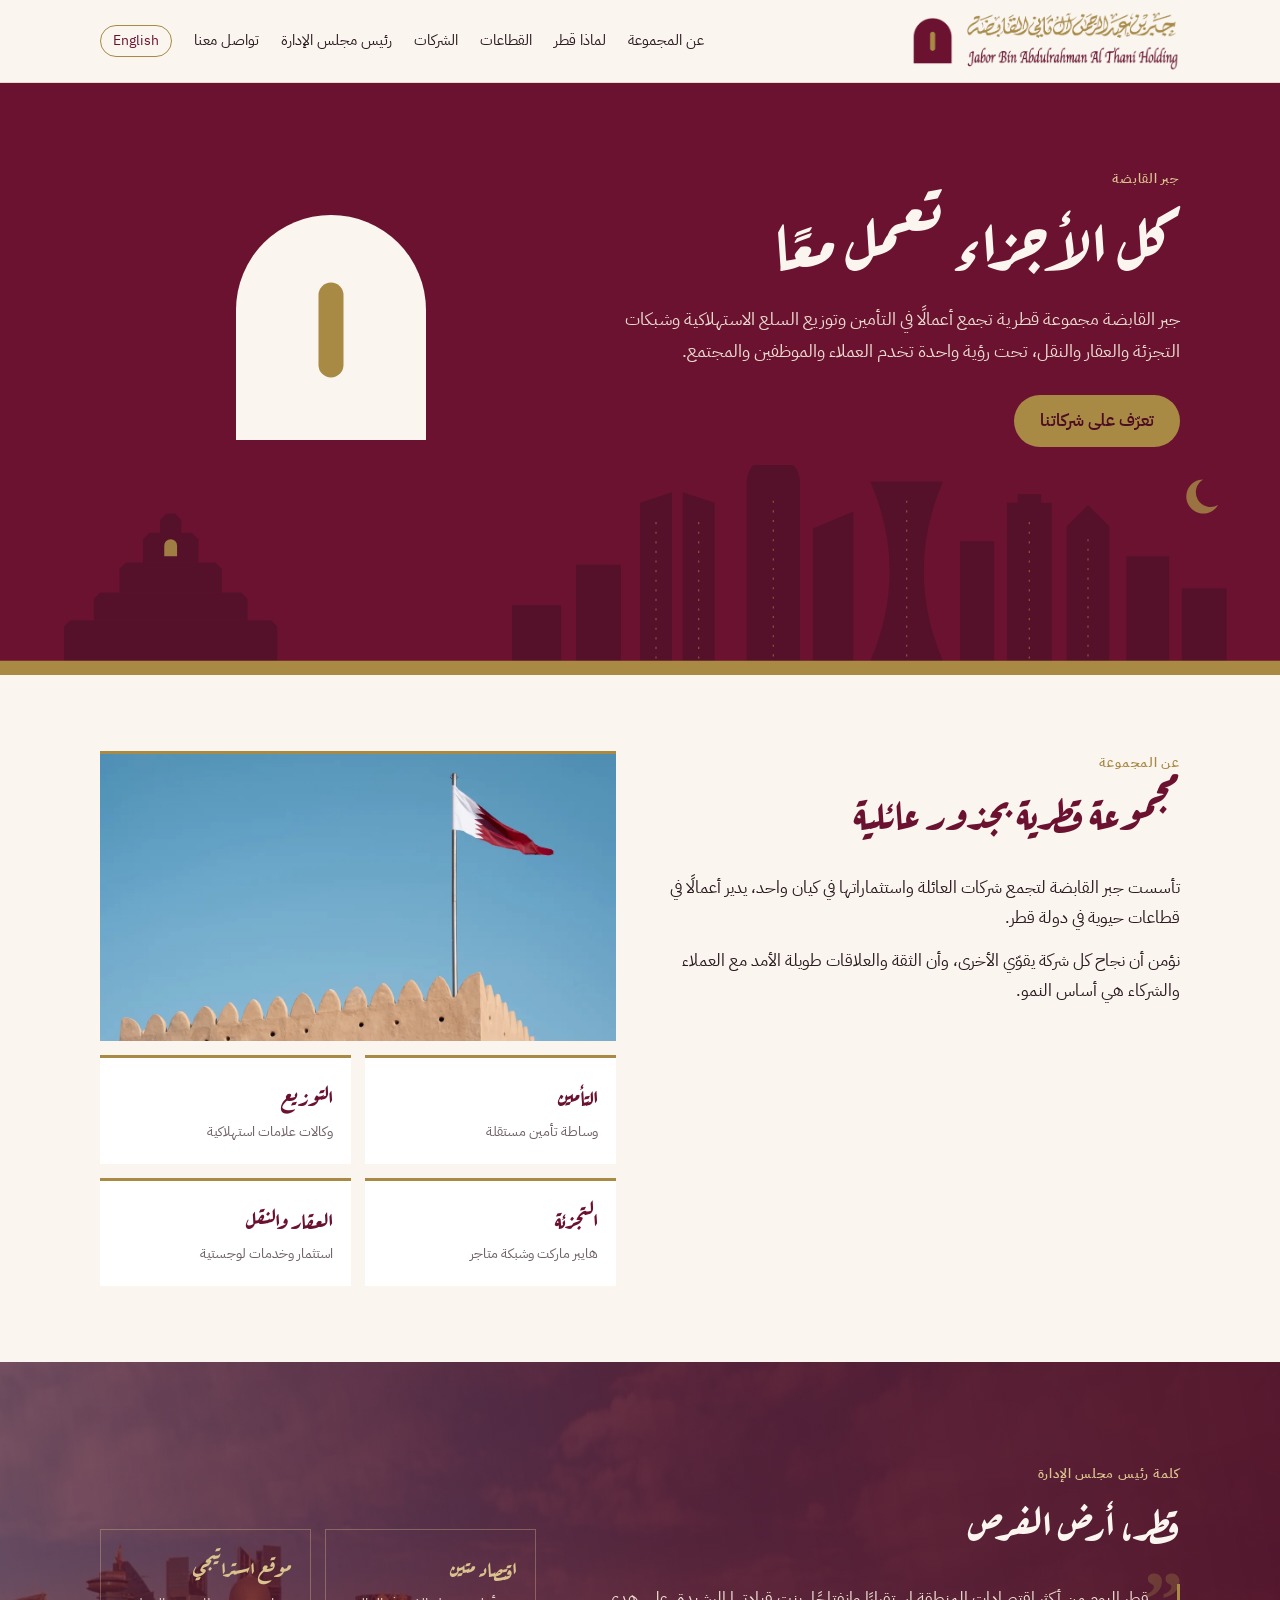
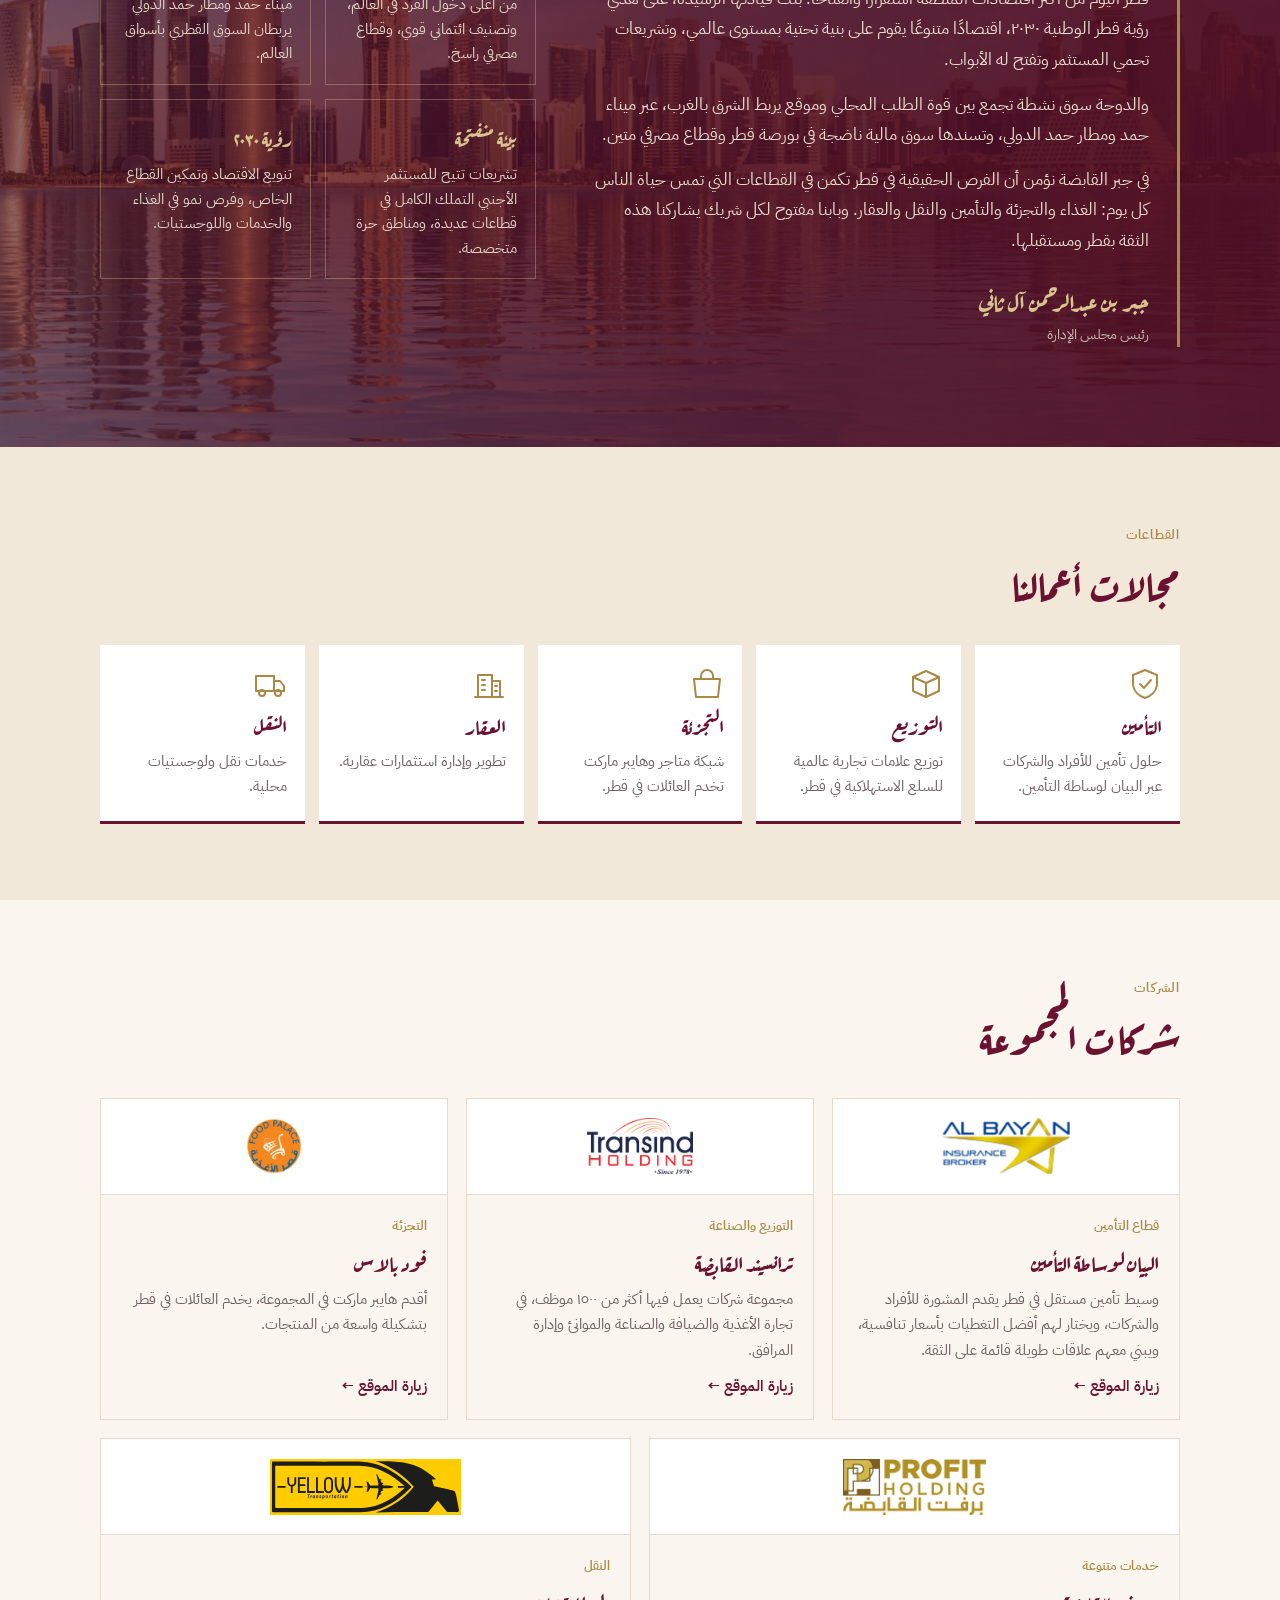
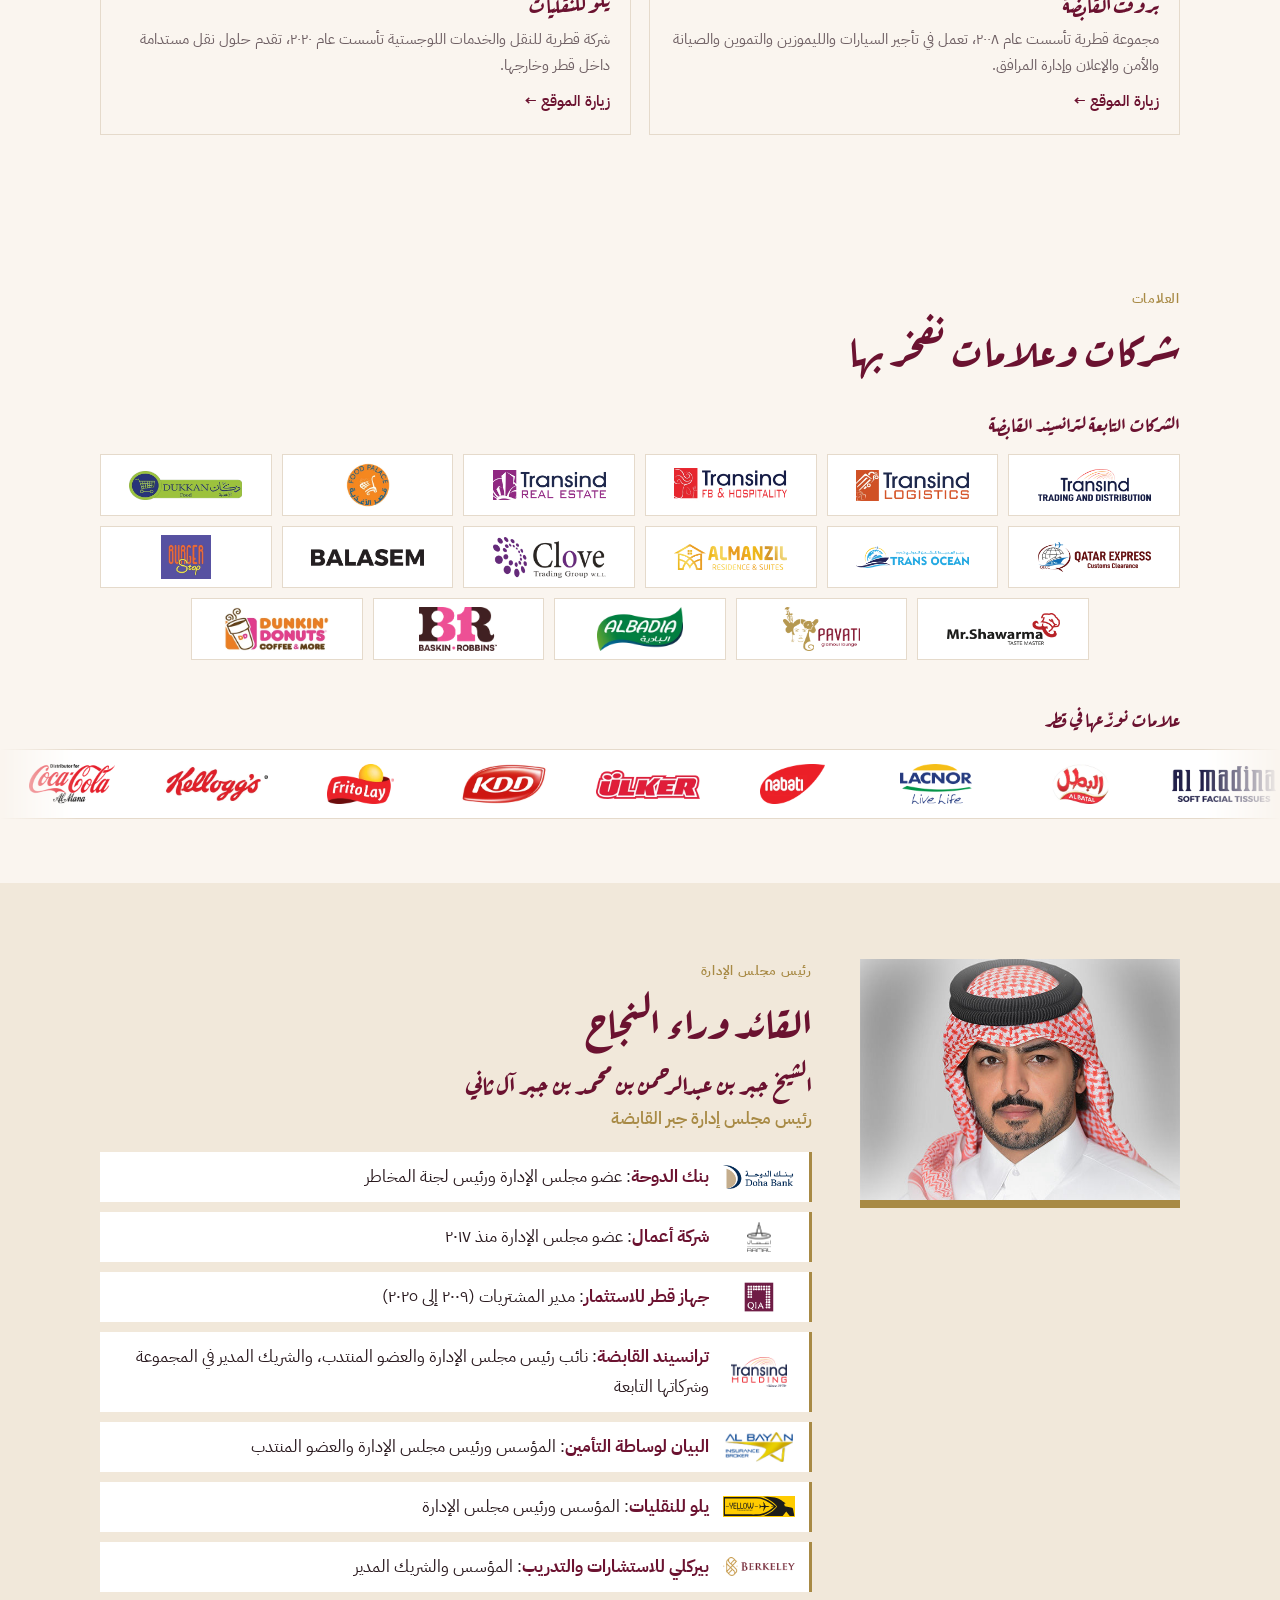
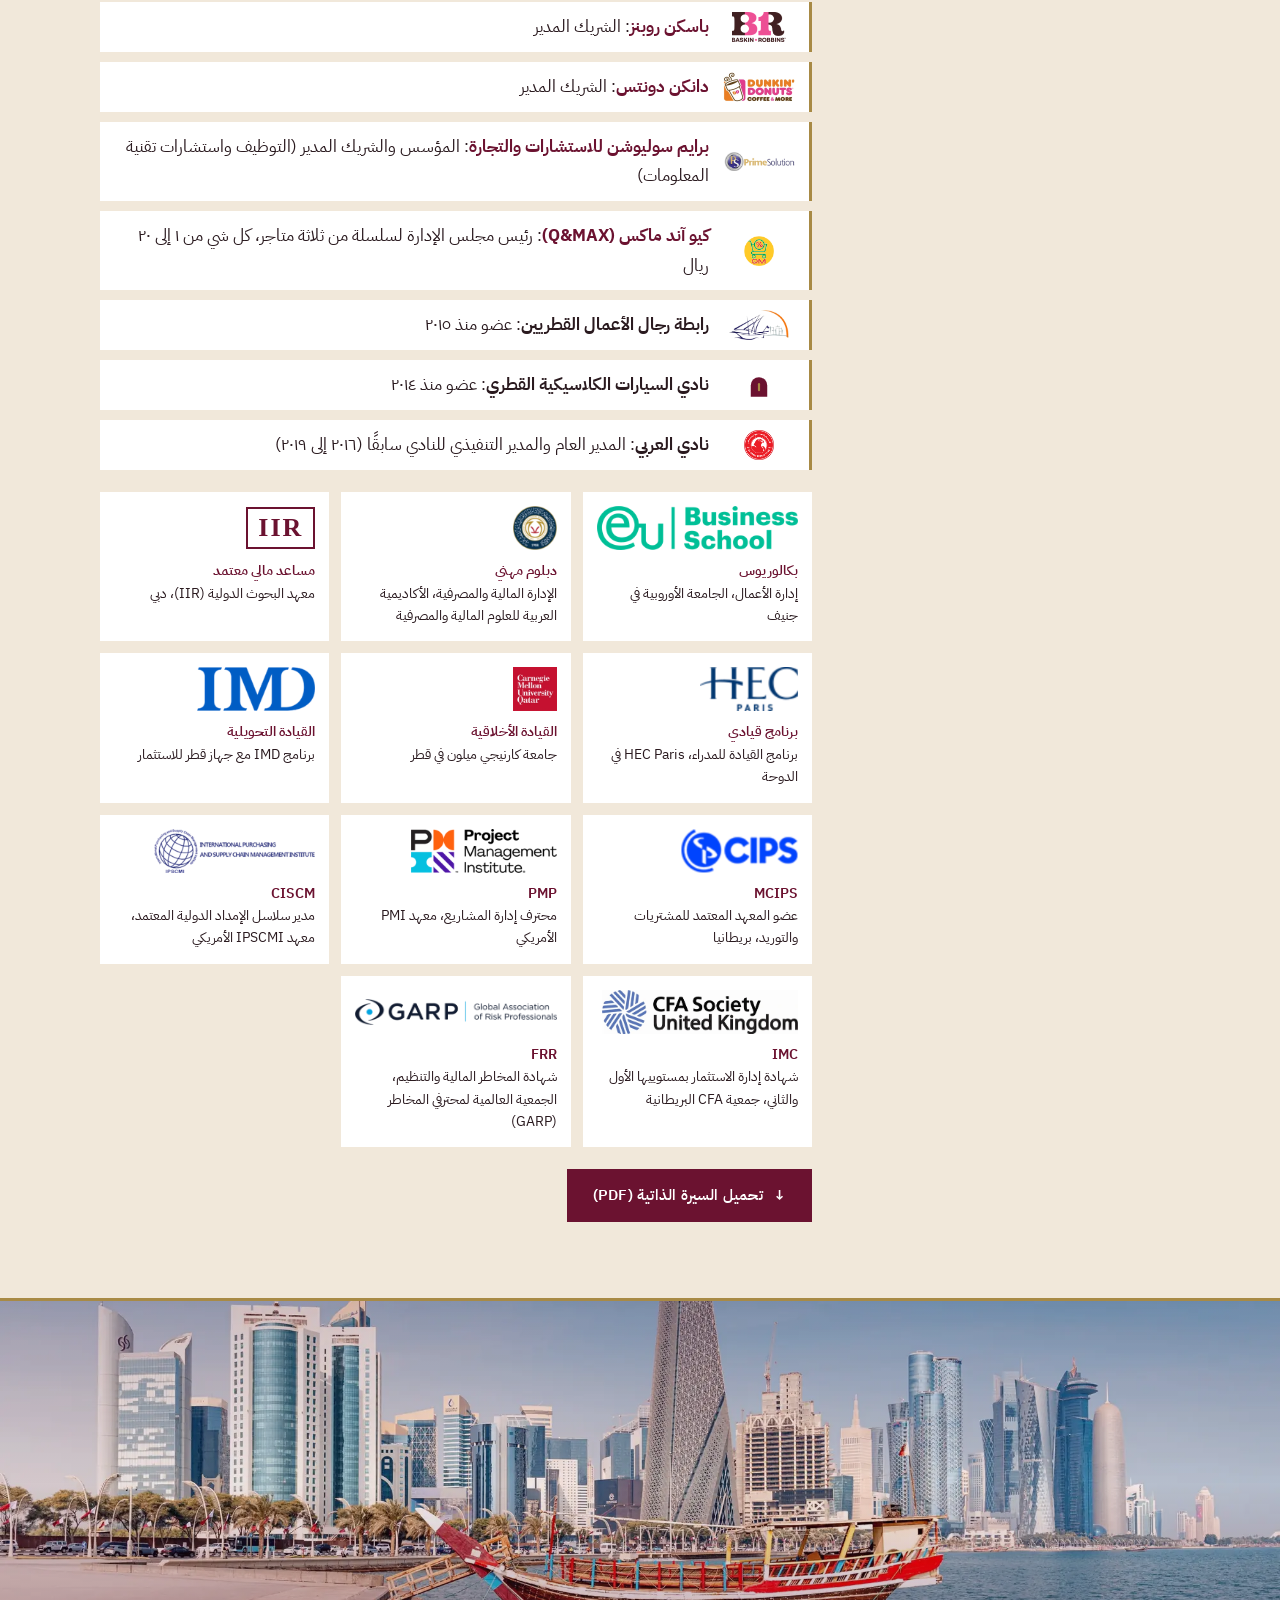
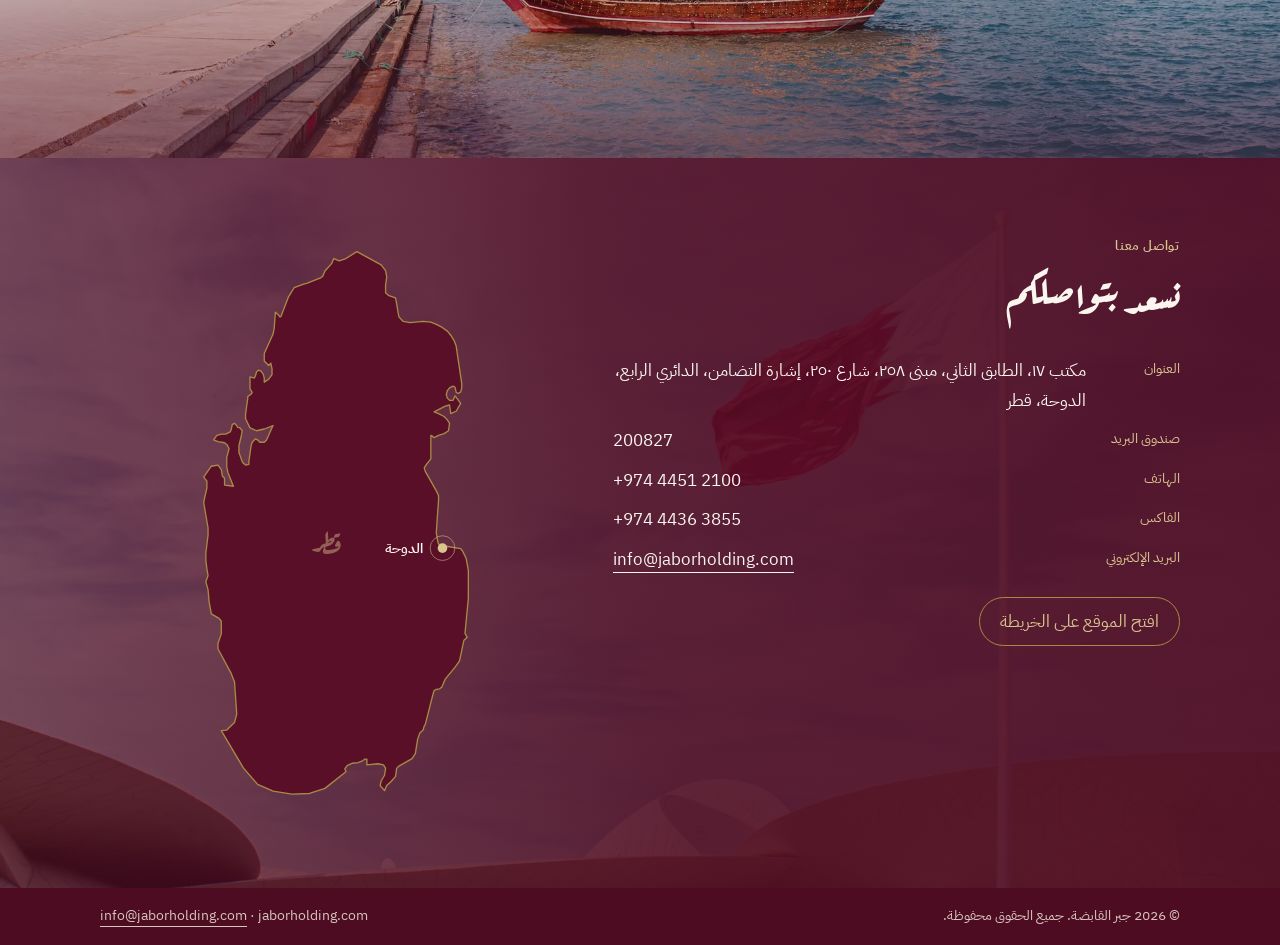
==== index.html @ c7263d1b "Add education logos and CV download button Co-Authored-By: Claude Opus 5.5 (1M context) <noreply@ant" ====
<!doctype html>
<html lang="ar" dir="rtl">
<head><meta charset="utf-8"><meta name="viewport" content="width=device-width, initial-scale=1"><title>جبر القابضة | Jabor Holding</title><meta name="description" content="جبر بن عبدالرحمن آل ثاني القابضة، مجموعة قطرية تعمل في التأمين والتوزيع والتجزئة والعقار والنقل."><link rel="icon" href="assets/favicon.png"><link rel="preconnect" href="https://fonts.googleapis.com"><link rel="preconnect" href="https://fonts.gstatic.com" crossorigin><link rel="stylesheet" href="https://fonts.googleapis.com/css2?family=Aref+Ruqaa:wght@700&family=IBM+Plex+Sans+Arabic:wght@400;600&family=IBM+Plex+Sans:wght@400;600&family=Cormorant+Garamond:wght@600&display=swap"><link rel="stylesheet" href="assets/style.css"></head>
<body><div class="intro" id="intro" aria-hidden="true" onclick="this.remove()">
<svg class="imap" style="direction:ltr;transform-origin:85.5% 54.4%" viewBox="0 0 340 655">
<path class="iland" pathLength="1" d="M40.0 562.8 L46.2 562.2 L55.0 553.7 L57.5 544.0 L55.0 507.7 L51.2 498.0 L36.2 470.1 L36.2 464.2 L40.0 453.2 L40.0 446.1 L40.0 438.9 L37.5 435.7 L28.7 430.5 L26.2 416.9 L25.0 403.3 L22.5 394.2 L25.0 387.1 L23.7 379.3 L22.5 370.2 L22.5 361.8 L25.0 341.0 L25.0 333.2 L20.0 304.0 L23.7 287.8 L23.7 280.1 L20.0 275.5 L28.7 263.2 L36.2 261.9 L40.0 267.1 L41.2 274.2 L43.7 276.8 L43.7 284.6 L53.7 285.9 L47.5 270.3 L46.2 263.8 L46.2 256.7 L46.2 252.8 L47.5 248.3 L48.8 243.1 L46.2 238.5 L43.7 236.6 L36.2 235.3 L31.3 233.4 L35.0 228.2 L40.0 226.9 L45.0 226.9 L50.0 224.3 L51.2 221.7 L52.5 215.8 L55.0 214.6 L56.3 215.8 L58.7 219.1 L61.2 219.7 L63.7 223.0 L62.5 229.5 L60.0 239.8 L60.0 247.6 L61.2 250.9 L63.7 258.0 L65.0 259.9 L67.5 261.9 L71.2 261.2 L71.2 259.9 L71.2 258.0 L72.5 248.9 L73.8 239.8 L75.0 236.0 L78.7 232.1 L81.2 233.4 L83.8 236.0 L88.7 236.0 L91.3 233.4 L96.2 222.3 L98.7 217.1 L88.7 221.0 L80.0 223.0 L72.5 219.7 L67.5 209.4 L67.5 204.2 L70.0 186.0 L70.0 184.1 L73.8 181.5 L75.0 179.5 L73.8 177.6 L72.5 175.6 L72.5 173.7 L72.5 162.0 L77.5 163.3 L78.7 160.7 L80.0 156.2 L82.5 154.2 L85.0 155.5 L87.5 158.8 L88.7 163.3 L88.7 167.9 L93.7 164.6 L97.5 159.4 L97.5 152.9 L96.2 146.5 L93.7 149.1 L88.7 143.9 L88.7 135.4 L98.7 113.4 L100.0 106.3 L101.3 88.7 L103.7 90.7 L105.0 92.0 L106.2 93.9 L107.5 93.9 L116.2 71.2 L122.5 60.9 L132.5 57.0 L137.5 55.7 L152.5 49.8 L155.0 47.9 L157.5 42.0 L165.0 33.6 L167.5 27.8 L173.7 30.4 L181.2 27.8 L193.7 20.0 L221.2 34.9 L226.2 41.4 L227.5 48.5 L226.2 58.3 L226.2 66.7 L230.0 69.9 L237.5 72.5 L238.7 79.0 L240.0 86.8 L241.3 93.9 L246.2 99.1 L251.2 99.8 L253.7 100.4 L268.7 99.1 L277.5 99.8 L283.7 102.4 L290.0 105.6 L296.2 110.1 L300.0 114.7 L303.7 120.5 L306.2 127.0 L312.5 169.2 L312.5 174.3 L311.3 178.9 L308.7 180.8 L306.2 179.5 L305.0 173.7 L302.5 172.4 L298.7 174.3 L296.2 177.6 L295.0 182.1 L296.2 186.0 L298.7 188.6 L302.5 188.6 L303.7 186.0 L305.0 183.4 L311.3 191.9 L306.2 200.9 L300.0 203.5 L298.7 193.8 L293.8 195.1 L281.2 201.6 L286.2 203.5 L292.5 206.8 L296.2 210.7 L298.7 214.6 L297.5 223.0 L292.5 226.2 L286.2 228.2 L281.2 230.8 L278.7 228.8 L277.5 228.2 L277.5 248.3 L277.5 254.1 L277.5 254.8 L275.0 258.0 L272.5 261.2 L270.0 265.1 L271.2 269.0 L283.7 291.1 L286.2 296.3 L286.2 302.1 L285.0 318.3 L283.7 338.4 L285.0 346.8 L286.2 351.4 L291.2 353.3 L311.3 356.6 L313.7 359.8 L317.5 367.6 L318.7 374.1 L320.0 381.2 L320.0 413.0 L316.2 452.6 L318.7 457.1 L315.0 460.3 L310.0 483.7 L305.0 490.8 L293.8 504.4 L290.0 513.5 L287.5 515.5 L283.7 516.1 L281.2 517.4 L280.0 521.3 L271.2 555.7 L270.0 557.6 L268.7 562.2 L265.0 565.4 L262.5 572.5 L260.0 588.7 L256.2 594.6 L241.3 603.0 L238.7 605.6 L237.5 614.7 L232.5 620.5 L227.5 625.1 L225.0 630.9 L220.0 625.1 L221.2 619.9 L225.0 613.4 L226.2 605.6 L223.8 601.7 L217.5 600.4 L205.0 601.7 L205.0 595.2 L202.5 595.2 L198.7 597.8 L195.0 599.1 L188.8 599.8 L182.5 602.4 L180.0 606.3 L181.2 608.8 L181.2 609.5 L157.5 628.3 L140.0 634.1 L120.0 634.8 L98.7 631.5 L81.2 623.8 L65.0 605.0 L40.0 562.8 Z"/>
<circle class="iring" cx="290.7" cy="356.0" r="16"/><circle class="ipin" cx="290.7" cy="356.0" r="6"/>
</svg>
<div class="icenter">
<svg class="igate" viewBox="0 0 120 120"><path d="M22 114 V62 A38 38 0 0 1 98 62 V114 Z" fill="#FAF5EF"/><line class="ibar" x1="60" y1="56" x2="60" y2="84" stroke="#A88A45" stroke-width="10" stroke-linecap="round"/></svg>
<span class="iname">جبر القابضة</span><strong class="itag">بوابتك للأعمال في قطر</strong>
</div>
<div class="isky"><svg class="skyline" viewBox="0 0 1200 214" preserveAspectRatio="xMidYMax slice" aria-hidden="true">
<g fill="#55102A"><path d="M66 172 H254 L260 178 V210 H60 V178 Z"/><path d="M94 146 H226 L232 152 V172 H88 V152 Z"/><path d="M118 118 H202 L208 124 V146 H112 V124 Z"/><path d="M140 90 H180 L186 96 V118 H134 V96 Z"/><path d="M156 72 H164 L170 78 V90 H150 V78 Z"/><path d="M540 210 V120 H582 V210 Z"/><path d="M600 210 V62 L630 52 V210 Z"/><path d="M640 210 V52 L670 62 V210 Z"/><path d="M700 210 V44 Q700 22 725 18 Q750 22 750 44 V210 Z"/><path d="M723 18 V2 h4 V18 Z"/><path d="M762 210 V86 L800 70 V210 Z"/><path d="M816 210 Q852 126 816 42 H884 Q848 126 884 210 Z"/><path d="M900 210 V98 H932 V210 Z"/><path d="M944 210 V62 h10 v-8 h22 v8 h10 V210 Z"/><path d="M1000 210 V84 L1020 64 L1040 84 V210 Z"/><path d="M1056 210 V112 H1096 V210 Z"/><path d="M1108 210 V142 H1150 V210 Z"/><path d="M480 210 V158 H526 V210 Z"/></g><path d="M154 112 V102 a6 6 0 0 1 12 0 V112 Z" fill="#A88A45" opacity=".9"/>
<g stroke="#A88A45" stroke-width="1.2" stroke-dasharray="2 7" opacity=".55"><line x1="725" y1="60" x2="725" y2="210" /><line x1="850" y1="60" x2="850" y2="210" /><line x1="965" y1="80" x2="965" y2="210" /><line x1="1020" y1="96" x2="1020" y2="210" /><line x1="615" y1="80" x2="615" y2="210" /><line x1="655" y1="80" x2="655" y2="210" /></g>
<path d="M1128 40 a16 16 0 1 0 14 24 a12 12 0 1 1 -14 -24 Z" fill="#A88A45" opacity=".8"/>
<rect x="0" y="210" width="1200" height="4" fill="#A88A45"/>
</svg></div>
<button class="iskip" type="button">تخطي</button>
</div>
<script>(function(){var i=document.getElementById('intro');try{if(sessionStorage.getItem('jh-intro')||matchMedia('(prefers-reduced-motion: reduce)').matches){i.remove();return}sessionStorage.setItem('jh-intro','1')}catch(e){}document.addEventListener('keydown',function(){i.remove()},{once:true});setTimeout(function(){i.remove()},6400)})();</script>
<header class="top"><div class="wrap">
  <a class="logo" href="#top"><img src="assets/logo.png" alt="جبر القابضة | Jabor Holding" width="1227" height="283"></a>
  <button class="menu-btn" type="button" aria-expanded="false" onclick="var n=document.querySelector('.nav');n.classList.toggle('open');this.setAttribute('aria-expanded',n.classList.contains('open'))">القائمة</button>
  <nav class="nav"><a href="#about">عن المجموعة</a><a href="#qatar">لماذا قطر</a><a href="#sectors">القطاعات</a><a href="#companies">الشركات</a><a href="#chairman">رئيس مجلس الإدارة</a><a href="#contact">تواصل معنا</a><a class="lang" href="en.html">English</a></nav>
</div></header>
<main id="top">
<div class="hero"><div class="wrap">
  <div><span class="eyebrow" style="color:#D9C38E">جبر القابضة</span><h1>كل الأجزاء تعمل معًا</h1><p>جبر القابضة مجموعة قطرية تجمع أعمالًا في التأمين وتوزيع السلع الاستهلاكية وشبكات التجزئة والعقار والنقل، تحت رؤية واحدة تخدم العملاء والموظفين والمجتمع.</p><a class="cta" href="#companies">تعرّف على شركاتنا</a></div>
  <svg class="gate" viewBox="0 0 120 120" aria-hidden="true"><path d="M22 114 V62 A38 38 0 0 1 98 62 V114 Z" fill="#FAF5EF"/><line x1="60" y1="56" x2="60" y2="84" stroke="#A88A45" stroke-width="10" stroke-linecap="round"/></svg>
</div><svg class="skyline" viewBox="0 0 1200 214" preserveAspectRatio="xMidYMax slice" aria-hidden="true">
<g fill="#55102A"><path d="M66 172 H254 L260 178 V210 H60 V178 Z"/><path d="M94 146 H226 L232 152 V172 H88 V152 Z"/><path d="M118 118 H202 L208 124 V146 H112 V124 Z"/><path d="M140 90 H180 L186 96 V118 H134 V96 Z"/><path d="M156 72 H164 L170 78 V90 H150 V78 Z"/><path d="M540 210 V120 H582 V210 Z"/><path d="M600 210 V62 L630 52 V210 Z"/><path d="M640 210 V52 L670 62 V210 Z"/><path d="M700 210 V44 Q700 22 725 18 Q750 22 750 44 V210 Z"/><path d="M723 18 V2 h4 V18 Z"/><path d="M762 210 V86 L800 70 V210 Z"/><path d="M816 210 Q852 126 816 42 H884 Q848 126 884 210 Z"/><path d="M900 210 V98 H932 V210 Z"/><path d="M944 210 V62 h10 v-8 h22 v8 h10 V210 Z"/><path d="M1000 210 V84 L1020 64 L1040 84 V210 Z"/><path d="M1056 210 V112 H1096 V210 Z"/><path d="M1108 210 V142 H1150 V210 Z"/><path d="M480 210 V158 H526 V210 Z"/></g><path d="M154 112 V102 a6 6 0 0 1 12 0 V112 Z" fill="#A88A45" opacity=".9"/>
<g stroke="#A88A45" stroke-width="1.2" stroke-dasharray="2 7" opacity=".55"><line x1="725" y1="60" x2="725" y2="210" /><line x1="850" y1="60" x2="850" y2="210" /><line x1="965" y1="80" x2="965" y2="210" /><line x1="1020" y1="96" x2="1020" y2="210" /><line x1="615" y1="80" x2="615" y2="210" /><line x1="655" y1="80" x2="655" y2="210" /></g>
<path d="M1128 40 a16 16 0 1 0 14 24 a12 12 0 1 1 -14 -24 Z" fill="#A88A45" opacity=".8"/>
<rect x="0" y="210" width="1200" height="4" fill="#A88A45"/>
</svg></div>
<div class="threshold"></div>

<section id="about"><div class="wrap about">
  <div><div class="head"><span class="eyebrow">عن المجموعة</span><h2>مجموعة قطرية بجذور عائلية</h2></div><p>تأسست جبر القابضة لتجمع شركات العائلة واستثماراتها في كيان واحد، يدير أعمالًا في قطاعات حيوية في دولة قطر.</p><p>نؤمن أن نجاح كل شركة يقوّي الأخرى، وأن الثقة والعلاقات طويلة الأمد مع العملاء والشركاء هي أساس النمو.</p></div>
  <div><figure class="about-photo"><img src="assets/photos/zubarah.webp" alt="" loading="lazy" width="1200" height="675"></figure><div class="facts"><div class="fact"><b>التأمين</b><span>وساطة تأمين مستقلة</span></div><div class="fact"><b>التوزيع</b><span>وكالات علامات استهلاكية</span></div><div class="fact"><b>التجزئة</b><span>هايبر ماركت وشبكة متاجر</span></div><div class="fact"><b>العقار والنقل</b><span>استثمار وخدمات لوجستية</span></div></div></div>
</div></section>

<section id="qatar" class="qatar"><div class="wrap">
  <div class="qmsg">
    <div class="head"><span class="eyebrow">كلمة رئيس مجلس الإدارة</span><h2>قطر، أرض الفرص</h2></div>
    <blockquote><p>قطر اليوم من أكثر اقتصادات المنطقة استقرارًا وانفتاحًا. بنت قيادتها الرشيدة، على هدي رؤية قطر الوطنية ٢٠٣٠، اقتصادًا متنوعًا يقوم على بنية تحتية بمستوى عالمي، وتشريعات تحمي المستثمر وتفتح له الأبواب.</p><p>والدوحة سوق نشطة تجمع بين قوة الطلب المحلي وموقع يربط الشرق بالغرب، عبر ميناء حمد ومطار حمد الدولي، وتسندها سوق مالية ناضجة في بورصة قطر وقطاع مصرفي متين.</p><p>في جبر القابضة نؤمن أن الفرص الحقيقية في قطر تكمن في القطاعات التي تمس حياة الناس كل يوم: الغذاء والتجزئة والتأمين والنقل والعقار. وبابنا مفتوح لكل شريك يشاركنا هذه الثقة بقطر ومستقبلها.</p><footer><b>جبر بن عبدالرحمن آل ثاني</b><span>رئيس مجلس الإدارة</span></footer></blockquote>
  </div>
  <div class="qpts"><div><b>اقتصاد متين</b><span>من أعلى دخول الفرد في العالم، وتصنيف ائتماني قوي، وقطاع مصرفي راسخ.</span></div><div><b>موقع استراتيجي</b><span>ميناء حمد ومطار حمد الدولي يربطان السوق القطري بأسواق العالم.</span></div><div><b>بيئة منفتحة</b><span>تشريعات تتيح للمستثمر الأجنبي التملك الكامل في قطاعات عديدة، ومناطق حرة متخصصة.</span></div><div><b>رؤية ٢٠٣٠</b><span>تنويع الاقتصاد وتمكين القطاع الخاص، وفرص نمو في الغذاء والخدمات واللوجستيات.</span></div></div>
</div></section>

<section id="sectors" class="alt"><div class="wrap">
  <div class="head"><span class="eyebrow">القطاعات</span><h2>مجالات أعمالنا</h2></div>
  <div class="sectors"><div class="sector"><svg viewBox="0 0 34 34" fill="none" stroke="#A88A45" stroke-width="2" stroke-linejoin="round" stroke-linecap="round" aria-hidden="true"><path d="M17 3 L29 8 V16 C29 24 23 29 17 31 C11 29 5 24 5 16 V8 Z"/><path d="M12 17 l4 4 7-8"/></svg><h3>التأمين</h3><p>حلول تأمين للأفراد والشركات عبر البيان لوساطة التأمين.</p></div><div class="sector"><svg viewBox="0 0 34 34" fill="none" stroke="#A88A45" stroke-width="2" stroke-linejoin="round" stroke-linecap="round" aria-hidden="true"><path d="M4 10 L17 4 L30 10 V24 L17 30 L4 24 Z"/><path d="M4 10 L17 16 L30 10 M17 16 V30"/></svg><h3>التوزيع</h3><p>توزيع علامات تجارية عالمية للسلع الاستهلاكية في قطر.</p></div><div class="sector"><svg viewBox="0 0 34 34" fill="none" stroke="#A88A45" stroke-width="2" stroke-linejoin="round" stroke-linecap="round" aria-hidden="true"><path d="M4 12 H30 L28 30 H6 Z"/><path d="M11 12 V9 a6 6 0 0 1 12 0 V12"/></svg><h3>التجزئة</h3><p>شبكة متاجر وهايبر ماركت تخدم العائلات في قطر.</p></div><div class="sector"><svg viewBox="0 0 34 34" fill="none" stroke="#A88A45" stroke-width="2" stroke-linejoin="round" stroke-linecap="round" aria-hidden="true"><path d="M6 30 V8 H20 V30 M20 14 H28 V30 M3 30 H31"/><path d="M10 13 h3 M10 18 h3 M10 23 h3 M23 19 h2 M23 24 h2"/></svg><h3>العقار</h3><p>تطوير وإدارة استثمارات عقارية.</p></div><div class="sector"><svg viewBox="0 0 34 34" fill="none" stroke="#A88A45" stroke-width="2" stroke-linejoin="round" stroke-linecap="round" aria-hidden="true"><path d="M3 9 H21 V24 H3 Z M21 14 H27 L31 19 V24 H21"/><circle cx="9" cy="26" r="3"/><circle cx="25" cy="26" r="3"/></svg><h3>النقل</h3><p>خدمات نقل ولوجستيات محلية.</p></div></div>
</div></section>

<section id="companies"><div class="wrap">
  <div class="head"><span class="eyebrow">الشركات</span><h2>شركات المجموعة</h2></div>
  <div class="companies"><article class="co"><a class="img" href="http://www.albayaninsurance.com/" target="_blank" rel="noopener" aria-label="البيان لوساطة التأمين"><img class="logo-img" src="assets/logos/albayan.webp" alt="البيان لوساطة التأمين" loading="lazy" data-alt="assets/images/bayan.png" onerror="if(this.dataset.alt){this.src=this.dataset.alt;this.dataset.alt='';this.className=''}else this.remove()"></a><div class="body"><span class="tag">قطاع التأمين</span><h3><a href="http://www.albayaninsurance.com/" target="_blank" rel="noopener">البيان لوساطة التأمين</a></h3><p>وسيط تأمين مستقل في قطر يقدم المشورة للأفراد والشركات، ويختار لهم أفضل التغطيات بأسعار تنافسية، ويبني معهم علاقات طويلة قائمة على الثقة.</p><a class="more" href="http://www.albayaninsurance.com/" target="_blank" rel="noopener">زيارة الموقع ←</a></div></article><article class="co"><a class="img" href="http://www.transindgroup.com/" target="_blank" rel="noopener" aria-label="ترانسيند القابضة"><img class="logo-img" src="assets/logos/transind-holding.webp" alt="ترانسيند القابضة" loading="lazy" data-alt="assets/images/transind.jpg" onerror="if(this.dataset.alt){this.src=this.dataset.alt;this.dataset.alt='';this.className=''}else this.remove()"></a><div class="body"><span class="tag">التوزيع والصناعة</span><h3><a href="http://www.transindgroup.com/" target="_blank" rel="noopener">ترانسيند القابضة</a></h3><p>مجموعة شركات يعمل فيها أكثر من ١٥٠٠ موظف، في تجارة الأغذية والضيافة والصناعة والموانئ وإدارة المرافق.</p><a class="more" href="http://www.transindgroup.com/" target="_blank" rel="noopener">زيارة الموقع ←</a></div></article><article class="co"><a class="img" href="https://foodpalaceqatar.com/" target="_blank" rel="noopener" aria-label="فود بالاس"><img class="logo-img" src="assets/logos/food-palace.webp" alt="فود بالاس" loading="lazy" data-alt="assets/images/foodpalace.jpg" onerror="if(this.dataset.alt){this.src=this.dataset.alt;this.dataset.alt='';this.className=''}else this.remove()"></a><div class="body"><span class="tag">التجزئة</span><h3><a href="https://foodpalaceqatar.com/" target="_blank" rel="noopener">فود بالاس</a></h3><p>أقدم هايبر ماركت في المجموعة، يخدم العائلات في قطر بتشكيلة واسعة من المنتجات.</p><a class="more" href="https://foodpalaceqatar.com/" target="_blank" rel="noopener">زيارة الموقع ←</a></div></article><article class="co"><a class="img" href="https://profitholding.com.qa/" target="_blank" rel="noopener" aria-label="بروفت القابضة"><img class="logo-img" src="assets/partners/profit.png" alt="بروفت القابضة" loading="lazy" data-alt="assets/images/profit%20holding.jpg" onerror="if(this.dataset.alt){this.src=this.dataset.alt;this.dataset.alt='';this.className=''}else this.remove()"></a><div class="body"><span class="tag">خدمات متنوعة</span><h3><a href="https://profitholding.com.qa/" target="_blank" rel="noopener">بروفت القابضة</a></h3><p>مجموعة قطرية تأسست عام ٢٠٠٨، تعمل في تأجير السيارات والليموزين والتموين والصيانة والأمن والإعلان وإدارة المرافق.</p><a class="more" href="https://profitholding.com.qa/" target="_blank" rel="noopener">زيارة الموقع ←</a></div></article><article class="co"><a class="img" href="https://yloway.com/" target="_blank" rel="noopener" aria-label="يلو للنقليات"><img class="logo-img" src="assets/partners/yellow.svg" alt="يلو للنقليات" loading="lazy" data-alt="assets/images/YellowTransportation.jpg" onerror="if(this.dataset.alt){this.src=this.dataset.alt;this.dataset.alt='';this.className=''}else this.remove()"></a><div class="body"><span class="tag">النقل</span><h3><a href="https://yloway.com/" target="_blank" rel="noopener">يلو للنقليات</a></h3><p>شركة قطرية للنقل والخدمات اللوجستية تأسست عام ٢٠٢٠، تقدم حلول نقل مستدامة داخل قطر وخارجها.</p><a class="more" href="https://yloway.com/" target="_blank" rel="noopener">زيارة الموقع ←</a></div></article></div>
</div></section>

<section id="brands" class="brands"><div class="wrap">
  <div class="head"><span class="eyebrow">العلامات</span><h2>شركات وعلامات نفخر بها</h2></div>
  <h3 class="sub">الشركات التابعة لترانسيند القابضة</h3><ul class="logo-grid"><li><img src="assets/logos/transind-trading.webp" alt="Transind Trading" loading="lazy"></li><li><img src="assets/logos/transind-logistics.webp" alt="Transind Logistics" loading="lazy"></li><li><img src="assets/logos/transind-fb.webp" alt="Transind F&amp;B" loading="lazy"></li><li><img src="assets/logos/transind-realestate.webp" alt="Transind Real Estate" loading="lazy"></li><li><img src="assets/logos/food-palace.webp" alt="Food Palace" loading="lazy"></li><li><img src="assets/logos/dukkan.webp" alt="Dukkan" loading="lazy"></li><li><img src="assets/logos/qatar-express.webp" alt="Qatar Express" loading="lazy"></li><li><img src="assets/logos/transocean.webp" alt="Trans Ocean" loading="lazy"></li><li><img src="assets/logos/almanzil.webp" alt="Al Manzil" loading="lazy"></li><li><img src="assets/logos/clove.webp" alt="Clove" loading="lazy"></li><li><img src="assets/logos/balasem.webp" alt="Balasem" loading="lazy"></li><li><img src="assets/logos/burgerstop.webp" alt="Burger Stop" loading="lazy"></li><li><img src="assets/logos/mr-shawarma.webp" alt="Mr. Shawarma" loading="lazy"></li><li><img src="assets/logos/pavati.webp" alt="Pavati" loading="lazy"></li><li><img src="assets/logos/albadia.webp" alt="Al Badia" loading="lazy"></li><li><img src="assets/logos/br.webp" alt="Baskin Robbins" loading="lazy"></li><li><img src="assets/logos/dunkin.webp" alt="Dunkin' Donuts" loading="lazy"></li></ul>
  <h3 class="sub">علامات نوزّعها في قطر</h3>
</div><div class="marquee"><ul class="track"><li><img src="assets/brands/coke.webp" alt="Coca-Cola" loading="lazy"></li><li><img src="assets/brands/kellogs.webp" alt="Kellogg's" loading="lazy"></li><li><img src="assets/brands/frito-lay.webp" alt="Frito Lay" loading="lazy"></li><li><img src="assets/brands/kdd.webp" alt="KDD" loading="lazy"></li><li><img src="assets/brands/ulker.webp" alt="Ülker" loading="lazy"></li><li><img src="assets/brands/nabati.webp" alt="Nabati" loading="lazy"></li><li><img src="assets/brands/lacnor.webp" alt="Lacnor" loading="lazy"></li><li><img src="assets/brands/albatal.webp" alt="Al Batal" loading="lazy"></li><li><img src="assets/brands/almadina.webp" alt="Al Madina" loading="lazy"></li><li><img src="assets/brands/alrabwah.webp" alt="Al Rabwah" loading="lazy"></li><li><img src="assets/brands/artemios.webp" alt="Artemios" loading="lazy"></li><li><img src="assets/brands/barakat.webp" alt="Barakat" loading="lazy"></li><li><img src="assets/brands/budi.webp" alt="Budi" loading="lazy"></li><li><img src="assets/brands/darina.webp" alt="Darina" loading="lazy"></li><li><img src="assets/brands/domo.webp" alt="Domo" loading="lazy"></li><li><img src="assets/brands/ecocare.webp" alt="Eco Care" loading="lazy"></li><li><img src="assets/brands/firebull.webp" alt="Fire Bull" loading="lazy"></li><li><img src="assets/brands/flamgo.webp" alt="Flamgo" loading="lazy"></li><li><img src="assets/brands/kif.webp" alt="KIF" loading="lazy"></li><li><img src="assets/brands/lorx.webp" alt="Lorx" loading="lazy"></li><li><img src="assets/brands/luna.webp" alt="Luna" loading="lazy"></li><li><img src="assets/brands/meo.webp" alt="Me-O" loading="lazy"></li><li><img src="assets/brands/mochi.webp" alt="My Mochi" loading="lazy"></li><li><img src="assets/brands/montana.webp" alt="Montana" loading="lazy"></li><li><img src="assets/brands/mum.webp" alt="MUM" loading="lazy"></li><li><img src="assets/brands/nabil.webp" alt="Nabil" loading="lazy"></li><li><img src="assets/brands/oman.webp" alt="Oman Chips" loading="lazy"></li><li><img src="assets/brands/original.webp" alt="Original" loading="lazy"></li><li><img src="assets/brands/shokubutsu.webp" alt="Shokubutsu" loading="lazy"></li><li><img src="assets/brands/tuli.webp" alt="Tulip" loading="lazy"></li><li><img src="assets/brands/walimah.webp" alt="Al Walimah" loading="lazy"></li><li><img src="assets/brands/yaqeen.webp" alt="Al Yaqeen" loading="lazy"></li><li aria-hidden="true"><img src="assets/brands/coke.webp" alt="Coca-Cola" loading="lazy"></li><li aria-hidden="true"><img src="assets/brands/kellogs.webp" alt="Kellogg's" loading="lazy"></li><li aria-hidden="true"><img src="assets/brands/frito-lay.webp" alt="Frito Lay" loading="lazy"></li><li aria-hidden="true"><img src="assets/brands/kdd.webp" alt="KDD" loading="lazy"></li><li aria-hidden="true"><img src="assets/brands/ulker.webp" alt="Ülker" loading="lazy"></li><li aria-hidden="true"><img src="assets/brands/nabati.webp" alt="Nabati" loading="lazy"></li><li aria-hidden="true"><img src="assets/brands/lacnor.webp" alt="Lacnor" loading="lazy"></li><li aria-hidden="true"><img src="assets/brands/albatal.webp" alt="Al Batal" loading="lazy"></li><li aria-hidden="true"><img src="assets/brands/almadina.webp" alt="Al Madina" loading="lazy"></li><li aria-hidden="true"><img src="assets/brands/alrabwah.webp" alt="Al Rabwah" loading="lazy"></li><li aria-hidden="true"><img src="assets/brands/artemios.webp" alt="Artemios" loading="lazy"></li><li aria-hidden="true"><img src="assets/brands/barakat.webp" alt="Barakat" loading="lazy"></li><li aria-hidden="true"><img src="assets/brands/budi.webp" alt="Budi" loading="lazy"></li><li aria-hidden="true"><img src="assets/brands/darina.webp" alt="Darina" loading="lazy"></li><li aria-hidden="true"><img src="assets/brands/domo.webp" alt="Domo" loading="lazy"></li><li aria-hidden="true"><img src="assets/brands/ecocare.webp" alt="Eco Care" loading="lazy"></li><li aria-hidden="true"><img src="assets/brands/firebull.webp" alt="Fire Bull" loading="lazy"></li><li aria-hidden="true"><img src="assets/brands/flamgo.webp" alt="Flamgo" loading="lazy"></li><li aria-hidden="true"><img src="assets/brands/kif.webp" alt="KIF" loading="lazy"></li><li aria-hidden="true"><img src="assets/brands/lorx.webp" alt="Lorx" loading="lazy"></li><li aria-hidden="true"><img src="assets/brands/luna.webp" alt="Luna" loading="lazy"></li><li aria-hidden="true"><img src="assets/brands/meo.webp" alt="Me-O" loading="lazy"></li><li aria-hidden="true"><img src="assets/brands/mochi.webp" alt="My Mochi" loading="lazy"></li><li aria-hidden="true"><img src="assets/brands/montana.webp" alt="Montana" loading="lazy"></li><li aria-hidden="true"><img src="assets/brands/mum.webp" alt="MUM" loading="lazy"></li><li aria-hidden="true"><img src="assets/brands/nabil.webp" alt="Nabil" loading="lazy"></li><li aria-hidden="true"><img src="assets/brands/oman.webp" alt="Oman Chips" loading="lazy"></li><li aria-hidden="true"><img src="assets/brands/original.webp" alt="Original" loading="lazy"></li><li aria-hidden="true"><img src="assets/brands/shokubutsu.webp" alt="Shokubutsu" loading="lazy"></li><li aria-hidden="true"><img src="assets/brands/tuli.webp" alt="Tulip" loading="lazy"></li><li aria-hidden="true"><img src="assets/brands/walimah.webp" alt="Al Walimah" loading="lazy"></li><li aria-hidden="true"><img src="assets/brands/yaqeen.webp" alt="Al Yaqeen" loading="lazy"></li></ul></div></section>

<section id="chairman" class="alt"><div class="wrap chair">
  <div class="photo"><img src="assets/images/sheikh-img-580x450.jpg" alt="الشيخ جبر بن عبدالرحمن بن محمد بن جبر آل ثاني" onerror="this.remove()"></div>
  <div><div class="head" style="margin-bottom:18px"><span class="eyebrow">رئيس مجلس الإدارة</span><h2>القائد وراء النجاح</h2></div>
    <h3>الشيخ جبر بن عبدالرحمن بن محمد بن جبر آل ثاني</h3><div class="role">رئيس مجلس إدارة جبر القابضة</div><ul class="roles"><li><span class="lg"><img src="assets/partners/dohabank.png" alt="" loading="lazy" onerror="this.remove()"></span><span><b><a href="https://www.dohabank.com.qa/" target="_blank" rel="noopener">بنك الدوحة</a></b>: عضو مجلس الإدارة ورئيس لجنة المخاطر</span></li><li><span class="lg"><img src="assets/partners/aamal.png" alt="" loading="lazy" onerror="this.remove()"></span><span><b><a href="https://www.aamal.com.qa/" target="_blank" rel="noopener">شركة أعمال</a></b>: عضو مجلس الإدارة منذ ٢٠١٧</span></li><li><span class="lg"><img src="assets/partners/qia.png" alt="" loading="lazy" onerror="this.remove()"></span><span><b><a href="https://www.qia.qa/" target="_blank" rel="noopener">جهاز قطر للاستثمار</a></b>: مدير المشتريات (٢٠٠٩ إلى ٢٠٢٥)</span></li><li><span class="lg"><img src="assets/logos/transind-holding.webp" alt="" loading="lazy" onerror="this.remove()"></span><span><b><a href="https://www.transindgroup.com/" target="_blank" rel="noopener">ترانسيند القابضة</a></b>: نائب رئيس مجلس الإدارة والعضو المنتدب، والشريك المدير في المجموعة وشركاتها التابعة</span></li><li><span class="lg"><img src="assets/logos/albayan.webp" alt="" loading="lazy" onerror="this.remove()"></span><span><b><a href="https://albayaninsurance.com/" target="_blank" rel="noopener">البيان لوساطة التأمين</a></b>: المؤسس ورئيس مجلس الإدارة والعضو المنتدب</span></li><li><span class="lg"><img src="assets/partners/yellow.svg" alt="" loading="lazy" onerror="this.remove()"></span><span><b><a href="https://yloway.com/" target="_blank" rel="noopener">يلو للنقليات</a></b>: المؤسس ورئيس مجلس الإدارة</span></li><li><span class="lg"><img src="assets/partners/berkeley.png" alt="" loading="lazy" onerror="this.remove()"></span><span><b><a href="https://berkeleyqa.com/" target="_blank" rel="noopener">بيركلي للاستشارات والتدريب</a></b>: المؤسس والشريك المدير</span></li><li><span class="lg"><img src="assets/brands/br.webp" alt="" loading="lazy" onerror="this.remove()"></span><span><b><a href="https://www.baskinrobbins.com/" target="_blank" rel="noopener">باسكن روبنز</a></b>: الشريك المدير</span></li><li><span class="lg"><img src="assets/brands/dunkin.webp" alt="" loading="lazy" onerror="this.remove()"></span><span><b><a href="https://www.dunkindonuts.com/" target="_blank" rel="noopener">دانكن دونتس</a></b>: الشريك المدير</span></li><li><span class="lg"><img src="assets/partners/prime.png" alt="" loading="lazy" onerror="this.remove()"></span><span><b><a href="https://www.primesolutionconsulting.com/" target="_blank" rel="noopener">برايم سوليوشن للاستشارات والتجارة</a></b>: المؤسس والشريك المدير (التوظيف واستشارات تقنية المعلومات)</span></li><li><span class="lg"><img src="assets/partners/qmax.png" alt="" loading="lazy" onerror="this.remove()"></span><span><b><a href="https://www.tiktok.com/@qmax0746" target="_blank" rel="noopener">كيو آند ماكس (Q&amp;MAX)</a></b>: رئيس مجلس الإدارة لسلسلة من ثلاثة متاجر، كل شي من ١ إلى ٢٠ ريال</span></li><li><span class="lg"><img src="assets/partners/qba.png" alt="" loading="lazy" onerror="this.remove()"></span><span><b>رابطة رجال الأعمال القطريين</b>: عضو منذ ٢٠١٥</span></li><li><span class="lg"></span><span><b>نادي السيارات الكلاسيكية القطري</b>: عضو منذ ٢٠١٤</span></li><li><span class="lg"><img src="assets/partners/alarabi.png" alt="" loading="lazy" onerror="this.remove()"></span><span><b>نادي العربي</b>: المدير العام والمدير التنفيذي للنادي سابقًا (٢٠١٦ إلى ٢٠١٩)</span></li></ul><div class="edu"><div><span class="edu-lg"><img src="assets/edu/euruni.webp" alt="" loading="lazy"></span><b>بكالوريوس</b>إدارة الأعمال، الجامعة الأوروبية في جنيف</div><div><span class="edu-lg"><img src="assets/edu/aabfs.webp" alt="" loading="lazy"></span><b>دبلوم مهني</b>الإدارة المالية والمصرفية، الأكاديمية العربية للعلوم المالية والمصرفية</div><div><span class="edu-lg"><i>IIR</i></span><b>مساعد مالي معتمد</b>معهد البحوث الدولية (IIR)، دبي</div><div><span class="edu-lg"><img src="assets/edu/hec.webp" alt="" loading="lazy"></span><b>برنامج قيادي</b>برنامج القيادة للمدراء، HEC Paris في الدوحة</div><div><span class="edu-lg"><img src="assets/edu/cmuq.webp" alt="" loading="lazy"></span><b>القيادة الأخلاقية</b>جامعة كارنيجي ميلون في قطر</div><div><span class="edu-lg"><img src="assets/edu/imd.webp" alt="" loading="lazy"></span><b>القيادة التحويلية</b>برنامج IMD مع جهاز قطر للاستثمار</div><div><span class="edu-lg"><img src="assets/edu/cips.webp" alt="" loading="lazy"></span><b>MCIPS</b>عضو المعهد المعتمد للمشتريات والتوريد، بريطانيا</div><div><span class="edu-lg"><img src="assets/edu/pmi.webp" alt="" loading="lazy"></span><b>PMP</b>محترف إدارة المشاريع، معهد PMI الأمريكي</div><div><span class="edu-lg"><img src="assets/edu/ipscmi.webp" alt="" loading="lazy"></span><b>CISCM</b>مدير سلاسل الإمداد الدولية المعتمد، معهد IPSCMI الأمريكي</div><div><span class="edu-lg"><img src="assets/edu/cfauk.webp" alt="" loading="lazy"></span><b>IMC</b>شهادة إدارة الاستثمار بمستوييها الأول والثاني، جمعية CFA البريطانية</div><div><span class="edu-lg"><img src="assets/edu/garp.webp" alt="" loading="lazy"></span><b>FRR</b>شهادة المخاطر المالية والتنظيم، الجمعية العالمية لمحترفي المخاطر (GARP)</div></div><a class="cv-btn" href="assets/Jabor_Al_Thani_CV.pdf" download>تحميل السيرة الذاتية (PDF)</a></div>
</div></section>

<div class="photo-band" role="img" aria-label="الدوحة"></div>

<section id="contact" class="contact"><div class="wrap grid">
  <div><div class="head"><span class="eyebrow" style="color:#D9C38E">تواصل معنا</span><h2>نسعد بتواصلكم</h2></div><dl><dt>العنوان</dt><dd>مكتب ١٧، الطابق الثاني، مبنى ٢٥٨، شارع ٢٥٠، إشارة التضامن، الدائري الرابع، الدوحة، قطر</dd><dt>صندوق البريد</dt><dd class=ltr>200827</dd><dt>الهاتف</dt><dd class=ltr>+974 4451 2100</dd><dt>الفاكس</dt><dd class=ltr>+974 4436 3855</dd><dt>البريد الإلكتروني</dt><dd class=ltr><a href="mailto:info@jaborholding.com">info@jaborholding.com</a></dd></dl>
    <a class="map" href="https://www.google.com/maps/search/?api=1&query=Al+Tadamoun+Signal+D-Ring+Road+Doha+Qatar" target="_blank" rel="noopener">افتح الموقع على الخريطة</a></div>
  <div class="brand"><svg class="qmap" style="direction:ltr" viewBox="0 0 340 655" role="img" aria-label="قطر">
<path d="M40.0 562.8 L46.2 562.2 L55.0 553.7 L57.5 544.0 L55.0 507.7 L51.2 498.0 L36.2 470.1 L36.2 464.2 L40.0 453.2 L40.0 446.1 L40.0 438.9 L37.5 435.7 L28.7 430.5 L26.2 416.9 L25.0 403.3 L22.5 394.2 L25.0 387.1 L23.7 379.3 L22.5 370.2 L22.5 361.8 L25.0 341.0 L25.0 333.2 L20.0 304.0 L23.7 287.8 L23.7 280.1 L20.0 275.5 L28.7 263.2 L36.2 261.9 L40.0 267.1 L41.2 274.2 L43.7 276.8 L43.7 284.6 L53.7 285.9 L47.5 270.3 L46.2 263.8 L46.2 256.7 L46.2 252.8 L47.5 248.3 L48.8 243.1 L46.2 238.5 L43.7 236.6 L36.2 235.3 L31.3 233.4 L35.0 228.2 L40.0 226.9 L45.0 226.9 L50.0 224.3 L51.2 221.7 L52.5 215.8 L55.0 214.6 L56.3 215.8 L58.7 219.1 L61.2 219.7 L63.7 223.0 L62.5 229.5 L60.0 239.8 L60.0 247.6 L61.2 250.9 L63.7 258.0 L65.0 259.9 L67.5 261.9 L71.2 261.2 L71.2 259.9 L71.2 258.0 L72.5 248.9 L73.8 239.8 L75.0 236.0 L78.7 232.1 L81.2 233.4 L83.8 236.0 L88.7 236.0 L91.3 233.4 L96.2 222.3 L98.7 217.1 L88.7 221.0 L80.0 223.0 L72.5 219.7 L67.5 209.4 L67.5 204.2 L70.0 186.0 L70.0 184.1 L73.8 181.5 L75.0 179.5 L73.8 177.6 L72.5 175.6 L72.5 173.7 L72.5 162.0 L77.5 163.3 L78.7 160.7 L80.0 156.2 L82.5 154.2 L85.0 155.5 L87.5 158.8 L88.7 163.3 L88.7 167.9 L93.7 164.6 L97.5 159.4 L97.5 152.9 L96.2 146.5 L93.7 149.1 L88.7 143.9 L88.7 135.4 L98.7 113.4 L100.0 106.3 L101.3 88.7 L103.7 90.7 L105.0 92.0 L106.2 93.9 L107.5 93.9 L116.2 71.2 L122.5 60.9 L132.5 57.0 L137.5 55.7 L152.5 49.8 L155.0 47.9 L157.5 42.0 L165.0 33.6 L167.5 27.8 L173.7 30.4 L181.2 27.8 L193.7 20.0 L221.2 34.9 L226.2 41.4 L227.5 48.5 L226.2 58.3 L226.2 66.7 L230.0 69.9 L237.5 72.5 L238.7 79.0 L240.0 86.8 L241.3 93.9 L246.2 99.1 L251.2 99.8 L253.7 100.4 L268.7 99.1 L277.5 99.8 L283.7 102.4 L290.0 105.6 L296.2 110.1 L300.0 114.7 L303.7 120.5 L306.2 127.0 L312.5 169.2 L312.5 174.3 L311.3 178.9 L308.7 180.8 L306.2 179.5 L305.0 173.7 L302.5 172.4 L298.7 174.3 L296.2 177.6 L295.0 182.1 L296.2 186.0 L298.7 188.6 L302.5 188.6 L303.7 186.0 L305.0 183.4 L311.3 191.9 L306.2 200.9 L300.0 203.5 L298.7 193.8 L293.8 195.1 L281.2 201.6 L286.2 203.5 L292.5 206.8 L296.2 210.7 L298.7 214.6 L297.5 223.0 L292.5 226.2 L286.2 228.2 L281.2 230.8 L278.7 228.8 L277.5 228.2 L277.5 248.3 L277.5 254.1 L277.5 254.8 L275.0 258.0 L272.5 261.2 L270.0 265.1 L271.2 269.0 L283.7 291.1 L286.2 296.3 L286.2 302.1 L285.0 318.3 L283.7 338.4 L285.0 346.8 L286.2 351.4 L291.2 353.3 L311.3 356.6 L313.7 359.8 L317.5 367.6 L318.7 374.1 L320.0 381.2 L320.0 413.0 L316.2 452.6 L318.7 457.1 L315.0 460.3 L310.0 483.7 L305.0 490.8 L293.8 504.4 L290.0 513.5 L287.5 515.5 L283.7 516.1 L281.2 517.4 L280.0 521.3 L271.2 555.7 L270.0 557.6 L268.7 562.2 L265.0 565.4 L262.5 572.5 L260.0 588.7 L256.2 594.6 L241.3 603.0 L238.7 605.6 L237.5 614.7 L232.5 620.5 L227.5 625.1 L225.0 630.9 L220.0 625.1 L221.2 619.9 L225.0 613.4 L226.2 605.6 L223.8 601.7 L217.5 600.4 L205.0 601.7 L205.0 595.2 L202.5 595.2 L198.7 597.8 L195.0 599.1 L188.8 599.8 L182.5 602.4 L180.0 606.3 L181.2 608.8 L181.2 609.5 L157.5 628.3 L140.0 634.1 L120.0 634.8 L98.7 631.5 L81.2 623.8 L65.0 605.0 L40.0 562.8 Z" fill="#5A0F28" stroke="#A88A45" stroke-width="1.5" stroke-linejoin="round"/>
<text x="143" y="360" class="qn">قطر</text>
<circle cx="290.7" cy="356.0" r="14" fill="none" stroke="#D9C38E" stroke-width="1" opacity=".6"/>
<circle cx="290.7" cy="356.0" r="5.5" fill="#D9C38E"/>
<text x="268.7" y="361.0" text-anchor="end" class="qd">الدوحة</text>
</svg></div>
</div></section>
</main>
<footer><div class="wrap"><span>© <span class="ltr">2026</span> جبر القابضة. جميع الحقوق محفوظة.</span><span class="ltr"><a href="mailto:info@jaborholding.com">info@jaborholding.com</a> · jaborholding.com</span></div></footer>
</body>
</html>
---- assets/style.css ----
/* Jabor Holding — single brand look (maroon, gold, cream). Layout: header → maroon hero with the gate → about → sectors → companies → chairman → contact */
:root{
  --maroon:#6B1230; --maroon-deep:#4E0C23; --gold:#A88A45; --gold-soft:#D9C38E;
  --cream:#FAF5EF; --sand:#F1E8DA; --ink:#2A1A1F; --muted:#6E5F63; --line:#E5DACB;
  --ar-display:"Aref Ruqaa", "Amiri", serif;
  --ar-body:"IBM Plex Sans Arabic", "Segoe UI", Tahoma, sans-serif;
  --en-display:"Cormorant Garamond", Georgia, serif;
  --en-body:"IBM Plex Sans", "Segoe UI", Helvetica, sans-serif;
  color-scheme:light;
}
*{box-sizing:border-box}
html{scroll-behavior:smooth}
body{margin:0; background:var(--cream); color:var(--ink); font-family:var(--ar-body); font-size:16.5px; line-height:1.8}
html[lang="en"] body{font-family:var(--en-body); line-height:1.7}
img{max-width:100%; display:block}
a{color:inherit}
.wrap{max-width:1120px; margin:0 auto; padding-inline:20px}
h1,h2,h3{font-family:var(--ar-display); font-weight:700; line-height:1.35; margin:0; text-wrap:balance}
html[lang="en"] h1,html[lang="en"] h2,html[lang="en"] h3{font-family:var(--en-display); font-weight:600; line-height:1.15}
p{margin:0; max-width:64ch}
.eyebrow{font-size:13px; font-weight:600; color:var(--gold); letter-spacing:.06em}
html[lang="en"] .eyebrow{text-transform:uppercase; letter-spacing:.14em}

/* header */
.top{background:var(--cream); border-bottom:1px solid var(--line); position:sticky; top:0; z-index:5}
.top .wrap{display:flex; align-items:center; justify-content:space-between; gap:16px; padding-block:10px}
.top .logo img{height:62px; width:auto}
.nav{display:flex; align-items:center; gap:22px; font-size:15px; flex-wrap:wrap}
.nav a{text-decoration:none; color:var(--ink)}
.nav a:hover{color:var(--maroon)}
.nav .lang{border:1px solid var(--gold); color:var(--maroon); padding:3px 12px; border-radius:20px; font-size:13.5px}
.menu-btn{display:none}

/* hero */
.hero{background:var(--maroon); color:var(--cream); position:relative; overflow:hidden}
.hero .wrap{display:grid; grid-template-columns:1.25fr 1fr; gap:40px; align-items:center; padding-block:72px 80px}
.hero h1{font-size:clamp(38px,6vw,68px); color:var(--cream)}
.hero p{color:#EBDCD0; font-size:18px; margin-top:18px}
.hero .gate{justify-self:center; width:min(300px,70%)}
.hero .cta{display:inline-block; margin-top:28px; background:var(--gold); color:var(--maroon-deep); text-decoration:none; font-weight:600; padding:11px 26px; border-radius:30px}
.hero .cta:hover{background:var(--gold-soft)}
.threshold{height:10px; background:var(--gold)}

/* sections */
section{padding-block:76px}
.head{display:flex; flex-direction:column; gap:8px; margin-bottom:34px}
.head h2{font-size:clamp(30px,4vw,42px); color:var(--maroon)}
.alt{background:var(--sand)}

.about{display:grid; grid-template-columns:1fr 1fr; gap:48px; align-items:start}
.about p+p{margin-top:14px}
.facts{display:grid; grid-template-columns:1fr 1fr; gap:14px}
.fact{border-top:3px solid var(--gold); background:#fff; padding:18px}
.fact b{display:block; font-family:var(--ar-display); font-size:22px; color:var(--maroon)}
html[lang="en"] .fact b{font-family:var(--en-display); font-size:24px}
.fact span{font-size:14px; color:var(--muted)}

.sectors{display:grid; grid-template-columns:repeat(5,1fr); gap:14px}
.sector{background:#fff; padding:22px 18px; display:flex; flex-direction:column; gap:10px; border-bottom:3px solid var(--maroon)}
.sector svg{width:34px; height:34px}
.sector h3{font-size:21px; color:var(--maroon)}
.sector p{font-size:14.5px; color:var(--muted); line-height:1.7}

.companies{display:grid; grid-template-columns:repeat(6,1fr); gap:18px}
.co{grid-column:span 2}
.co:nth-child(n+4){grid-column:span 3}
.co{background:var(--cream); border:1px solid var(--line); display:flex; flex-direction:column}
.co .img{aspect-ratio:16/9; background:var(--sand) url("symbol.svg") center/56px no-repeat; overflow:hidden}
.co .img img{width:100%; height:100%; object-fit:cover}
.co .body{padding:20px; display:flex; flex-direction:column; gap:10px; flex:1}
.co h3{font-size:22px; color:var(--maroon)}
.co .tag{font-size:12.5px; color:var(--gold); font-weight:600}
.co p{font-size:14.5px; color:var(--muted); line-height:1.75}
.co a.more{margin-top:auto; color:var(--maroon); font-weight:600; font-size:14.5px; text-decoration:none}
.co a.more:hover{text-decoration:underline}

.chair{display:grid; grid-template-columns:320px 1fr; gap:48px; align-items:start}
.chair .photo{aspect-ratio:580/450; background:var(--maroon) url("symbol.svg") center/80px no-repeat; border-bottom:8px solid var(--gold)}
.chair .photo img{width:100%; height:100%; object-fit:cover}
.chair h3{font-size:26px; color:var(--maroon)}
.chair .role{color:var(--gold); font-weight:600; margin-top:4px}
.chair ul{margin:18px 0 0; padding-inline-start:20px; display:flex; flex-direction:column; gap:6px}
.chair li::marker{color:var(--gold)}
.edu{margin-top:22px; display:grid; grid-template-columns:repeat(3,1fr); gap:12px}
.edu div{background:#fff; padding:14px; font-size:14px; line-height:1.6}
.edu b{display:block; color:var(--maroon); font-weight:600}

/* contact */
.contact{background:var(--maroon); color:var(--cream)}
.contact .head h2{color:var(--cream)}
.contact .grid{display:grid; grid-template-columns:1.2fr 1fr; gap:40px}
.contact dl{margin:0; display:grid; grid-template-columns:auto 1fr; gap:10px 20px}
.contact dt{color:var(--gold-soft); font-size:14px}
.contact dd{margin:0}
.contact .ltr{direction:ltr; unicode-bidi:embed; font-variant-numeric:tabular-nums}
.contact .map{display:inline-block; margin-top:22px; border:1px solid var(--gold); color:var(--gold-soft); padding:9px 20px; border-radius:30px; text-decoration:none}
.contact .map:hover{background:var(--maroon-deep)}
.contact .brand img{width:min(420px,100%)}
footer{background:var(--maroon-deep); color:#D8C5BE; font-size:13.5px}
footer .wrap{display:flex; justify-content:space-between; gap:12px; flex-wrap:wrap; padding-block:16px}

:focus-visible{outline:2px solid var(--gold); outline-offset:3px}

@media (max-width:900px){
  .hero .wrap,.about,.chair,.contact .grid{grid-template-columns:1fr}
  .hero .gate{width:180px; grid-row:1}
  .sectors{grid-template-columns:repeat(2,1fr)}
  .companies{grid-template-columns:1fr 1fr}
  .co,.co:nth-child(n+4){grid-column:auto}
  .co:first-child{grid-column:1/-1}
  .chair .photo{max-width:360px}
}
@media (max-width:640px){
  .top .logo img{height:48px}
  .nav{display:none; position:absolute; inset-inline:0; top:100%; background:var(--cream); flex-direction:column; align-items:stretch; padding:12px 20px; border-bottom:1px solid var(--line); gap:12px}
  .nav.open{display:flex}
  .menu-btn{display:block; background:none; border:1px solid var(--line); border-radius:6px; padding:6px 12px; font:inherit; color:var(--maroon)}
  .companies,.edu,.facts{grid-template-columns:1fr}
  section{padding-block:56px}
}
@media (prefers-reduced-motion:reduce){html{scroll-behavior:auto}}
/* chairman roles with company logos */
.chair ul.roles{list-style:none; padding:0; gap:10px}
.roles li{display:flex; align-items:center; gap:14px; background:#fff; padding:10px 14px; border-inline-start:3px solid var(--gold)}
.roles .lg{flex:none; width:96px; height:40px; display:flex; align-items:center; justify-content:center; gap:6px}
.roles .lg img{max-height:40px; max-width:100%; object-fit:contain}
.roles .lg:has(img+img) img{max-width:44px}
.roles .lg:empty{background:url("symbol.svg") center/26px no-repeat}
.roles b a{color:var(--maroon); text-decoration:none}
.roles b a:hover{text-decoration:underline}
.co .img .logo-img{object-fit:contain; padding:28px; background:#fff}
@media (max-width:640px){.roles .lg{width:64px}}
/* Doha skyline in the hero, Qatar map in contact */
.hero .wrap{position:relative; z-index:1; padding-bottom:210px}
.hero .skyline{position:absolute; inset-inline:0; bottom:0; width:100%; height:200px; display:block}
.contact .brand{display:flex; justify-content:center}
.qmap{width:min(300px,100%); height:auto}
.qn{fill:#D9C38E; opacity:.45; font:700 30px var(--ar-display)}
html[lang="en"] .qn{font-family:var(--en-display)}
.qd{fill:var(--cream); font:600 16px var(--ar-body)}
@media (max-width:640px){.hero .wrap{padding-bottom:140px} .hero .skyline{height:130px}}
/* opening sequence */
.intro{position:fixed; inset:0; z-index:100; background:var(--maroon); display:grid; place-items:center; overflow:hidden; perspective:1000px; cursor:pointer; animation:i-out .8s ease 5.5s forwards}
.imap{position:absolute; height:min(72vh,600px); width:auto; animation:i-mapin 1.1s ease both, i-dive 1.7s cubic-bezier(.65,0,.3,1) 1.5s forwards}
.iland{fill:#5A0F28; fill-opacity:0; stroke:var(--gold); stroke-width:1.6; stroke-linejoin:round; stroke-dasharray:1; stroke-dashoffset:1; animation:i-draw 1.3s ease .1s forwards, i-fill .6s ease 1s forwards}
.ipin{fill:var(--gold-soft); opacity:0; animation:i-fade .3s ease 1.1s forwards}
.iring{fill:none; stroke:var(--gold-soft); stroke-width:1.2; opacity:0; transform-box:fill-box; transform-origin:center; animation:i-pulse 1s ease-out 1.2s 2}
.icenter{position:relative; display:flex; flex-direction:column; align-items:center; gap:10px; text-align:center; padding:0 20px}
.igate{width:clamp(110px,18vw,170px); opacity:0; transform-origin:50% 100%; animation:i-gate 1.1s cubic-bezier(.2,.8,.2,1) 2.7s forwards}
.ibar{opacity:0; transform:translateY(-26px); animation:i-bar .6s cubic-bezier(.3,1.4,.5,1) 3.4s forwards}
.iname{color:var(--gold-soft); font-size:15px; letter-spacing:.08em; opacity:0; animation:i-up .7s ease 3.7s forwards}
.itag{color:var(--cream); font-family:var(--ar-display); font-weight:700; font-size:clamp(30px,5vw,54px); line-height:1.3; opacity:0; animation:i-up .8s ease 3.9s forwards}
html[lang="en"] .itag{font-family:var(--en-display); font-weight:600}
.isky{position:absolute; inset-inline:0; bottom:0; transform:translateY(100%); animation:i-rise 1.2s cubic-bezier(.2,.8,.2,1) 2.8s forwards}
.isky .skyline{width:100%; height:clamp(120px,24vh,220px); display:block}
.iskip{position:absolute; top:18px; inset-inline-end:18px; background:none; border:1px solid rgba(217,195,142,.5); color:var(--gold-soft); border-radius:20px; padding:4px 14px; font:inherit; font-size:13px; cursor:pointer}
@keyframes i-mapin{from{opacity:0; transform:scale(.92)}to{opacity:1; transform:none}}
@keyframes i-dive{to{opacity:0; transform:rotateX(58deg) scale(7)}}
@keyframes i-draw{to{stroke-dashoffset:0}}
@keyframes i-fill{to{fill-opacity:1}}
@keyframes i-fade{to{opacity:1}}
@keyframes i-pulse{from{opacity:.9; transform:scale(.4)}to{opacity:0; transform:scale(2.4)}}
@keyframes i-gate{from{opacity:0; transform:rotateX(75deg) scale(.5)}to{opacity:1; transform:none}}
@keyframes i-bar{to{opacity:1; transform:none}}
@keyframes i-up{from{opacity:0; transform:translateY(14px)}to{opacity:1; transform:none}}
@keyframes i-rise{to{transform:none}}
@keyframes i-out{to{opacity:0; visibility:hidden}}
@media (prefers-reduced-motion:reduce){.intro{display:none}}
/* subsidiaries and distributed brands */
.brands{padding-bottom:64px}
.brands h3.sub{font-size:20px; color:var(--maroon); margin:8px 0 18px}
html[lang="en"] .brands h3.sub{font-size:22px}
.logo-grid{list-style:none; margin:0 0 44px; padding:0; display:grid; grid-template-columns:repeat(7,1fr); gap:12px}
.logo-grid li{background:#fff; border:1px solid var(--line); height:88px; display:flex; align-items:center; justify-content:center; padding:14px}
.logo-grid img{max-height:100%; max-width:100%; object-fit:contain}
.marquee{overflow:hidden; direction:ltr; border-block:1px solid var(--line); background:#fff; mask-image:linear-gradient(90deg,transparent,#000 6%,#000 94%,transparent)}
.track{list-style:none; margin:0; padding:18px 0; display:flex; width:max-content; animation:marq 70s linear infinite}
.marquee:hover .track{animation-play-state:paused}
.track li{flex:none; width:150px; height:64px; margin:0 18px; display:flex; align-items:center; justify-content:center}
.track img{max-height:64px; max-width:150px; object-fit:contain}
@keyframes marq{to{transform:translateX(-50%)}}
@media (max-width:900px){.logo-grid{grid-template-columns:repeat(4,1fr)}}
@media (max-width:640px){.logo-grid{grid-template-columns:repeat(3,1fr); gap:8px} .logo-grid li{height:64px; padding:8px} .track li{width:110px; margin:0 12px} .track img{max-width:110px; max-height:48px}}
@media (prefers-reduced-motion:reduce){.track{animation:none; flex-wrap:wrap; width:auto; justify-content:center}.track li[aria-hidden]{display:none}}
/* smaller logos */
.co .img .logo-img{width:auto; height:auto; max-width:46%; max-height:44%; padding:0; margin:auto; background:none}
.co .img:has(.logo-img){background:#fff; display:flex}
.logo-grid{grid-template-columns:repeat(7,1fr); gap:10px}
.logo-grid li{height:62px; padding:12px 16px}
.track{padding:14px 0}
.track li{width:104px; height:40px; margin:0 20px}
.track img{max-height:40px; max-width:104px}
.roles .lg{width:72px; height:30px}
.roles .lg img{max-height:30px}
@media (max-width:640px){.logo-grid li{height:52px; padding:8px 10px} .track li{width:84px; margin:0 14px} .track img{max-width:84px; max-height:32px} .roles .lg{width:52px}}
.logo-grid img{max-width:82%; max-height:80%}
.co .img:has(.logo-img){aspect-ratio:16/7}
.co .img .logo-img{max-height:56%}
.logo-grid{grid-template-columns:repeat(5,1fr)}
@media (max-width:900px){.logo-grid{grid-template-columns:repeat(4,1fr)}}
@media (max-width:640px){.logo-grid{grid-template-columns:repeat(3,1fr)}}
.logo-grid{display:flex; flex-wrap:wrap; justify-content:center}
.logo-grid li{flex:0 0 calc((100% - 50px)/6)}
@media (max-width:900px){.logo-grid li{flex-basis:calc((100% - 30px)/4)}}
@media (max-width:640px){.logo-grid li{flex-basis:calc((100% - 16px)/3)}}
.logo-grid li{padding:8px 16px} .logo-grid img{max-height:100%}
/* chairman's message on Qatar */
.qatar{background:var(--maroon-deep); color:var(--cream); position:relative; overflow:hidden}
.qatar .wrap{display:grid; grid-template-columns:1.35fr 1fr; gap:56px; align-items:center}
.qatar .head h2{color:var(--cream)}
.qatar .eyebrow{color:var(--gold-soft)}
.qatar blockquote{margin:0; position:relative; padding-inline-start:28px; border-inline-start:3px solid var(--gold)}
.qatar blockquote::before{content:"”"; position:absolute; top:-46px; inset-inline-start:-6px; font:700 110px/1 Georgia,serif; color:var(--gold); opacity:.35}
html[lang="en"] .qatar blockquote::before{content:"“"}
.qatar blockquote p{color:#EBDCD0; font-size:17px}
.qatar blockquote p+p{margin-top:14px}
.qatar blockquote footer{margin-top:22px; display:flex; flex-direction:column}
.qatar blockquote footer b{font-family:var(--ar-display); font-size:24px; color:var(--gold-soft); font-weight:700}
html[lang="en"] .qatar blockquote footer b{font-family:var(--en-display); font-size:26px; font-weight:600}
.qatar blockquote footer span{font-size:14px; color:#CDB9B2}
.qpts{display:grid; grid-template-columns:1fr 1fr; gap:14px}
.qpts div{border:1px solid rgba(217,195,142,.35); padding:18px; display:flex; flex-direction:column; gap:6px}
.qpts b{font-family:var(--ar-display); font-size:21px; color:var(--gold-soft); font-weight:700}
html[lang="en"] .qpts b{font-family:var(--en-display); font-size:23px; font-weight:600}
.qpts span{font-size:14.5px; color:#E3D3C8; line-height:1.7}
@media (max-width:900px){.qatar .wrap{grid-template-columns:1fr}}
@media (max-width:640px){.qpts{grid-template-columns:1fr}}
/* compact logo strip on company cards */
.co .img, .co .img:has(.logo-img){aspect-ratio:auto; height:96px; background:#fff url("symbol.svg") center/30px no-repeat; display:flex; align-items:center; justify-content:center; border-bottom:1px solid var(--line)}
.co .img:has(img){background-image:none}
.co .img img, .co .img .logo-img{width:auto; height:auto; max-width:60%; max-height:56px; object-fit:contain; margin:0; padding:0}
.co .img:has(img), .co .img:has(.logo-img){background-image:none}
.qatar blockquote::before{top:-24px; font-size:80px; opacity:.3}
.contact dd a, footer a{color:inherit; text-decoration:none; border-bottom:1px solid currentColor}
.contact dd a:hover, footer a:hover{color:var(--gold-soft)}

/* photos: Doha skyline behind the Qatar message, meeting photo in About */
.qatar{background:linear-gradient(100deg, rgba(78,12,35,.94) 0%, rgba(78,12,35,.86) 45%, rgba(78,12,35,.62) 100%), url(photos/doha-panorama.webp) center 40%/cover no-repeat}
html[dir="rtl"] .qatar{background:linear-gradient(260deg, rgba(78,12,35,.94) 0%, rgba(78,12,35,.86) 45%, rgba(78,12,35,.62) 100%), url(photos/doha-panorama.webp) center 40%/cover no-repeat}
.qatar .wrap{padding-block:24px}
.about-photo{margin:0 0 14px; border-top:3px solid var(--gold); overflow:hidden; aspect-ratio:16/9; background:var(--sand)}
.about-photo img{width:100%; height:100%; object-fit:cover}
.qatar blockquote footer{background:none}
.photo-band{height:clamp(240px,38vw,460px); background:linear-gradient(180deg, rgba(78,12,35,.18), rgba(78,12,35,.05) 40%, rgba(78,12,35,.55)), url(photos/dhow.webp) center 55%/cover no-repeat; border-top:3px solid var(--gold)}
.contact{background:linear-gradient(100deg, rgba(78,12,35,.95) 0%, rgba(78,12,35,.9) 50%, rgba(78,12,35,.7) 100%), url(photos/museum.webp) center 40%/cover no-repeat}
html[dir="rtl"] .contact{background:linear-gradient(260deg, rgba(78,12,35,.95) 0%, rgba(78,12,35,.9) 50%, rgba(78,12,35,.7) 100%), url(photos/museum.webp) center 40%/cover no-repeat}
.co h3 a{color:inherit; text-decoration:none}
.co h3 a:hover{text-decoration:underline; text-underline-offset:6px; text-decoration-thickness:1px}
a.img{text-decoration:none; cursor:pointer}
a.img:hover img{transform:scale(1.04); transition:transform .3s}
.edu-lg{display:flex; align-items:center; height:44px; margin-bottom:10px}
.edu-lg img{height:100%; width:auto; max-width:100%; object-fit:contain; object-position:center left}
[dir=rtl] .edu-lg img{object-position:center right}
.edu-lg i{font-style:normal; font-family:Georgia,'Times New Roman',serif; font-weight:700; font-size:26px; letter-spacing:2px; color:var(--maroon); border:2px solid var(--maroon); padding:0 10px; line-height:38px}
.cv-btn{display:inline-block; margin-top:22px; padding:13px 26px; background:var(--maroon); color:#fff; text-decoration:none; font-weight:600; font-size:15px; letter-spacing:.2px}
.cv-btn:hover{background:var(--gold); color:#fff}
.cv-btn::before{content:"↓"; display:inline-block; margin-inline-end:10px}
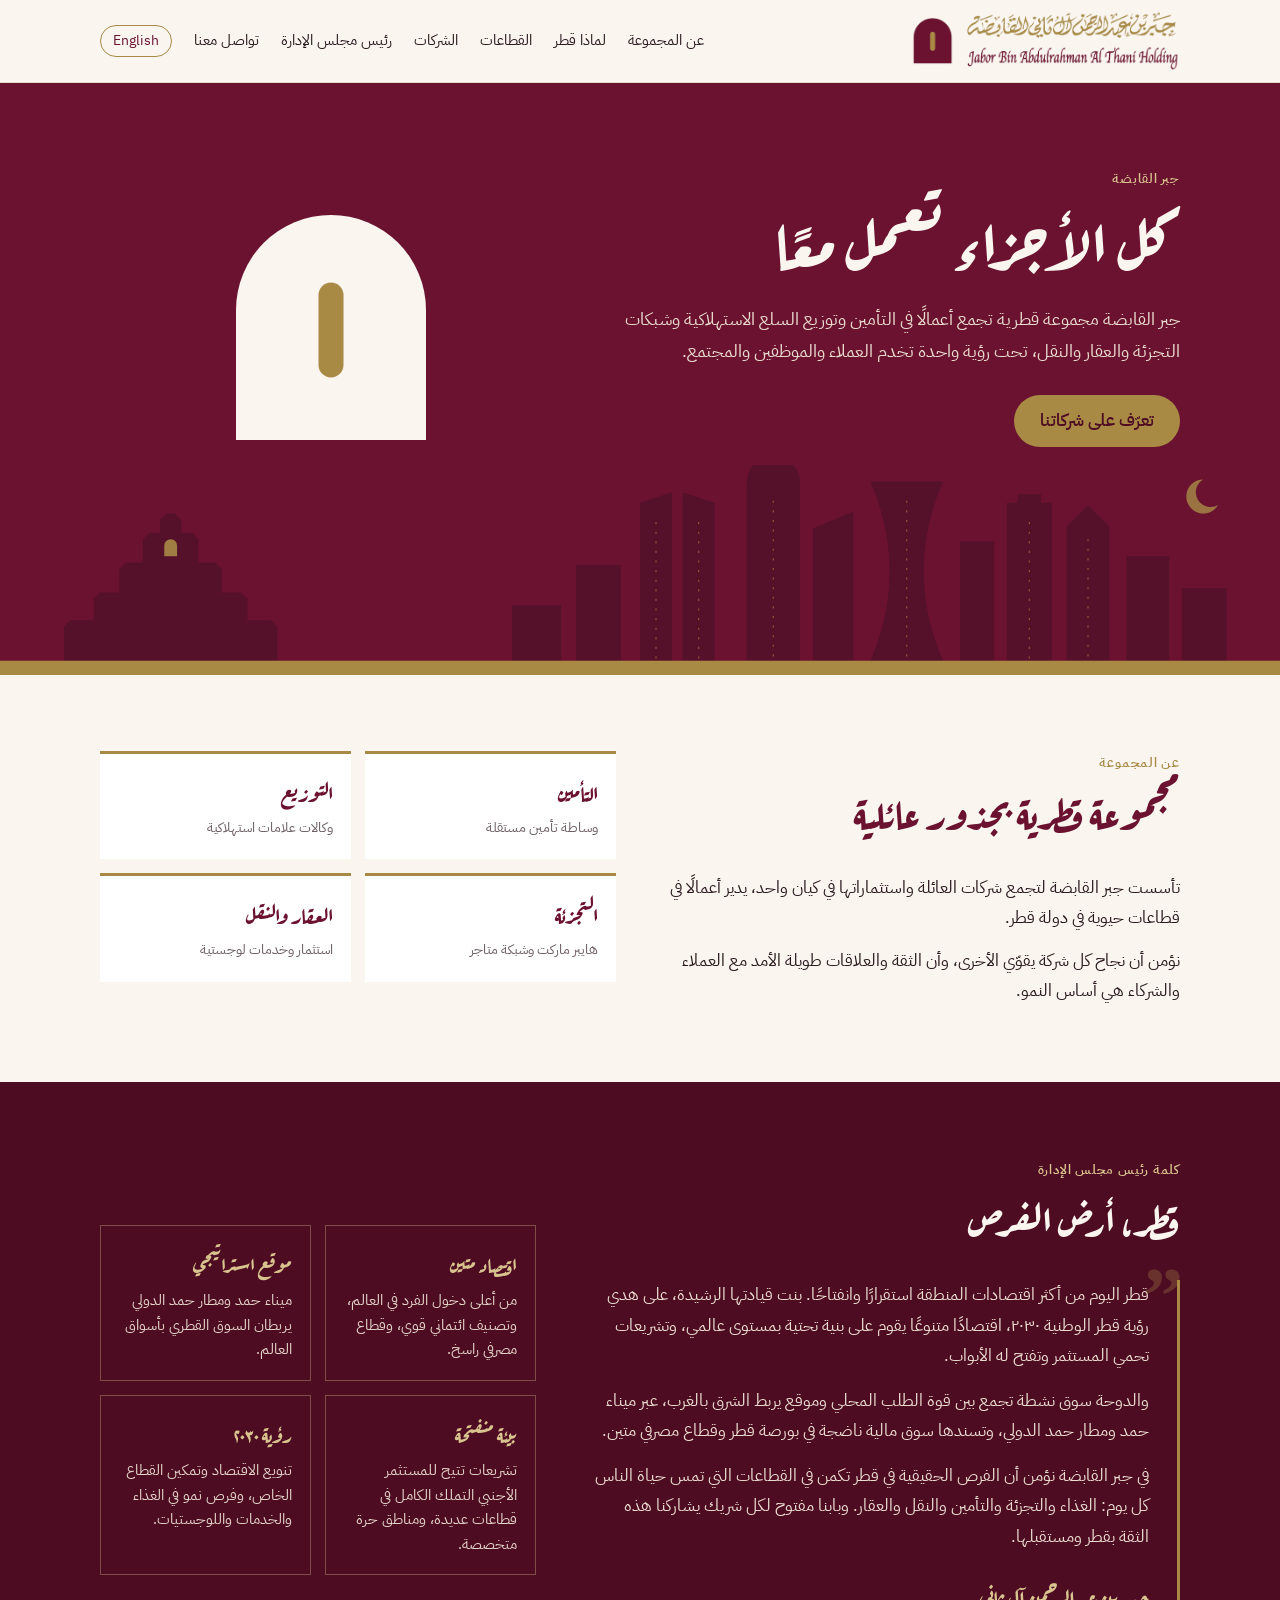
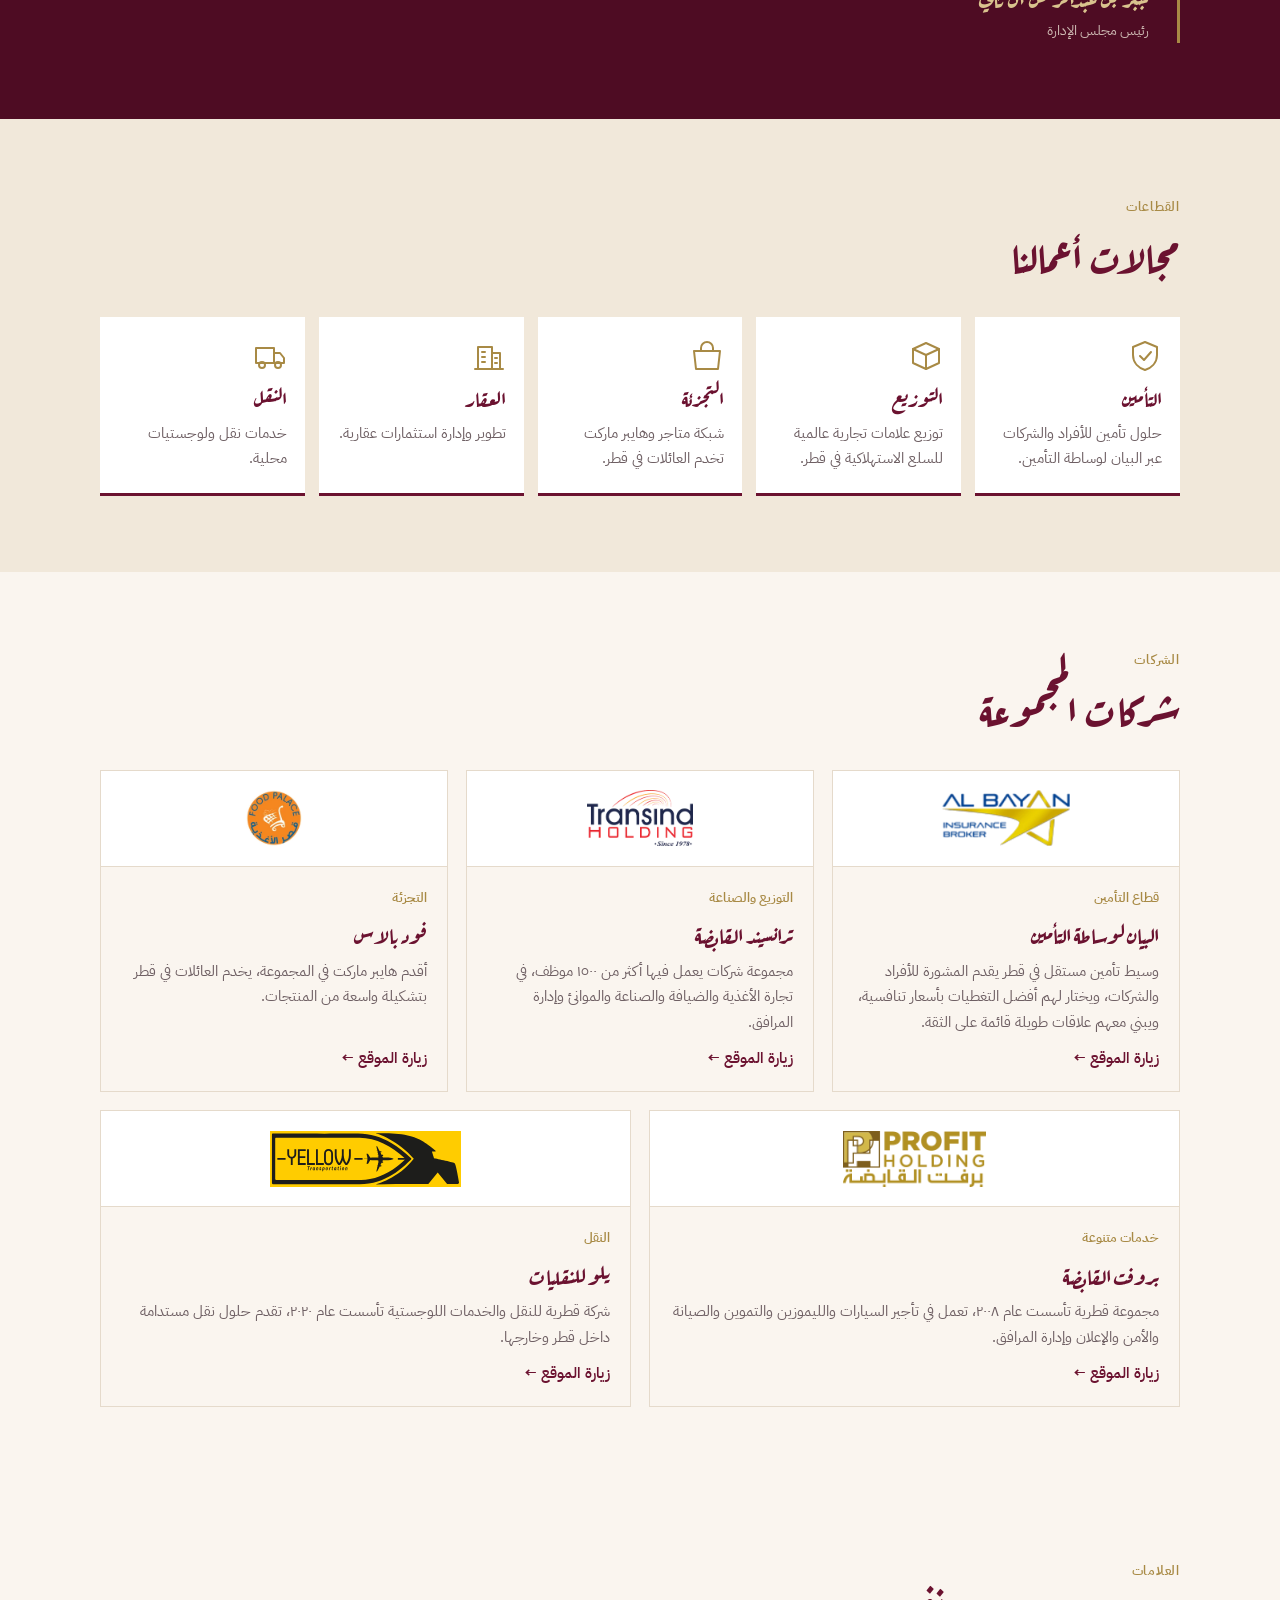
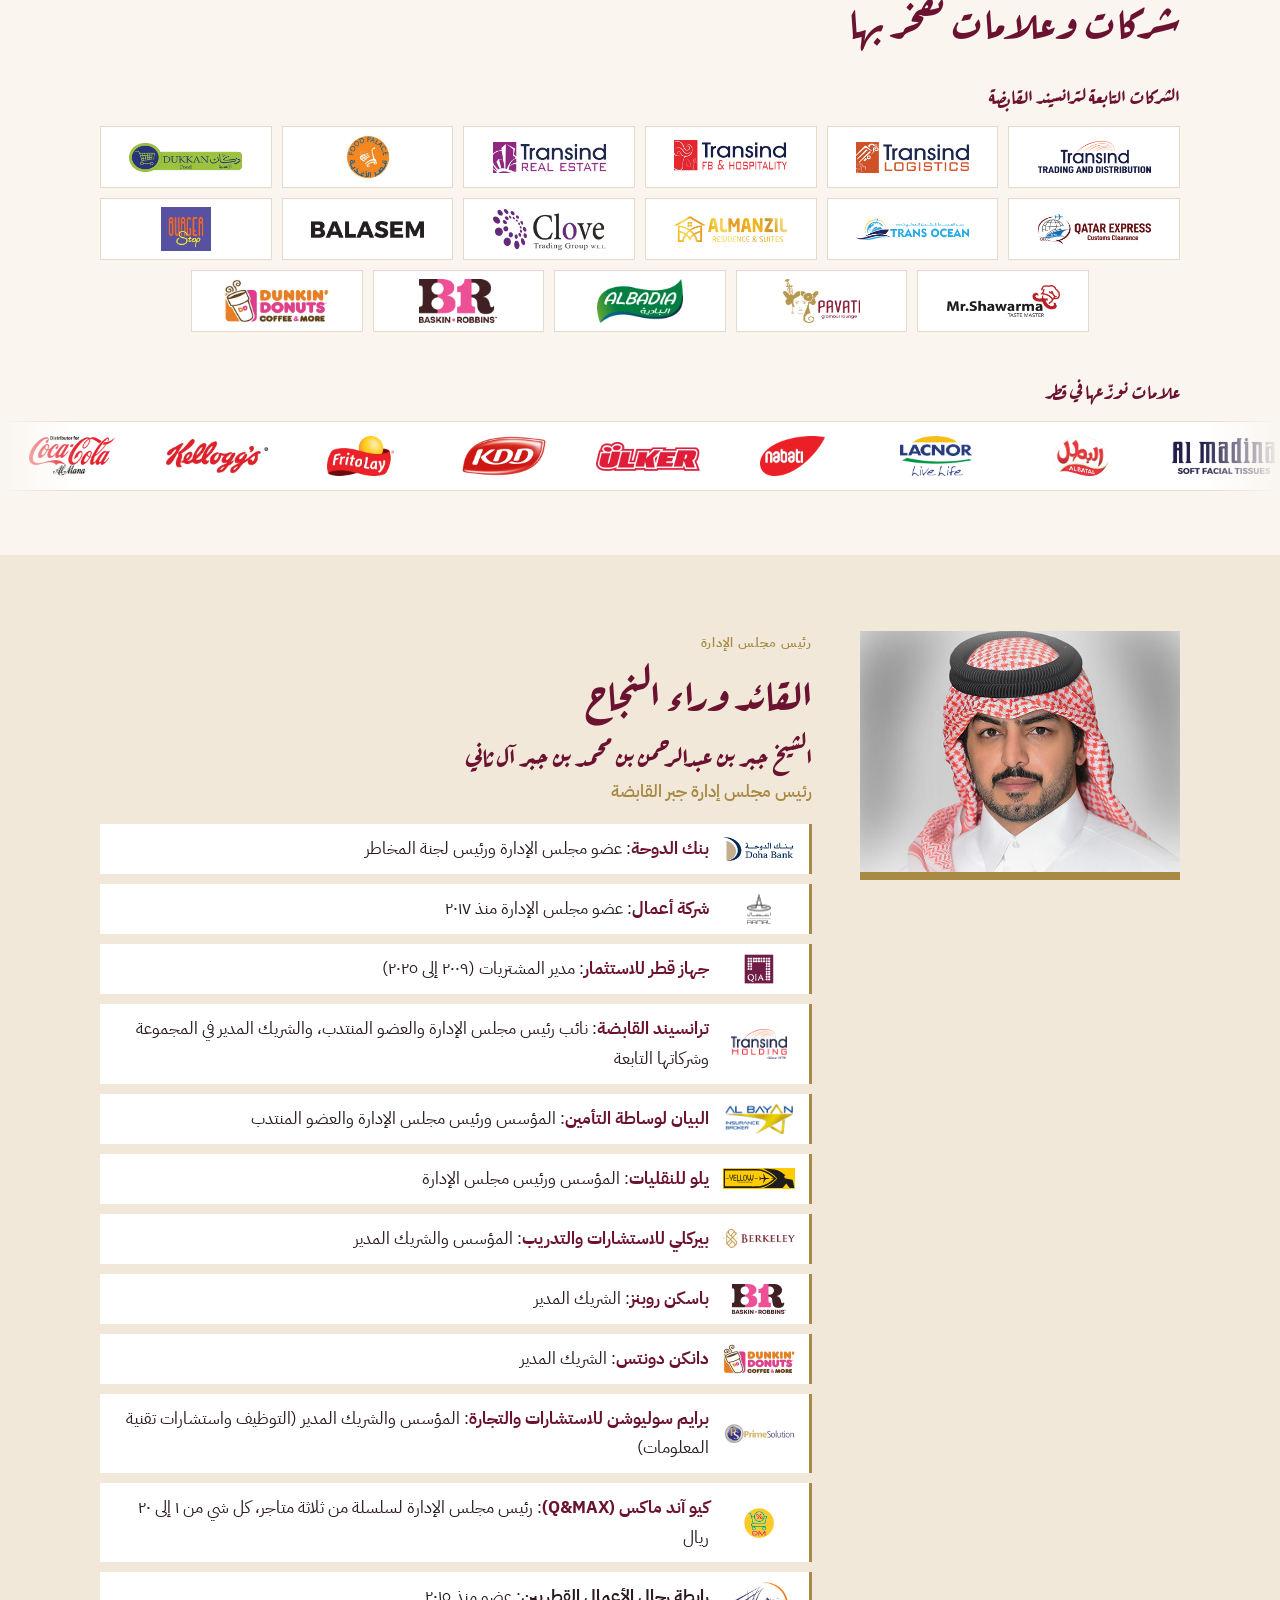
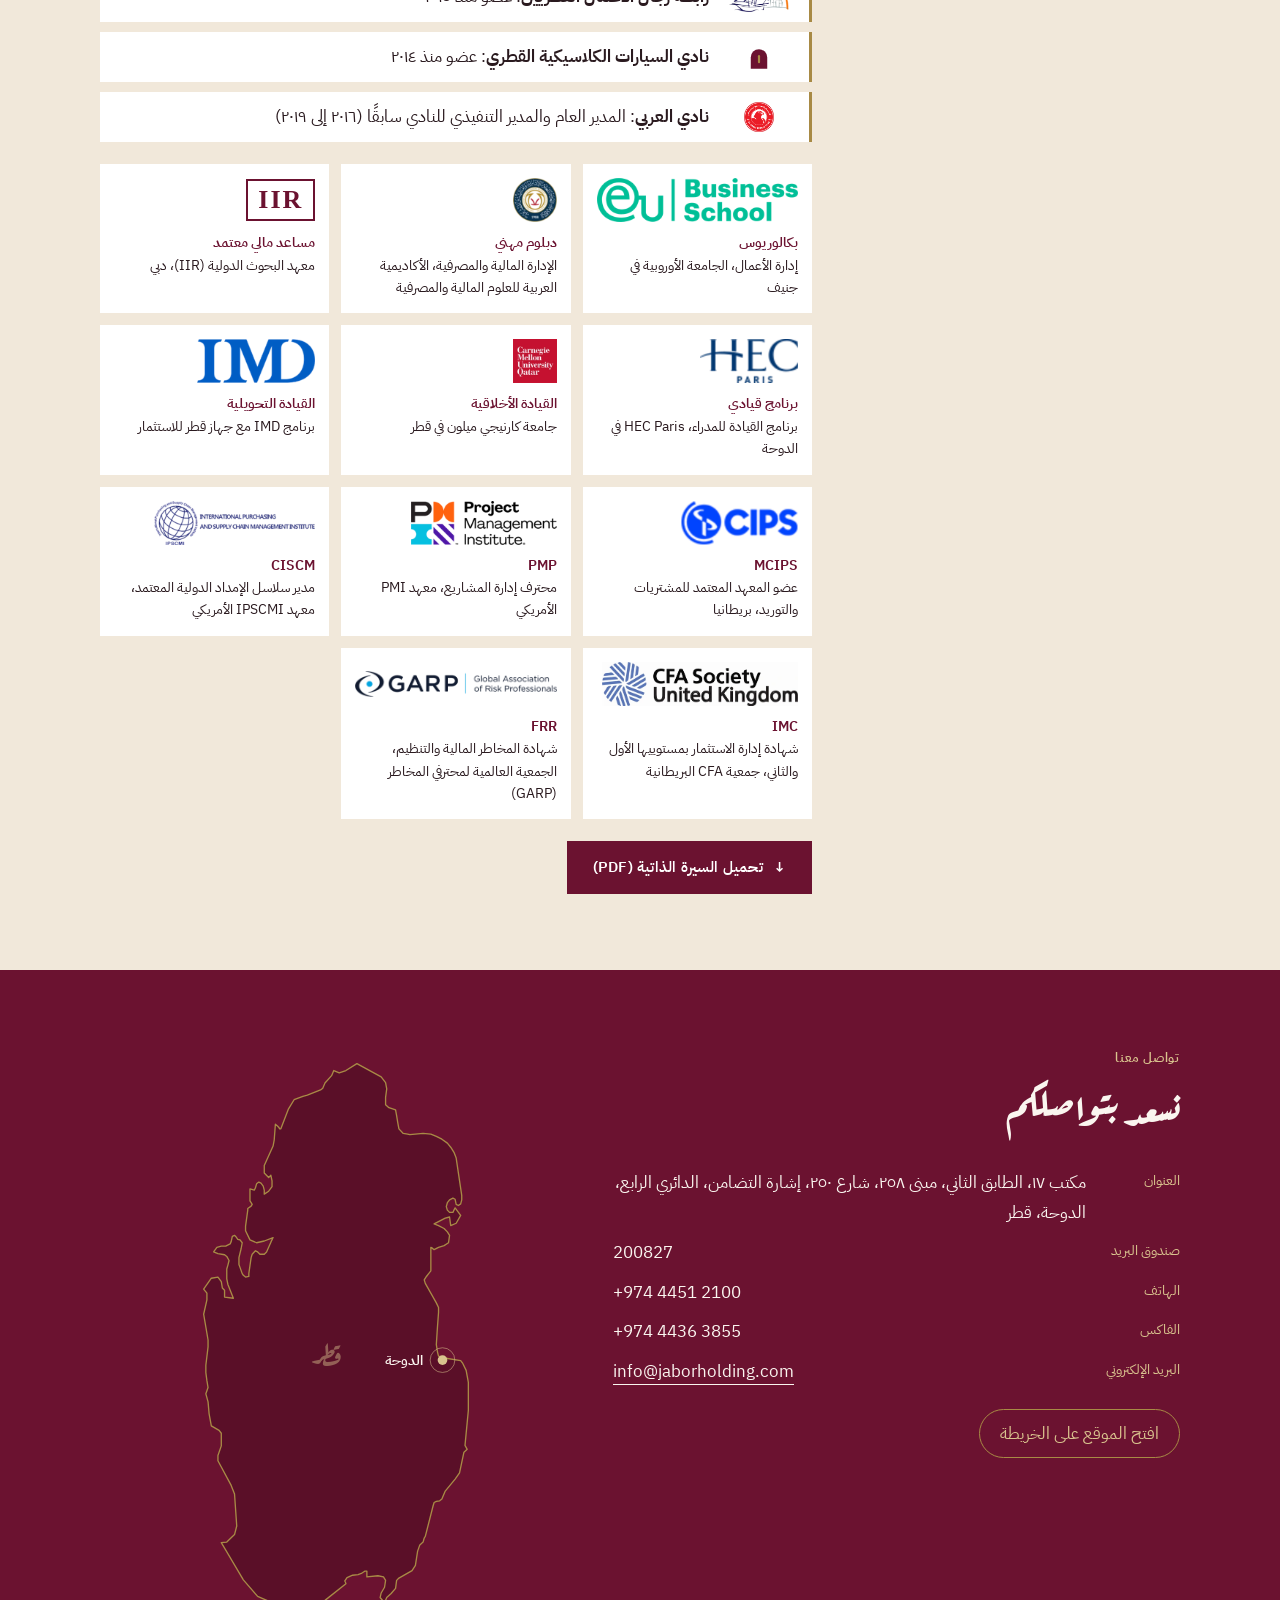
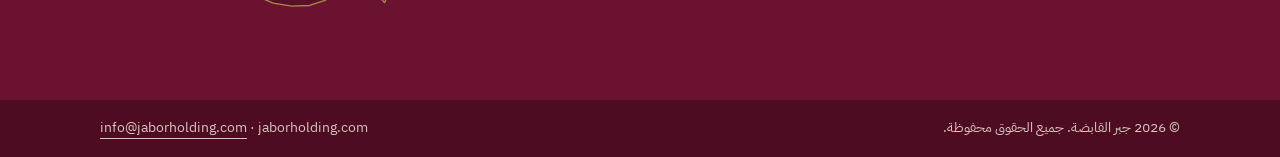
==== commit 1d0ab178: "Add education logos and CV download button Co-Authored-By: Claude Opus 5.5 (1M context) <noreply@ant" ====
--- a/index.html
+++ b/index.html
@@ -38,7 +38,7 @@
 
 <section id="about"><div class="wrap about">
   <div><div class="head"><span class="eyebrow">عن المجموعة</span><h2>مجموعة قطرية بجذور عائلية</h2></div><p>تأسست جبر القابضة لتجمع شركات العائلة واستثماراتها في كيان واحد، يدير أعمالًا في قطاعات حيوية في دولة قطر.</p><p>نؤمن أن نجاح كل شركة يقوّي الأخرى، وأن الثقة والعلاقات طويلة الأمد مع العملاء والشركاء هي أساس النمو.</p></div>
-  <div><figure class="about-photo"><img src="assets/photos/zubarah.webp" alt="" loading="lazy" width="1200" height="675"></figure><div class="facts"><div class="fact"><b>التأمين</b><span>وساطة تأمين مستقلة</span></div><div class="fact"><b>التوزيع</b><span>وكالات علامات استهلاكية</span></div><div class="fact"><b>التجزئة</b><span>هايبر ماركت وشبكة متاجر</span></div><div class="fact"><b>العقار والنقل</b><span>استثمار وخدمات لوجستية</span></div></div></div>
+  <div class="facts"><div class="fact"><b>التأمين</b><span>وساطة تأمين مستقلة</span></div><div class="fact"><b>التوزيع</b><span>وكالات علامات استهلاكية</span></div><div class="fact"><b>التجزئة</b><span>هايبر ماركت وشبكة متاجر</span></div><div class="fact"><b>العقار والنقل</b><span>استثمار وخدمات لوجستية</span></div></div>
 </div></section>
 
 <section id="qatar" class="qatar"><div class="wrap">
@@ -71,8 +71,6 @@
     <h3>الشيخ جبر بن عبدالرحمن بن محمد بن جبر آل ثاني</h3><div class="role">رئيس مجلس إدارة جبر القابضة</div><ul class="roles"><li><span class="lg"><img src="assets/partners/dohabank.png" alt="" loading="lazy" onerror="this.remove()"></span><span><b><a href="https://www.dohabank.com.qa/" target="_blank" rel="noopener">بنك الدوحة</a></b>: عضو مجلس الإدارة ورئيس لجنة المخاطر</span></li><li><span class="lg"><img src="assets/partners/aamal.png" alt="" loading="lazy" onerror="this.remove()"></span><span><b><a href="https://www.aamal.com.qa/" target="_blank" rel="noopener">شركة أعمال</a></b>: عضو مجلس الإدارة منذ ٢٠١٧</span></li><li><span class="lg"><img src="assets/partners/qia.png" alt="" loading="lazy" onerror="this.remove()"></span><span><b><a href="https://www.qia.qa/" target="_blank" rel="noopener">جهاز قطر للاستثمار</a></b>: مدير المشتريات (٢٠٠٩ إلى ٢٠٢٥)</span></li><li><span class="lg"><img src="assets/logos/transind-holding.webp" alt="" loading="lazy" onerror="this.remove()"></span><span><b><a href="https://www.transindgroup.com/" target="_blank" rel="noopener">ترانسيند القابضة</a></b>: نائب رئيس مجلس الإدارة والعضو المنتدب، والشريك المدير في المجموعة وشركاتها التابعة</span></li><li><span class="lg"><img src="assets/logos/albayan.webp" alt="" loading="lazy" onerror="this.remove()"></span><span><b><a href="https://albayaninsurance.com/" target="_blank" rel="noopener">البيان لوساطة التأمين</a></b>: المؤسس ورئيس مجلس الإدارة والعضو المنتدب</span></li><li><span class="lg"><img src="assets/partners/yellow.svg" alt="" loading="lazy" onerror="this.remove()"></span><span><b><a href="https://yloway.com/" target="_blank" rel="noopener">يلو للنقليات</a></b>: المؤسس ورئيس مجلس الإدارة</span></li><li><span class="lg"><img src="assets/partners/berkeley.png" alt="" loading="lazy" onerror="this.remove()"></span><span><b><a href="https://berkeleyqa.com/" target="_blank" rel="noopener">بيركلي للاستشارات والتدريب</a></b>: المؤسس والشريك المدير</span></li><li><span class="lg"><img src="assets/brands/br.webp" alt="" loading="lazy" onerror="this.remove()"></span><span><b><a href="https://www.baskinrobbins.com/" target="_blank" rel="noopener">باسكن روبنز</a></b>: الشريك المدير</span></li><li><span class="lg"><img src="assets/brands/dunkin.webp" alt="" loading="lazy" onerror="this.remove()"></span><span><b><a href="https://www.dunkindonuts.com/" target="_blank" rel="noopener">دانكن دونتس</a></b>: الشريك المدير</span></li><li><span class="lg"><img src="assets/partners/prime.png" alt="" loading="lazy" onerror="this.remove()"></span><span><b><a href="https://www.primesolutionconsulting.com/" target="_blank" rel="noopener">برايم سوليوشن للاستشارات والتجارة</a></b>: المؤسس والشريك المدير (التوظيف واستشارات تقنية المعلومات)</span></li><li><span class="lg"><img src="assets/partners/qmax.png" alt="" loading="lazy" onerror="this.remove()"></span><span><b><a href="https://www.tiktok.com/@qmax0746" target="_blank" rel="noopener">كيو آند ماكس (Q&amp;MAX)</a></b>: رئيس مجلس الإدارة لسلسلة من ثلاثة متاجر، كل شي من ١ إلى ٢٠ ريال</span></li><li><span class="lg"><img src="assets/partners/qba.png" alt="" loading="lazy" onerror="this.remove()"></span><span><b>رابطة رجال الأعمال القطريين</b>: عضو منذ ٢٠١٥</span></li><li><span class="lg"></span><span><b>نادي السيارات الكلاسيكية القطري</b>: عضو منذ ٢٠١٤</span></li><li><span class="lg"><img src="assets/partners/alarabi.png" alt="" loading="lazy" onerror="this.remove()"></span><span><b>نادي العربي</b>: المدير العام والمدير التنفيذي للنادي سابقًا (٢٠١٦ إلى ٢٠١٩)</span></li></ul><div class="edu"><div><span class="edu-lg"><img src="assets/edu/euruni.webp" alt="" loading="lazy"></span><b>بكالوريوس</b>إدارة الأعمال، الجامعة الأوروبية في جنيف</div><div><span class="edu-lg"><img src="assets/edu/aabfs.webp" alt="" loading="lazy"></span><b>دبلوم مهني</b>الإدارة المالية والمصرفية، الأكاديمية العربية للعلوم المالية والمصرفية</div><div><span class="edu-lg"><i>IIR</i></span><b>مساعد مالي معتمد</b>معهد البحوث الدولية (IIR)، دبي</div><div><span class="edu-lg"><img src="assets/edu/hec.webp" alt="" loading="lazy"></span><b>برنامج قيادي</b>برنامج القيادة للمدراء، HEC Paris في الدوحة</div><div><span class="edu-lg"><img src="assets/edu/cmuq.webp" alt="" loading="lazy"></span><b>القيادة الأخلاقية</b>جامعة كارنيجي ميلون في قطر</div><div><span class="edu-lg"><img src="assets/edu/imd.webp" alt="" loading="lazy"></span><b>القيادة التحويلية</b>برنامج IMD مع جهاز قطر للاستثمار</div><div><span class="edu-lg"><img src="assets/edu/cips.webp" alt="" loading="lazy"></span><b>MCIPS</b>عضو المعهد المعتمد للمشتريات والتوريد، بريطانيا</div><div><span class="edu-lg"><img src="assets/edu/pmi.webp" alt="" loading="lazy"></span><b>PMP</b>محترف إدارة المشاريع، معهد PMI الأمريكي</div><div><span class="edu-lg"><img src="assets/edu/ipscmi.webp" alt="" loading="lazy"></span><b>CISCM</b>مدير سلاسل الإمداد الدولية المعتمد، معهد IPSCMI الأمريكي</div><div><span class="edu-lg"><img src="assets/edu/cfauk.webp" alt="" loading="lazy"></span><b>IMC</b>شهادة إدارة الاستثمار بمستوييها الأول والثاني، جمعية CFA البريطانية</div><div><span class="edu-lg"><img src="assets/edu/garp.webp" alt="" loading="lazy"></span><b>FRR</b>شهادة المخاطر المالية والتنظيم، الجمعية العالمية لمحترفي المخاطر (GARP)</div></div><a class="cv-btn" href="assets/Jabor_Al_Thani_CV.pdf" download>تحميل السيرة الذاتية (PDF)</a></div>
 </div></section>
 
-<div class="photo-band" role="img" aria-label="الدوحة"></div>
-
 <section id="contact" class="contact"><div class="wrap grid">
   <div><div class="head"><span class="eyebrow" style="color:#D9C38E">تواصل معنا</span><h2>نسعد بتواصلكم</h2></div><dl><dt>العنوان</dt><dd>مكتب ١٧، الطابق الثاني، مبنى ٢٥٨، شارع ٢٥٠، إشارة التضامن، الدائري الرابع، الدوحة، قطر</dd><dt>صندوق البريد</dt><dd class=ltr>200827</dd><dt>الهاتف</dt><dd class=ltr>+974 4451 2100</dd><dt>الفاكس</dt><dd class=ltr>+974 4436 3855</dd><dt>البريد الإلكتروني</dt><dd class=ltr><a href="mailto:info@jaborholding.com">info@jaborholding.com</a></dd></dl>
     <a class="map" href="https://www.google.com/maps/search/?api=1&query=Al+Tadamoun+Signal+D-Ring+Road+Doha+Qatar" target="_blank" rel="noopener">افتح الموقع على الخريطة</a></div>
--- a/assets/style.css
+++ b/assets/style.css
@@ -233,17 +233,6 @@
 .qatar blockquote::before{top:-24px; font-size:80px; opacity:.3}
 .contact dd a, footer a{color:inherit; text-decoration:none; border-bottom:1px solid currentColor}
 .contact dd a:hover, footer a:hover{color:var(--gold-soft)}
-
-/* photos: Doha skyline behind the Qatar message, meeting photo in About */
-.qatar{background:linear-gradient(100deg, rgba(78,12,35,.94) 0%, rgba(78,12,35,.86) 45%, rgba(78,12,35,.62) 100%), url(photos/doha-panorama.webp) center 40%/cover no-repeat}
-html[dir="rtl"] .qatar{background:linear-gradient(260deg, rgba(78,12,35,.94) 0%, rgba(78,12,35,.86) 45%, rgba(78,12,35,.62) 100%), url(photos/doha-panorama.webp) center 40%/cover no-repeat}
-.qatar .wrap{padding-block:24px}
-.about-photo{margin:0 0 14px; border-top:3px solid var(--gold); overflow:hidden; aspect-ratio:16/9; background:var(--sand)}
-.about-photo img{width:100%; height:100%; object-fit:cover}
-.qatar blockquote footer{background:none}
-.photo-band{height:clamp(240px,38vw,460px); background:linear-gradient(180deg, rgba(78,12,35,.18), rgba(78,12,35,.05) 40%, rgba(78,12,35,.55)), url(photos/dhow.webp) center 55%/cover no-repeat; border-top:3px solid var(--gold)}
-.contact{background:linear-gradient(100deg, rgba(78,12,35,.95) 0%, rgba(78,12,35,.9) 50%, rgba(78,12,35,.7) 100%), url(photos/museum.webp) center 40%/cover no-repeat}
-html[dir="rtl"] .contact{background:linear-gradient(260deg, rgba(78,12,35,.95) 0%, rgba(78,12,35,.9) 50%, rgba(78,12,35,.7) 100%), url(photos/museum.webp) center 40%/cover no-repeat}
 .co h3 a{color:inherit; text-decoration:none}
 .co h3 a:hover{text-decoration:underline; text-underline-offset:6px; text-decoration-thickness:1px}
 a.img{text-decoration:none; cursor:pointer}
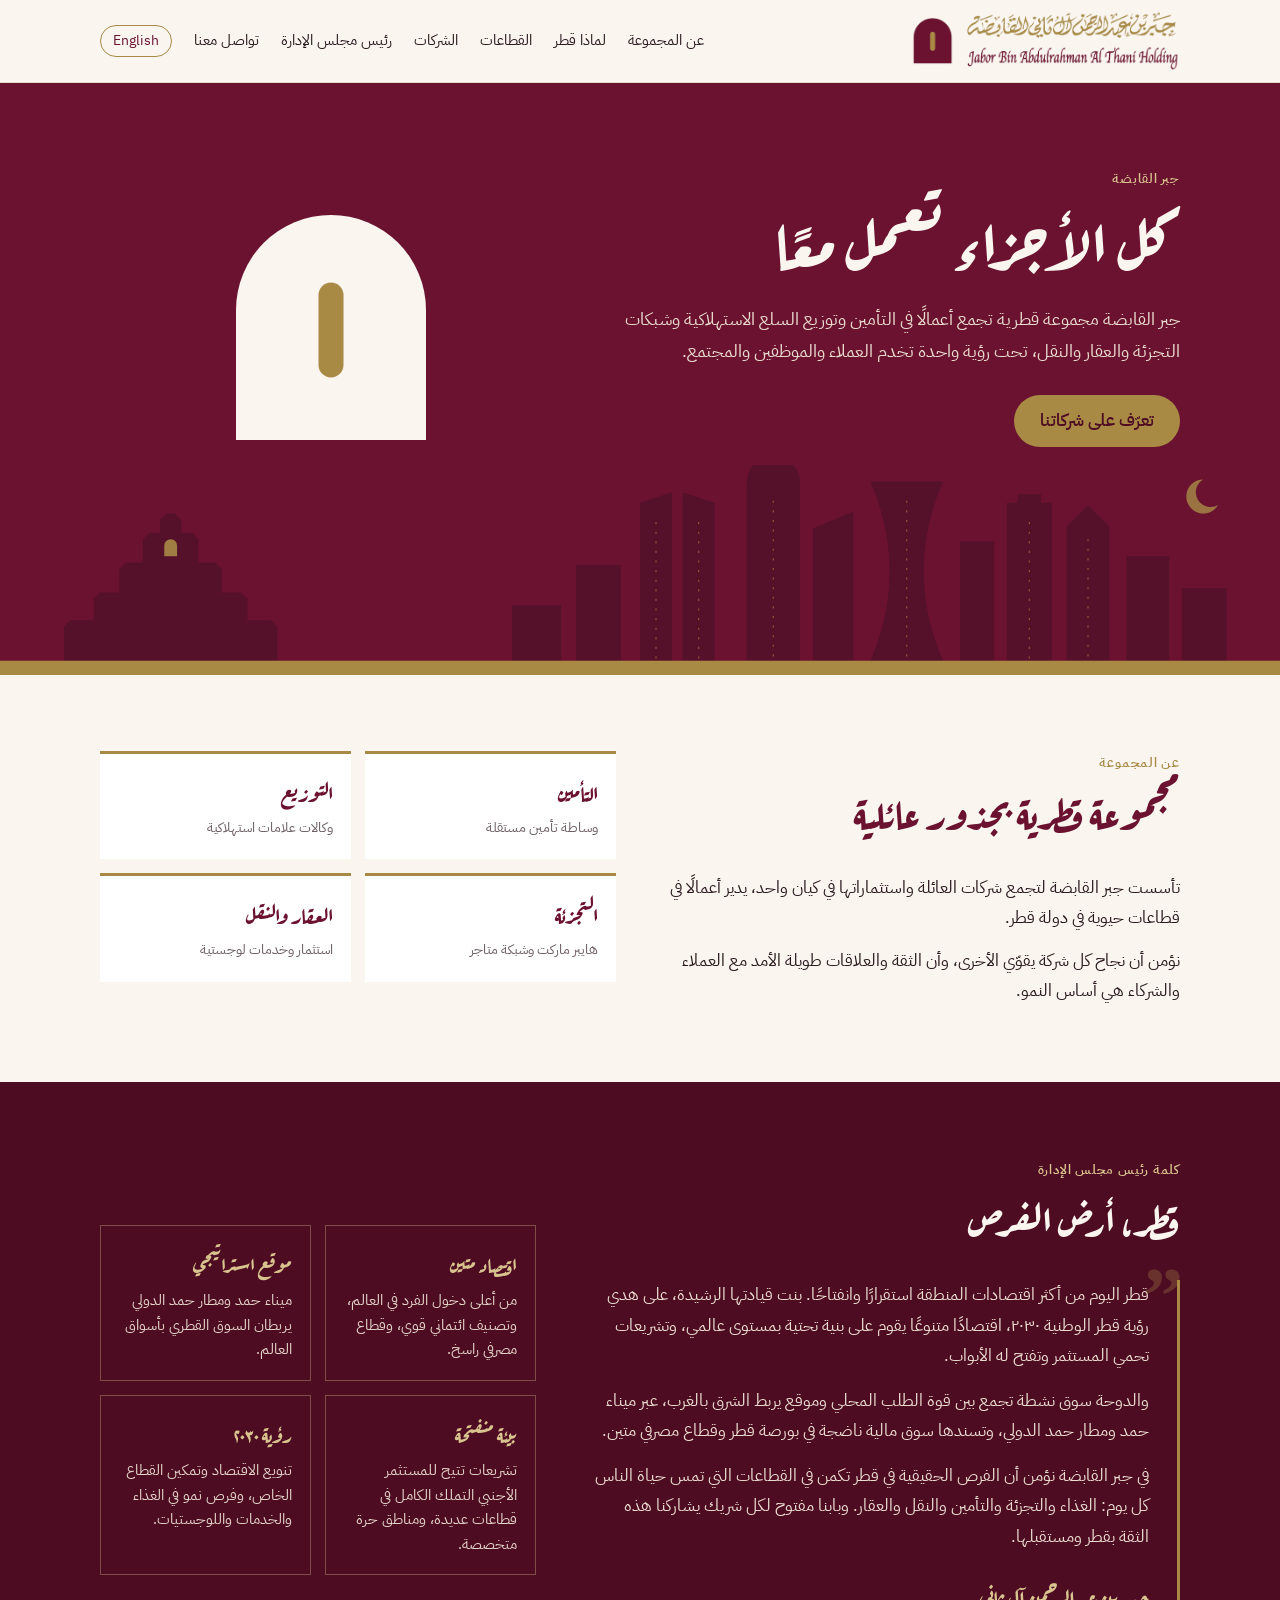
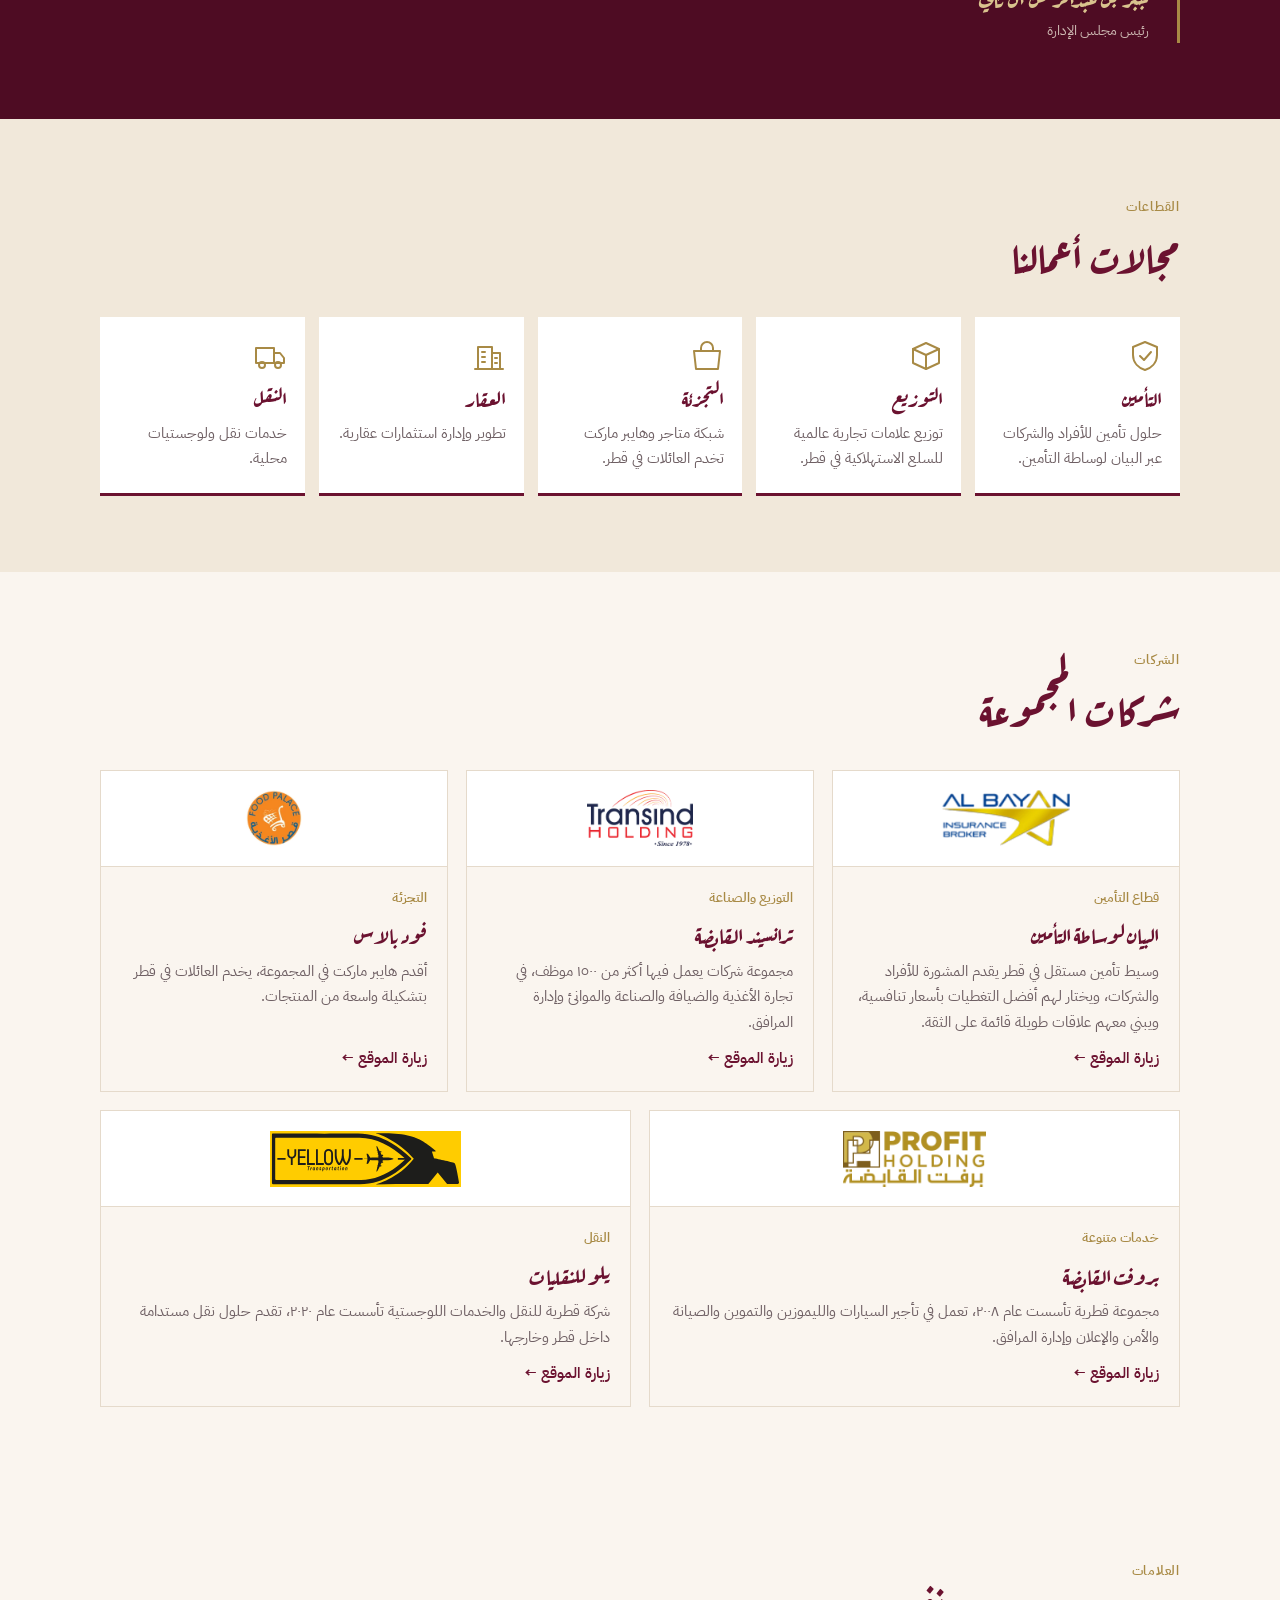
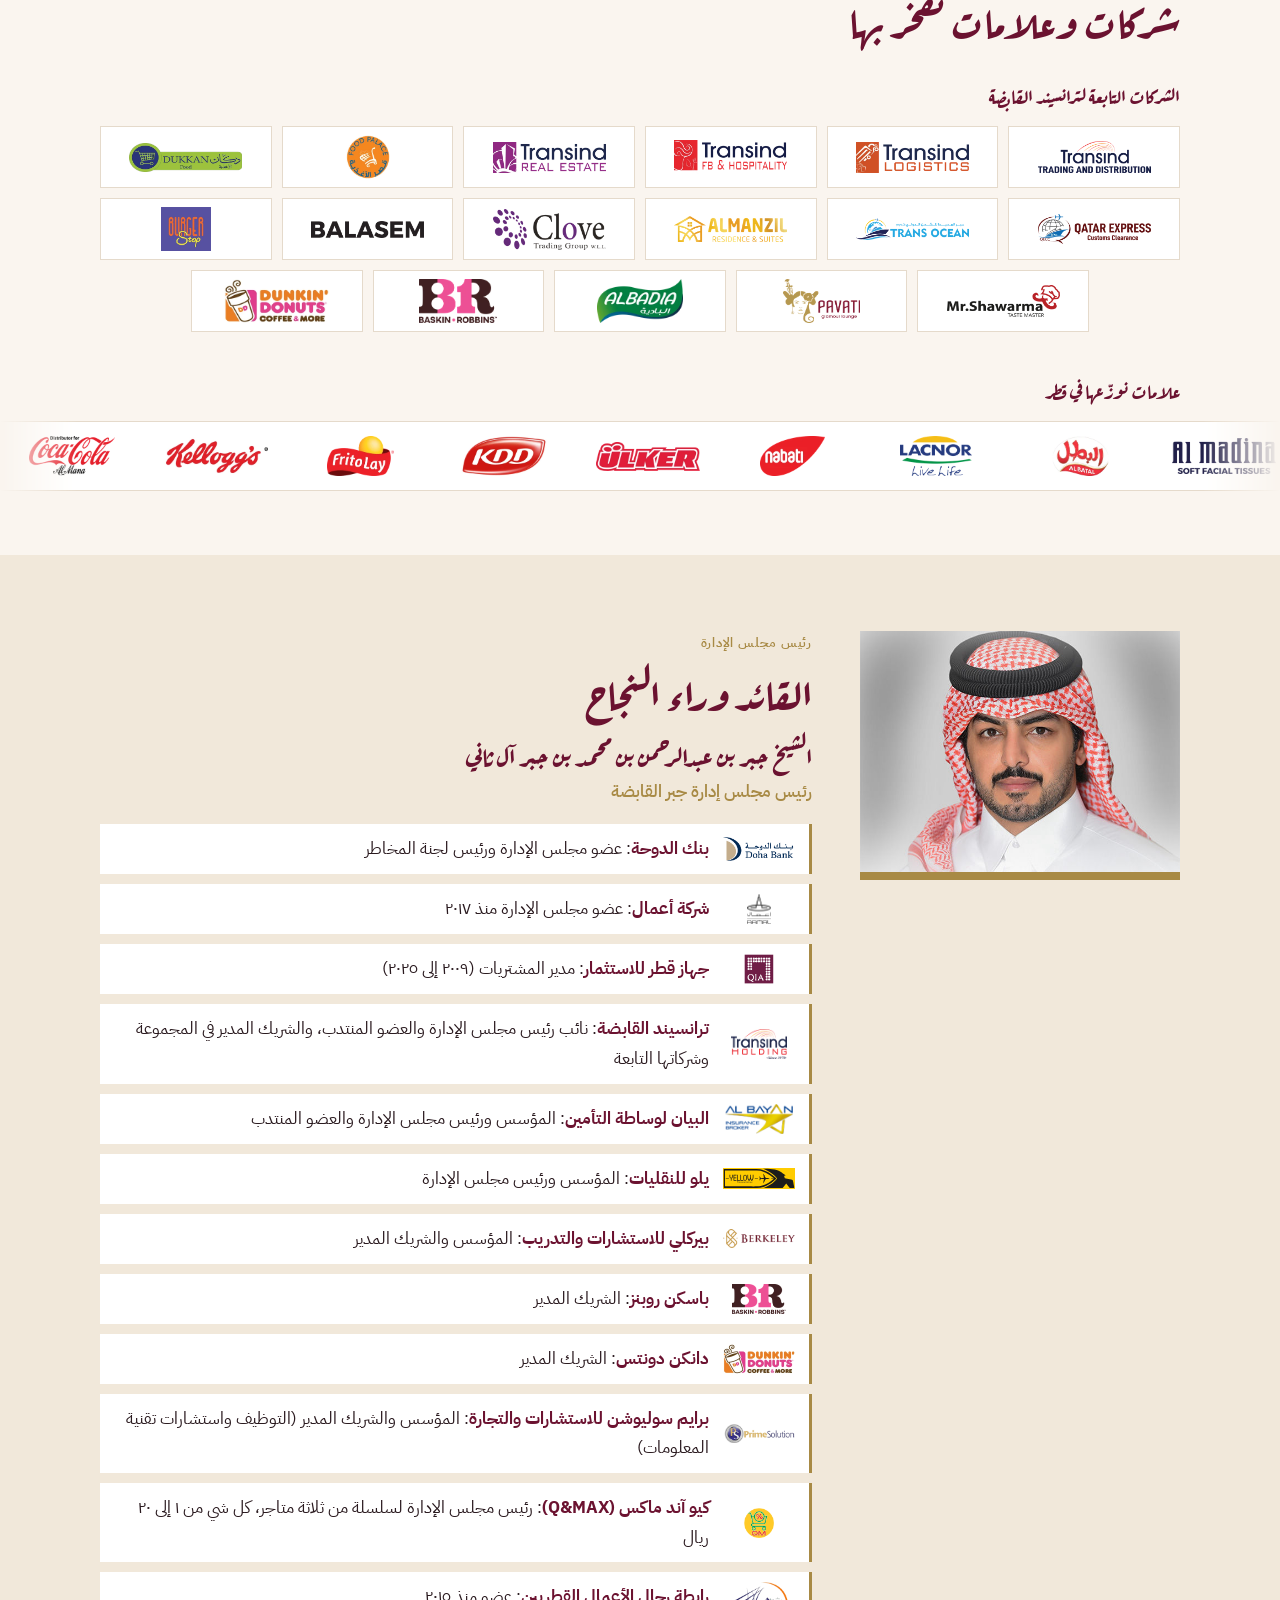
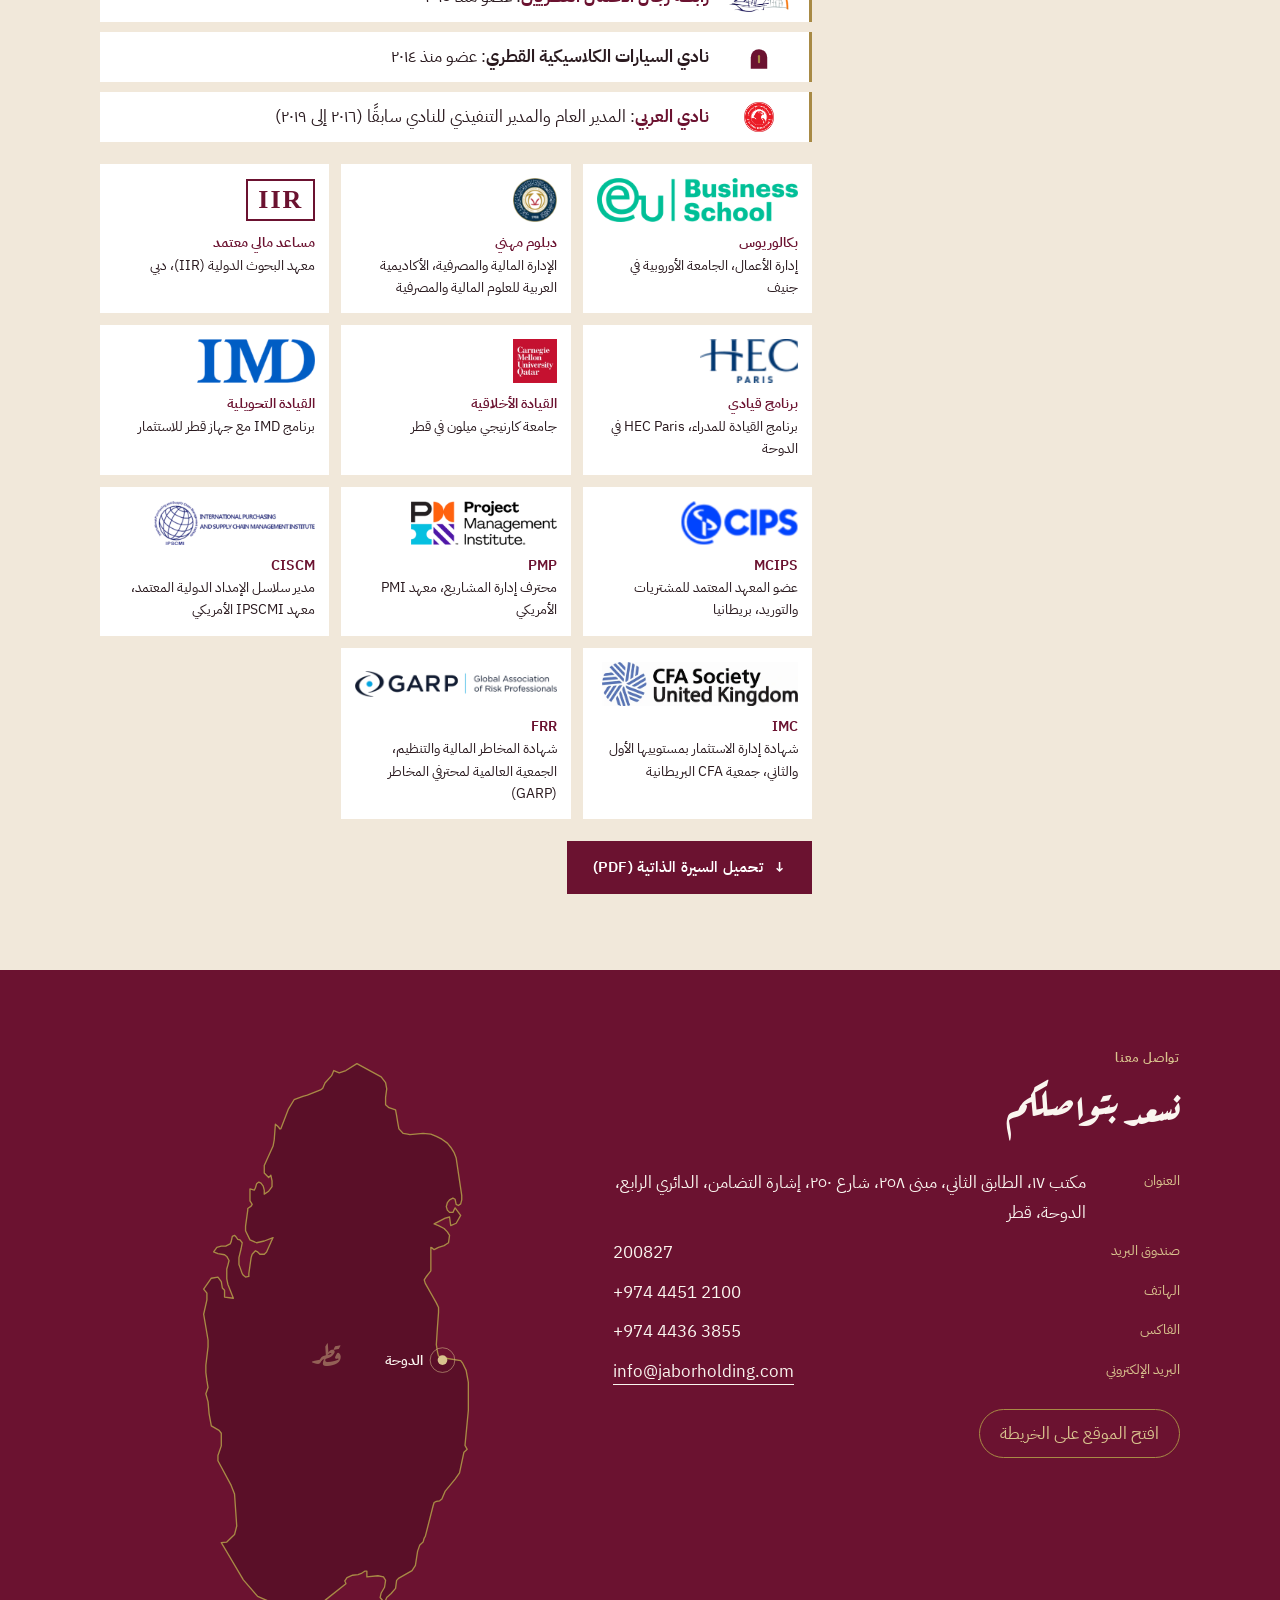
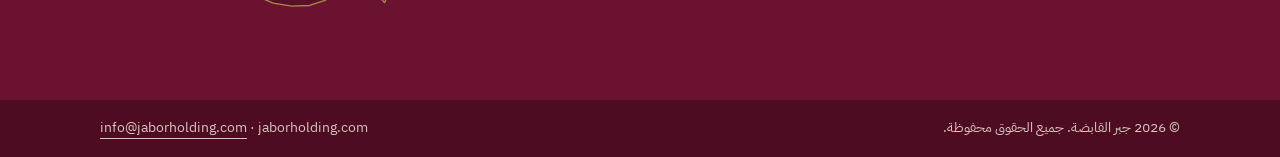
==== commit ccb160e5: "Publish: role logos link to company websites Co-Authored-By: Claude Opus 5.5 (1M context) <noreply@a" ====
--- a/index.html
+++ b/index.html
@@ -68,7 +68,7 @@
 <section id="chairman" class="alt"><div class="wrap chair">
   <div class="photo"><img src="assets/images/sheikh-img-580x450.jpg" alt="الشيخ جبر بن عبدالرحمن بن محمد بن جبر آل ثاني" onerror="this.remove()"></div>
   <div><div class="head" style="margin-bottom:18px"><span class="eyebrow">رئيس مجلس الإدارة</span><h2>القائد وراء النجاح</h2></div>
-    <h3>الشيخ جبر بن عبدالرحمن بن محمد بن جبر آل ثاني</h3><div class="role">رئيس مجلس إدارة جبر القابضة</div><ul class="roles"><li><span class="lg"><img src="assets/partners/dohabank.png" alt="" loading="lazy" onerror="this.remove()"></span><span><b><a href="https://www.dohabank.com.qa/" target="_blank" rel="noopener">بنك الدوحة</a></b>: عضو مجلس الإدارة ورئيس لجنة المخاطر</span></li><li><span class="lg"><img src="assets/partners/aamal.png" alt="" loading="lazy" onerror="this.remove()"></span><span><b><a href="https://www.aamal.com.qa/" target="_blank" rel="noopener">شركة أعمال</a></b>: عضو مجلس الإدارة منذ ٢٠١٧</span></li><li><span class="lg"><img src="assets/partners/qia.png" alt="" loading="lazy" onerror="this.remove()"></span><span><b><a href="https://www.qia.qa/" target="_blank" rel="noopener">جهاز قطر للاستثمار</a></b>: مدير المشتريات (٢٠٠٩ إلى ٢٠٢٥)</span></li><li><span class="lg"><img src="assets/logos/transind-holding.webp" alt="" loading="lazy" onerror="this.remove()"></span><span><b><a href="https://www.transindgroup.com/" target="_blank" rel="noopener">ترانسيند القابضة</a></b>: نائب رئيس مجلس الإدارة والعضو المنتدب، والشريك المدير في المجموعة وشركاتها التابعة</span></li><li><span class="lg"><img src="assets/logos/albayan.webp" alt="" loading="lazy" onerror="this.remove()"></span><span><b><a href="https://albayaninsurance.com/" target="_blank" rel="noopener">البيان لوساطة التأمين</a></b>: المؤسس ورئيس مجلس الإدارة والعضو المنتدب</span></li><li><span class="lg"><img src="assets/partners/yellow.svg" alt="" loading="lazy" onerror="this.remove()"></span><span><b><a href="https://yloway.com/" target="_blank" rel="noopener">يلو للنقليات</a></b>: المؤسس ورئيس مجلس الإدارة</span></li><li><span class="lg"><img src="assets/partners/berkeley.png" alt="" loading="lazy" onerror="this.remove()"></span><span><b><a href="https://berkeleyqa.com/" target="_blank" rel="noopener">بيركلي للاستشارات والتدريب</a></b>: المؤسس والشريك المدير</span></li><li><span class="lg"><img src="assets/brands/br.webp" alt="" loading="lazy" onerror="this.remove()"></span><span><b><a href="https://www.baskinrobbins.com/" target="_blank" rel="noopener">باسكن روبنز</a></b>: الشريك المدير</span></li><li><span class="lg"><img src="assets/brands/dunkin.webp" alt="" loading="lazy" onerror="this.remove()"></span><span><b><a href="https://www.dunkindonuts.com/" target="_blank" rel="noopener">دانكن دونتس</a></b>: الشريك المدير</span></li><li><span class="lg"><img src="assets/partners/prime.png" alt="" loading="lazy" onerror="this.remove()"></span><span><b><a href="https://www.primesolutionconsulting.com/" target="_blank" rel="noopener">برايم سوليوشن للاستشارات والتجارة</a></b>: المؤسس والشريك المدير (التوظيف واستشارات تقنية المعلومات)</span></li><li><span class="lg"><img src="assets/partners/qmax.png" alt="" loading="lazy" onerror="this.remove()"></span><span><b><a href="https://www.tiktok.com/@qmax0746" target="_blank" rel="noopener">كيو آند ماكس (Q&amp;MAX)</a></b>: رئيس مجلس الإدارة لسلسلة من ثلاثة متاجر، كل شي من ١ إلى ٢٠ ريال</span></li><li><span class="lg"><img src="assets/partners/qba.png" alt="" loading="lazy" onerror="this.remove()"></span><span><b>رابطة رجال الأعمال القطريين</b>: عضو منذ ٢٠١٥</span></li><li><span class="lg"></span><span><b>نادي السيارات الكلاسيكية القطري</b>: عضو منذ ٢٠١٤</span></li><li><span class="lg"><img src="assets/partners/alarabi.png" alt="" loading="lazy" onerror="this.remove()"></span><span><b>نادي العربي</b>: المدير العام والمدير التنفيذي للنادي سابقًا (٢٠١٦ إلى ٢٠١٩)</span></li></ul><div class="edu"><div><span class="edu-lg"><img src="assets/edu/euruni.webp" alt="" loading="lazy"></span><b>بكالوريوس</b>إدارة الأعمال، الجامعة الأوروبية في جنيف</div><div><span class="edu-lg"><img src="assets/edu/aabfs.webp" alt="" loading="lazy"></span><b>دبلوم مهني</b>الإدارة المالية والمصرفية، الأكاديمية العربية للعلوم المالية والمصرفية</div><div><span class="edu-lg"><i>IIR</i></span><b>مساعد مالي معتمد</b>معهد البحوث الدولية (IIR)، دبي</div><div><span class="edu-lg"><img src="assets/edu/hec.webp" alt="" loading="lazy"></span><b>برنامج قيادي</b>برنامج القيادة للمدراء، HEC Paris في الدوحة</div><div><span class="edu-lg"><img src="assets/edu/cmuq.webp" alt="" loading="lazy"></span><b>القيادة الأخلاقية</b>جامعة كارنيجي ميلون في قطر</div><div><span class="edu-lg"><img src="assets/edu/imd.webp" alt="" loading="lazy"></span><b>القيادة التحويلية</b>برنامج IMD مع جهاز قطر للاستثمار</div><div><span class="edu-lg"><img src="assets/edu/cips.webp" alt="" loading="lazy"></span><b>MCIPS</b>عضو المعهد المعتمد للمشتريات والتوريد، بريطانيا</div><div><span class="edu-lg"><img src="assets/edu/pmi.webp" alt="" loading="lazy"></span><b>PMP</b>محترف إدارة المشاريع، معهد PMI الأمريكي</div><div><span class="edu-lg"><img src="assets/edu/ipscmi.webp" alt="" loading="lazy"></span><b>CISCM</b>مدير سلاسل الإمداد الدولية المعتمد، معهد IPSCMI الأمريكي</div><div><span class="edu-lg"><img src="assets/edu/cfauk.webp" alt="" loading="lazy"></span><b>IMC</b>شهادة إدارة الاستثمار بمستوييها الأول والثاني، جمعية CFA البريطانية</div><div><span class="edu-lg"><img src="assets/edu/garp.webp" alt="" loading="lazy"></span><b>FRR</b>شهادة المخاطر المالية والتنظيم، الجمعية العالمية لمحترفي المخاطر (GARP)</div></div><a class="cv-btn" href="assets/Jabor_Al_Thani_CV.pdf" download>تحميل السيرة الذاتية (PDF)</a></div>
+    <h3>الشيخ جبر بن عبدالرحمن بن محمد بن جبر آل ثاني</h3><div class="role">رئيس مجلس إدارة جبر القابضة</div><ul class="roles"><li><a class="lg" href="https://www.dohabank.com.qa/" target="_blank" rel="noopener" aria-label="بنك الدوحة"><img src="assets/partners/dohabank.png" alt="" loading="lazy" onerror="this.remove()"></a><span><b><a href="https://www.dohabank.com.qa/" target="_blank" rel="noopener">بنك الدوحة</a></b>: عضو مجلس الإدارة ورئيس لجنة المخاطر</span></li><li><a class="lg" href="https://www.aamal.com.qa/" target="_blank" rel="noopener" aria-label="شركة أعمال"><img src="assets/partners/aamal.png" alt="" loading="lazy" onerror="this.remove()"></a><span><b><a href="https://www.aamal.com.qa/" target="_blank" rel="noopener">شركة أعمال</a></b>: عضو مجلس الإدارة منذ ٢٠١٧</span></li><li><a class="lg" href="https://www.qia.qa/" target="_blank" rel="noopener" aria-label="جهاز قطر للاستثمار"><img src="assets/partners/qia.png" alt="" loading="lazy" onerror="this.remove()"></a><span><b><a href="https://www.qia.qa/" target="_blank" rel="noopener">جهاز قطر للاستثمار</a></b>: مدير المشتريات (٢٠٠٩ إلى ٢٠٢٥)</span></li><li><a class="lg" href="https://www.transindgroup.com/" target="_blank" rel="noopener" aria-label="ترانسيند القابضة"><img src="assets/logos/transind-holding.webp" alt="" loading="lazy" onerror="this.remove()"></a><span><b><a href="https://www.transindgroup.com/" target="_blank" rel="noopener">ترانسيند القابضة</a></b>: نائب رئيس مجلس الإدارة والعضو المنتدب، والشريك المدير في المجموعة وشركاتها التابعة</span></li><li><a class="lg" href="https://albayaninsurance.com/" target="_blank" rel="noopener" aria-label="البيان لوساطة التأمين"><img src="assets/logos/albayan.webp" alt="" loading="lazy" onerror="this.remove()"></a><span><b><a href="https://albayaninsurance.com/" target="_blank" rel="noopener">البيان لوساطة التأمين</a></b>: المؤسس ورئيس مجلس الإدارة والعضو المنتدب</span></li><li><a class="lg" href="https://yloway.com/" target="_blank" rel="noopener" aria-label="يلو للنقليات"><img src="assets/partners/yellow.svg" alt="" loading="lazy" onerror="this.remove()"></a><span><b><a href="https://yloway.com/" target="_blank" rel="noopener">يلو للنقليات</a></b>: المؤسس ورئيس مجلس الإدارة</span></li><li><a class="lg" href="https://berkeleyqa.com/" target="_blank" rel="noopener" aria-label="بيركلي للاستشارات والتدريب"><img src="assets/partners/berkeley.png" alt="" loading="lazy" onerror="this.remove()"></a><span><b><a href="https://berkeleyqa.com/" target="_blank" rel="noopener">بيركلي للاستشارات والتدريب</a></b>: المؤسس والشريك المدير</span></li><li><a class="lg" href="https://www.baskinrobbinsmea.com/en/delivery-service/qa/" target="_blank" rel="noopener" aria-label="باسكن روبنز"><img src="assets/brands/br.webp" alt="" loading="lazy" onerror="this.remove()"></a><span><b><a href="https://www.baskinrobbinsmea.com/en/delivery-service/qa/" target="_blank" rel="noopener">باسكن روبنز</a></b>: الشريك المدير</span></li><li><a class="lg" href="https://www.dunkindonuts.com/" target="_blank" rel="noopener" aria-label="دانكن دونتس"><img src="assets/brands/dunkin.webp" alt="" loading="lazy" onerror="this.remove()"></a><span><b><a href="https://www.dunkindonuts.com/" target="_blank" rel="noopener">دانكن دونتس</a></b>: الشريك المدير</span></li><li><a class="lg" href="https://www.primesolutionconsulting.com/" target="_blank" rel="noopener" aria-label="برايم سوليوشن للاستشارات والتجارة"><img src="assets/partners/prime.png" alt="" loading="lazy" onerror="this.remove()"></a><span><b><a href="https://www.primesolutionconsulting.com/" target="_blank" rel="noopener">برايم سوليوشن للاستشارات والتجارة</a></b>: المؤسس والشريك المدير (التوظيف واستشارات تقنية المعلومات)</span></li><li><a class="lg" href="https://www.tiktok.com/@qmax0746" target="_blank" rel="noopener" aria-label="كيو آند ماكس (Q&amp;MAX)"><img src="assets/partners/qmax.png" alt="" loading="lazy" onerror="this.remove()"></a><span><b><a href="https://www.tiktok.com/@qmax0746" target="_blank" rel="noopener">كيو آند ماكس (Q&amp;MAX)</a></b>: رئيس مجلس الإدارة لسلسلة من ثلاثة متاجر، كل شي من ١ إلى ٢٠ ريال</span></li><li><a class="lg" href="https://qataribusinessmen.org/" target="_blank" rel="noopener" aria-label="رابطة رجال الأعمال القطريين"><img src="assets/partners/qba.png" alt="" loading="lazy" onerror="this.remove()"></a><span><b><a href="https://qataribusinessmen.org/" target="_blank" rel="noopener">رابطة رجال الأعمال القطريين</a></b>: عضو منذ ٢٠١٥</span></li><li><span class="lg"></span><span><b>نادي السيارات الكلاسيكية القطري</b>: عضو منذ ٢٠١٤</span></li><li><a class="lg" href="https://alarabi.qa/" target="_blank" rel="noopener" aria-label="نادي العربي"><img src="assets/partners/alarabi.png" alt="" loading="lazy" onerror="this.remove()"></a><span><b><a href="https://alarabi.qa/" target="_blank" rel="noopener">نادي العربي</a></b>: المدير العام والمدير التنفيذي للنادي سابقًا (٢٠١٦ إلى ٢٠١٩)</span></li></ul><div class="edu"><div><span class="edu-lg"><img src="assets/edu/euruni.webp" alt="" loading="lazy"></span><b>بكالوريوس</b>إدارة الأعمال، الجامعة الأوروبية في جنيف</div><div><span class="edu-lg"><img src="assets/edu/aabfs.webp" alt="" loading="lazy"></span><b>دبلوم مهني</b>الإدارة المالية والمصرفية، الأكاديمية العربية للعلوم المالية والمصرفية</div><div><span class="edu-lg"><i>IIR</i></span><b>مساعد مالي معتمد</b>معهد البحوث الدولية (IIR)، دبي</div><div><span class="edu-lg"><img src="assets/edu/hec.webp" alt="" loading="lazy"></span><b>برنامج قيادي</b>برنامج القيادة للمدراء، HEC Paris في الدوحة</div><div><span class="edu-lg"><img src="assets/edu/cmuq.webp" alt="" loading="lazy"></span><b>القيادة الأخلاقية</b>جامعة كارنيجي ميلون في قطر</div><div><span class="edu-lg"><img src="assets/edu/imd.webp" alt="" loading="lazy"></span><b>القيادة التحويلية</b>برنامج IMD مع جهاز قطر للاستثمار</div><div><span class="edu-lg"><img src="assets/edu/cips.webp" alt="" loading="lazy"></span><b>MCIPS</b>عضو المعهد المعتمد للمشتريات والتوريد، بريطانيا</div><div><span class="edu-lg"><img src="assets/edu/pmi.webp" alt="" loading="lazy"></span><b>PMP</b>محترف إدارة المشاريع، معهد PMI الأمريكي</div><div><span class="edu-lg"><img src="assets/edu/ipscmi.webp" alt="" loading="lazy"></span><b>CISCM</b>مدير سلاسل الإمداد الدولية المعتمد، معهد IPSCMI الأمريكي</div><div><span class="edu-lg"><img src="assets/edu/cfauk.webp" alt="" loading="lazy"></span><b>IMC</b>شهادة إدارة الاستثمار بمستوييها الأول والثاني، جمعية CFA البريطانية</div><div><span class="edu-lg"><img src="assets/edu/garp.webp" alt="" loading="lazy"></span><b>FRR</b>شهادة المخاطر المالية والتنظيم، الجمعية العالمية لمحترفي المخاطر (GARP)</div></div><a class="cv-btn" href="assets/Jabor_Al_Thani_CV.pdf" download>تحميل السيرة الذاتية (PDF)</a></div>
 </div></section>
 
 <section id="contact" class="contact"><div class="wrap grid">
--- a/assets/style.css
+++ b/assets/style.css
@@ -126,6 +126,7 @@
 .roles .lg img{max-height:40px; max-width:100%; object-fit:contain}
 .roles .lg:has(img+img) img{max-width:44px}
 .roles .lg:empty{background:url("symbol.svg") center/26px no-repeat}
+a.lg{transition:opacity .2s} a.lg:hover{opacity:.75}
 .roles b a{color:var(--maroon); text-decoration:none}
 .roles b a:hover{text-decoration:underline}
 .co .img .logo-img{object-fit:contain; padding:28px; background:#fff}
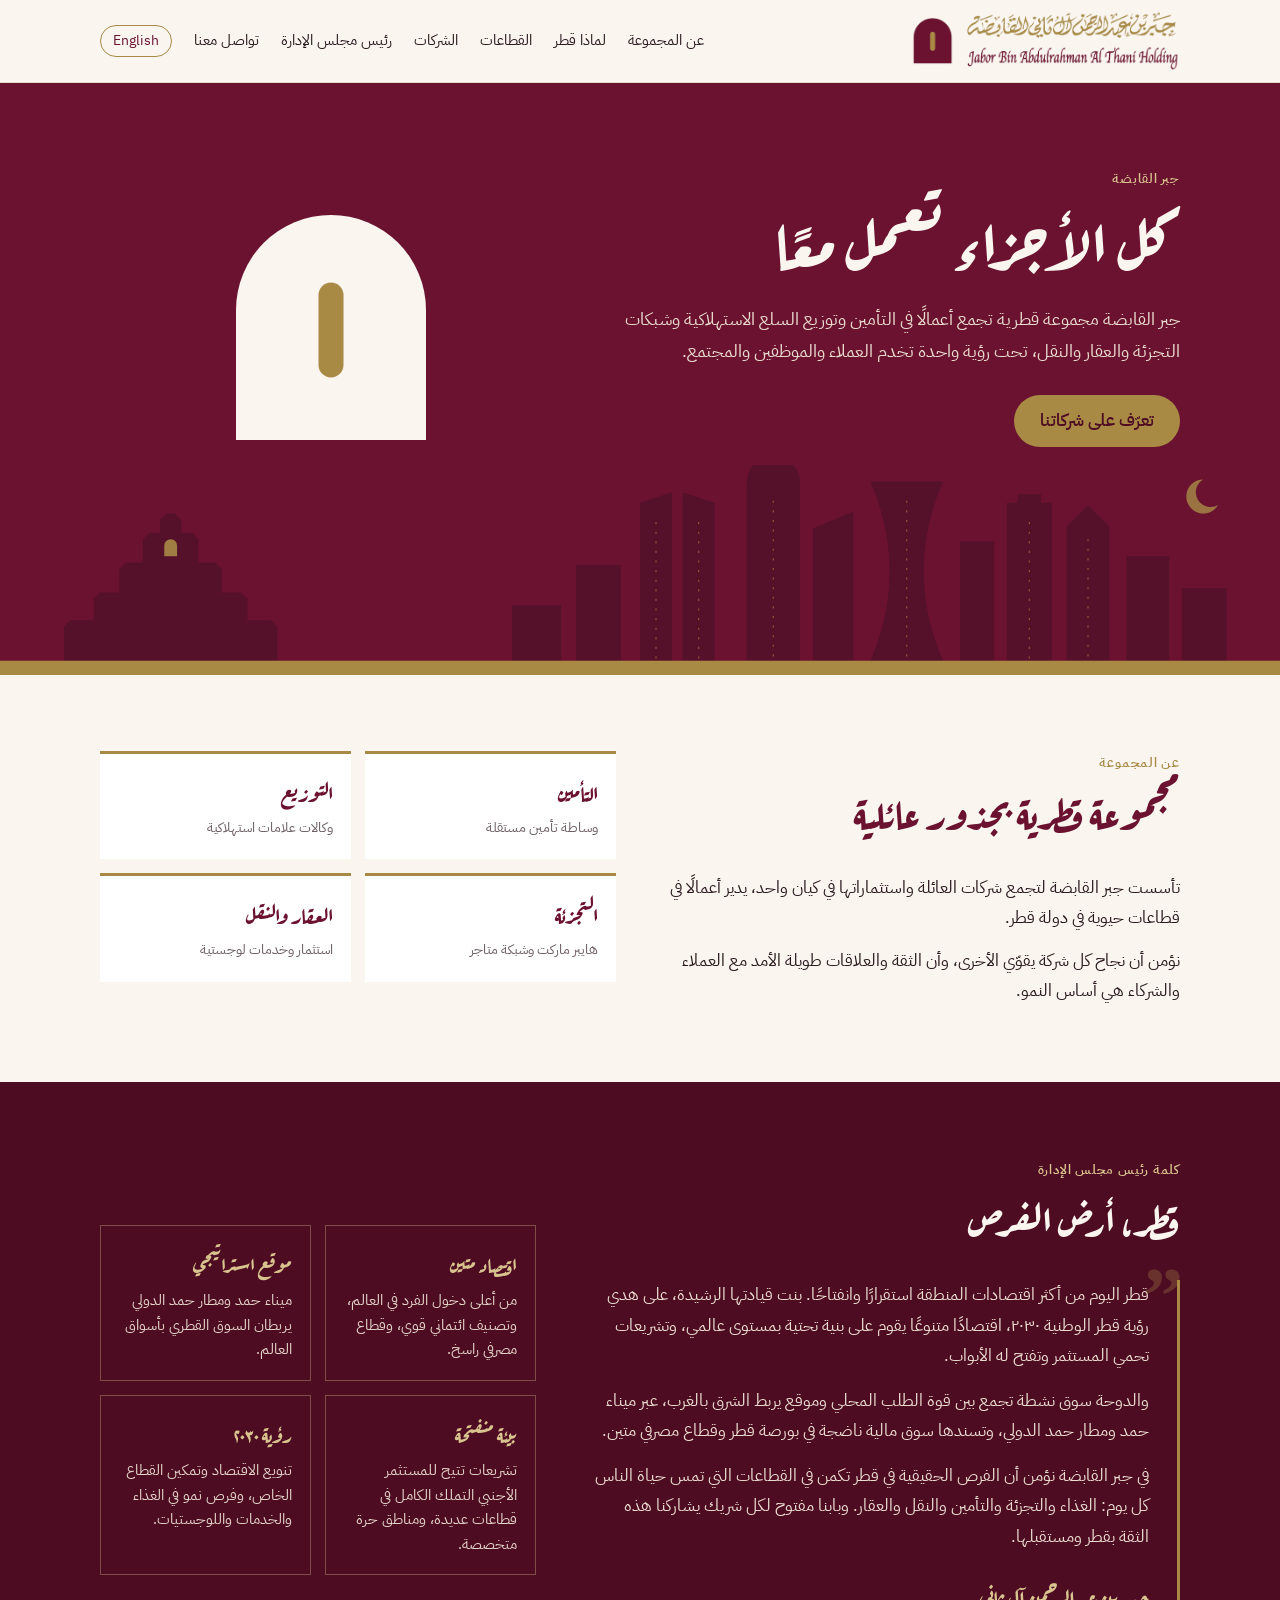
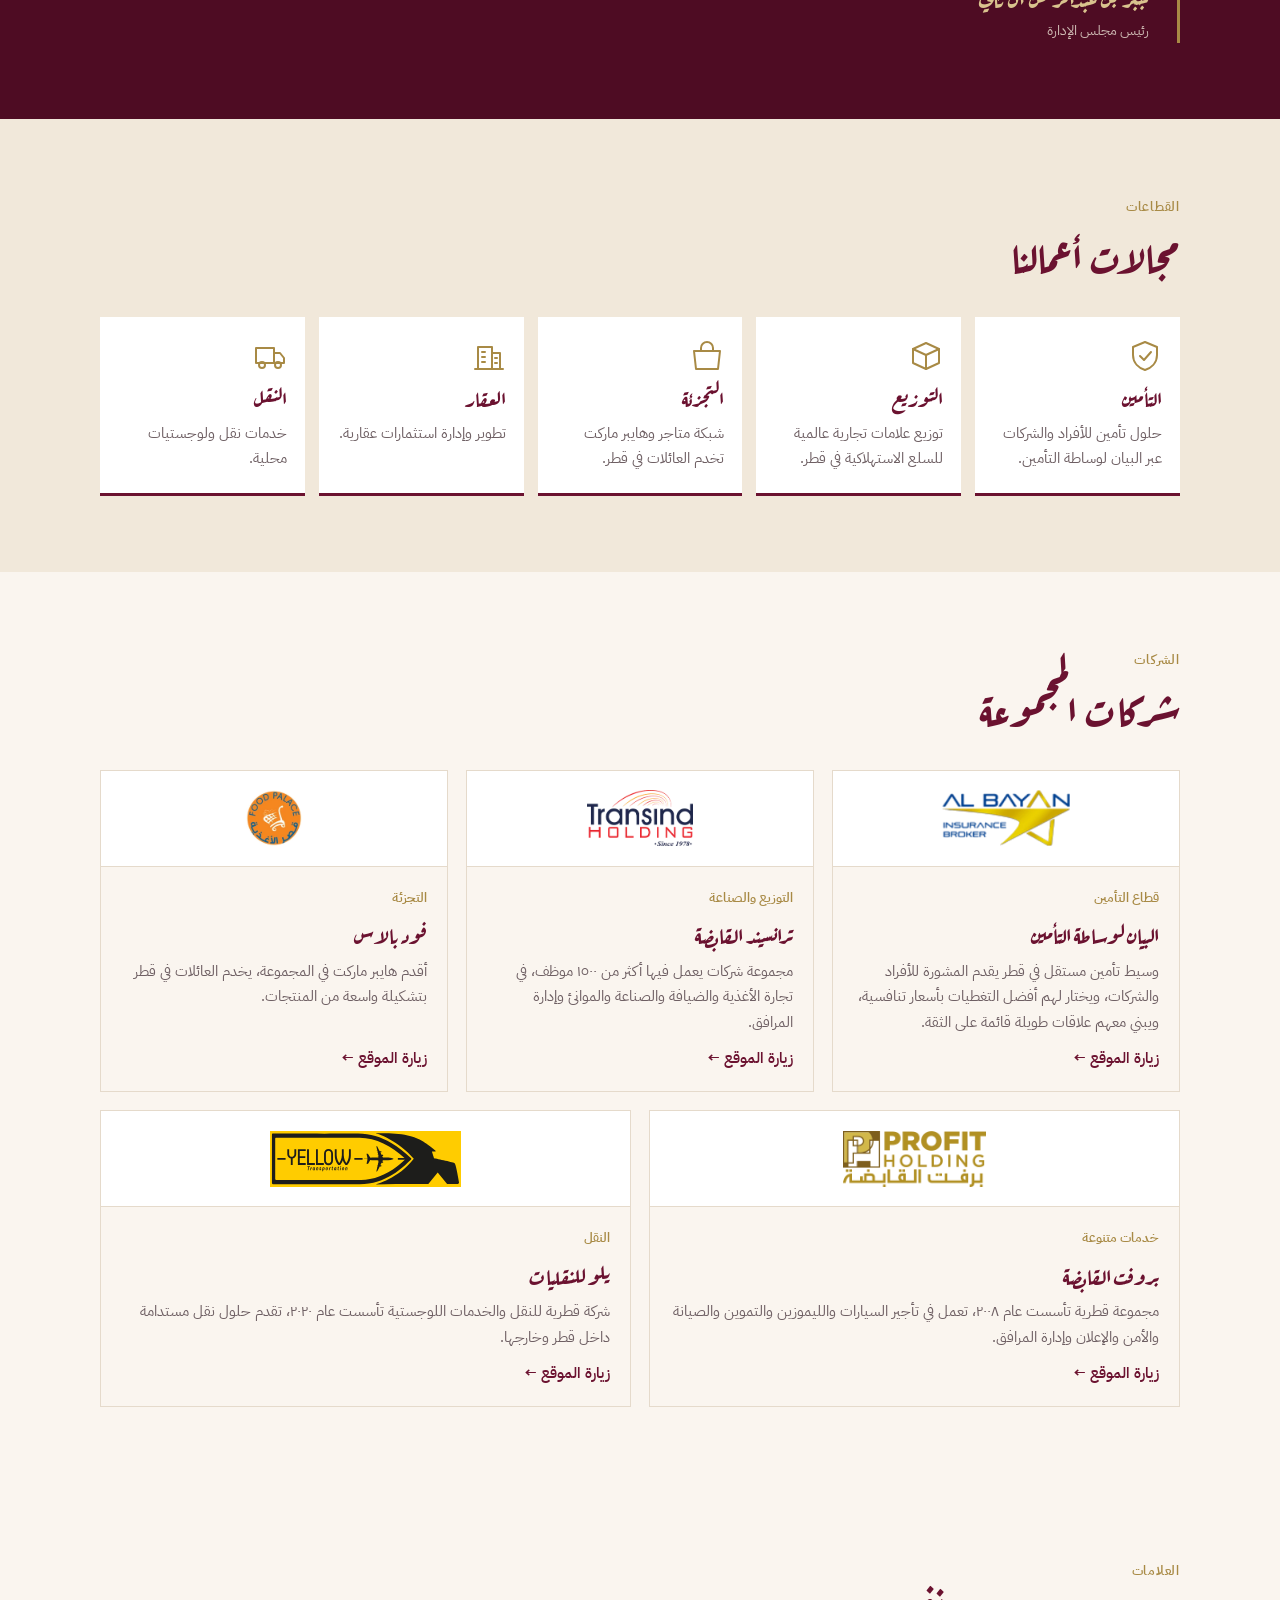
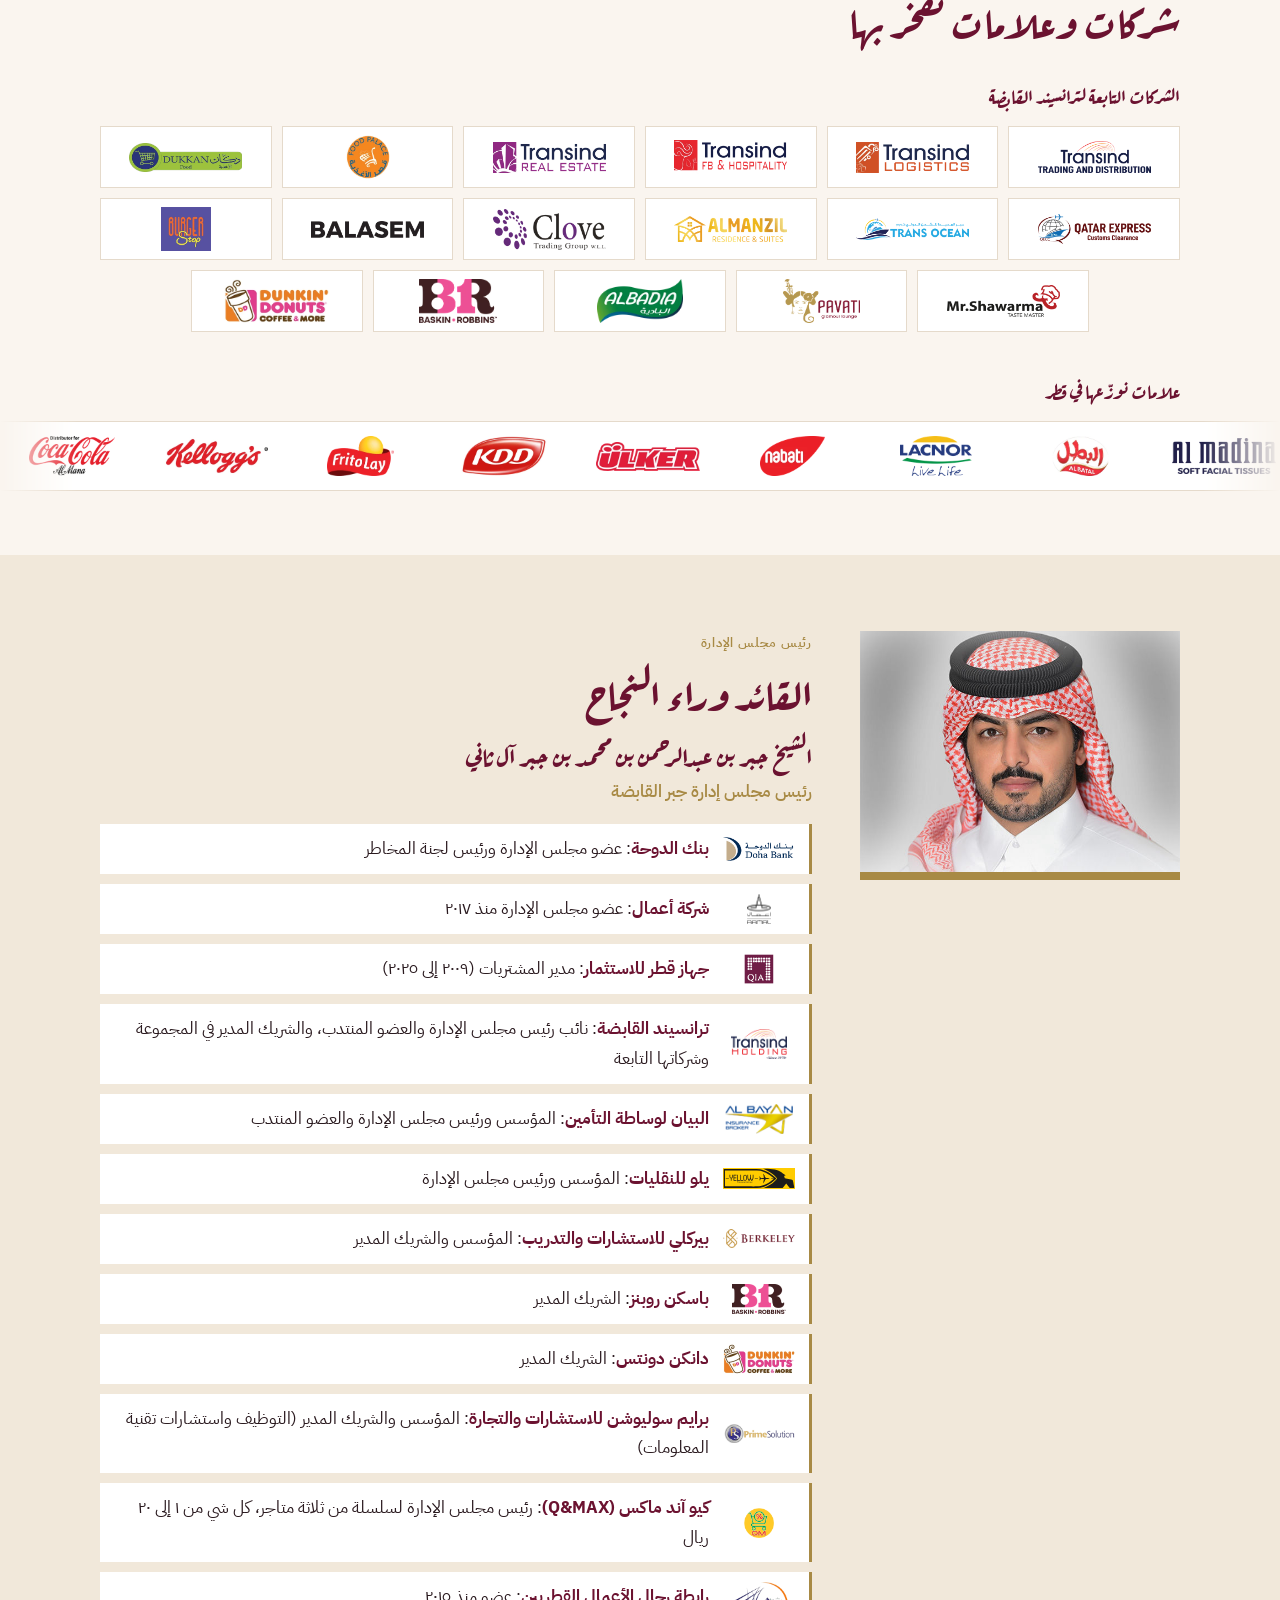
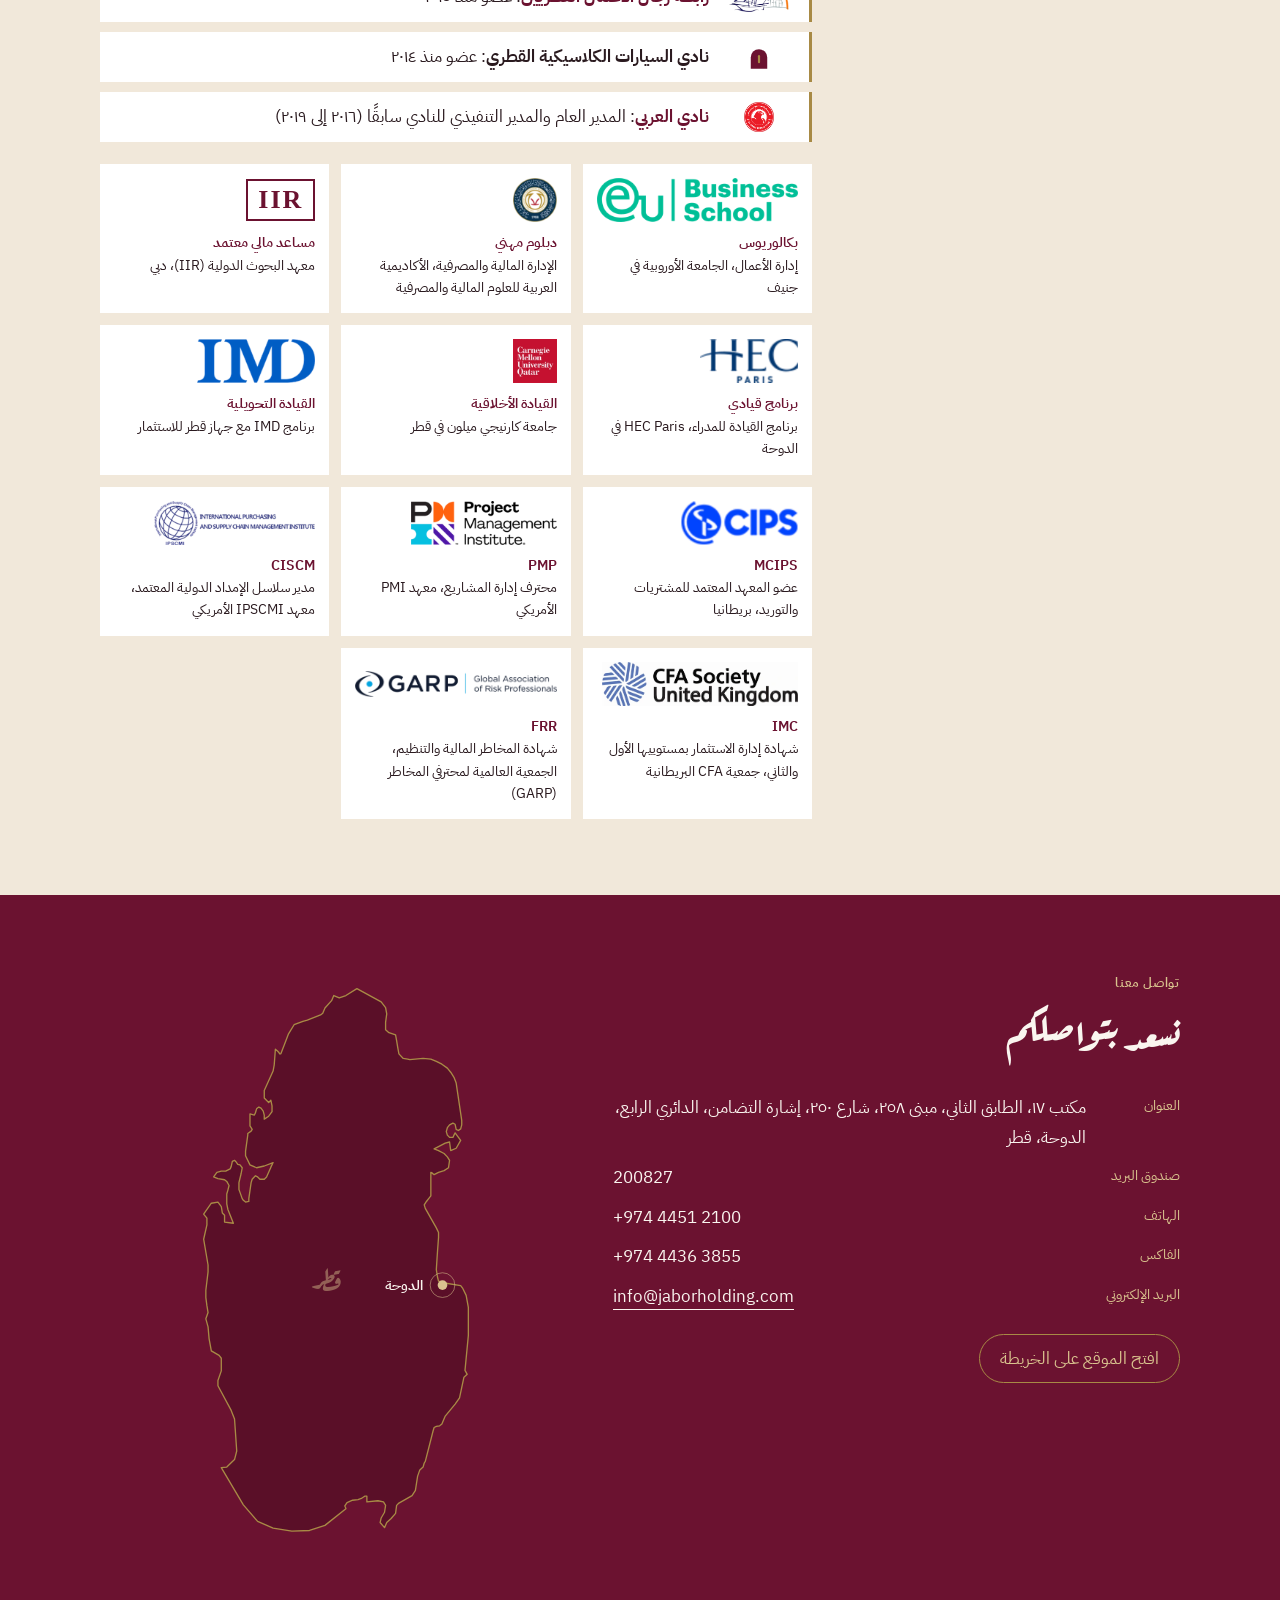
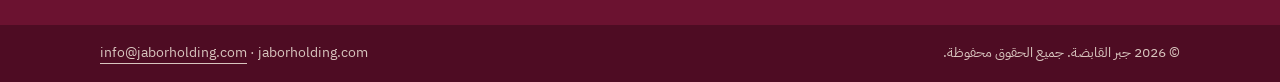
==== commit f9c08551: "Publish: education logos link to institutions, remove CV download Co-Authored-By: Claude Opus 5.5 (1" ====
--- a/index.html
+++ b/index.html
@@ -68,7 +68,7 @@
 <section id="chairman" class="alt"><div class="wrap chair">
   <div class="photo"><img src="assets/images/sheikh-img-580x450.jpg" alt="الشيخ جبر بن عبدالرحمن بن محمد بن جبر آل ثاني" onerror="this.remove()"></div>
   <div><div class="head" style="margin-bottom:18px"><span class="eyebrow">رئيس مجلس الإدارة</span><h2>القائد وراء النجاح</h2></div>
-    <h3>الشيخ جبر بن عبدالرحمن بن محمد بن جبر آل ثاني</h3><div class="role">رئيس مجلس إدارة جبر القابضة</div><ul class="roles"><li><a class="lg" href="https://www.dohabank.com.qa/" target="_blank" rel="noopener" aria-label="بنك الدوحة"><img src="assets/partners/dohabank.png" alt="" loading="lazy" onerror="this.remove()"></a><span><b><a href="https://www.dohabank.com.qa/" target="_blank" rel="noopener">بنك الدوحة</a></b>: عضو مجلس الإدارة ورئيس لجنة المخاطر</span></li><li><a class="lg" href="https://www.aamal.com.qa/" target="_blank" rel="noopener" aria-label="شركة أعمال"><img src="assets/partners/aamal.png" alt="" loading="lazy" onerror="this.remove()"></a><span><b><a href="https://www.aamal.com.qa/" target="_blank" rel="noopener">شركة أعمال</a></b>: عضو مجلس الإدارة منذ ٢٠١٧</span></li><li><a class="lg" href="https://www.qia.qa/" target="_blank" rel="noopener" aria-label="جهاز قطر للاستثمار"><img src="assets/partners/qia.png" alt="" loading="lazy" onerror="this.remove()"></a><span><b><a href="https://www.qia.qa/" target="_blank" rel="noopener">جهاز قطر للاستثمار</a></b>: مدير المشتريات (٢٠٠٩ إلى ٢٠٢٥)</span></li><li><a class="lg" href="https://www.transindgroup.com/" target="_blank" rel="noopener" aria-label="ترانسيند القابضة"><img src="assets/logos/transind-holding.webp" alt="" loading="lazy" onerror="this.remove()"></a><span><b><a href="https://www.transindgroup.com/" target="_blank" rel="noopener">ترانسيند القابضة</a></b>: نائب رئيس مجلس الإدارة والعضو المنتدب، والشريك المدير في المجموعة وشركاتها التابعة</span></li><li><a class="lg" href="https://albayaninsurance.com/" target="_blank" rel="noopener" aria-label="البيان لوساطة التأمين"><img src="assets/logos/albayan.webp" alt="" loading="lazy" onerror="this.remove()"></a><span><b><a href="https://albayaninsurance.com/" target="_blank" rel="noopener">البيان لوساطة التأمين</a></b>: المؤسس ورئيس مجلس الإدارة والعضو المنتدب</span></li><li><a class="lg" href="https://yloway.com/" target="_blank" rel="noopener" aria-label="يلو للنقليات"><img src="assets/partners/yellow.svg" alt="" loading="lazy" onerror="this.remove()"></a><span><b><a href="https://yloway.com/" target="_blank" rel="noopener">يلو للنقليات</a></b>: المؤسس ورئيس مجلس الإدارة</span></li><li><a class="lg" href="https://berkeleyqa.com/" target="_blank" rel="noopener" aria-label="بيركلي للاستشارات والتدريب"><img src="assets/partners/berkeley.png" alt="" loading="lazy" onerror="this.remove()"></a><span><b><a href="https://berkeleyqa.com/" target="_blank" rel="noopener">بيركلي للاستشارات والتدريب</a></b>: المؤسس والشريك المدير</span></li><li><a class="lg" href="https://www.baskinrobbinsmea.com/en/delivery-service/qa/" target="_blank" rel="noopener" aria-label="باسكن روبنز"><img src="assets/brands/br.webp" alt="" loading="lazy" onerror="this.remove()"></a><span><b><a href="https://www.baskinrobbinsmea.com/en/delivery-service/qa/" target="_blank" rel="noopener">باسكن روبنز</a></b>: الشريك المدير</span></li><li><a class="lg" href="https://www.dunkindonuts.com/" target="_blank" rel="noopener" aria-label="دانكن دونتس"><img src="assets/brands/dunkin.webp" alt="" loading="lazy" onerror="this.remove()"></a><span><b><a href="https://www.dunkindonuts.com/" target="_blank" rel="noopener">دانكن دونتس</a></b>: الشريك المدير</span></li><li><a class="lg" href="https://www.primesolutionconsulting.com/" target="_blank" rel="noopener" aria-label="برايم سوليوشن للاستشارات والتجارة"><img src="assets/partners/prime.png" alt="" loading="lazy" onerror="this.remove()"></a><span><b><a href="https://www.primesolutionconsulting.com/" target="_blank" rel="noopener">برايم سوليوشن للاستشارات والتجارة</a></b>: المؤسس والشريك المدير (التوظيف واستشارات تقنية المعلومات)</span></li><li><a class="lg" href="https://www.tiktok.com/@qmax0746" target="_blank" rel="noopener" aria-label="كيو آند ماكس (Q&amp;MAX)"><img src="assets/partners/qmax.png" alt="" loading="lazy" onerror="this.remove()"></a><span><b><a href="https://www.tiktok.com/@qmax0746" target="_blank" rel="noopener">كيو آند ماكس (Q&amp;MAX)</a></b>: رئيس مجلس الإدارة لسلسلة من ثلاثة متاجر، كل شي من ١ إلى ٢٠ ريال</span></li><li><a class="lg" href="https://qataribusinessmen.org/" target="_blank" rel="noopener" aria-label="رابطة رجال الأعمال القطريين"><img src="assets/partners/qba.png" alt="" loading="lazy" onerror="this.remove()"></a><span><b><a href="https://qataribusinessmen.org/" target="_blank" rel="noopener">رابطة رجال الأعمال القطريين</a></b>: عضو منذ ٢٠١٥</span></li><li><span class="lg"></span><span><b>نادي السيارات الكلاسيكية القطري</b>: عضو منذ ٢٠١٤</span></li><li><a class="lg" href="https://alarabi.qa/" target="_blank" rel="noopener" aria-label="نادي العربي"><img src="assets/partners/alarabi.png" alt="" loading="lazy" onerror="this.remove()"></a><span><b><a href="https://alarabi.qa/" target="_blank" rel="noopener">نادي العربي</a></b>: المدير العام والمدير التنفيذي للنادي سابقًا (٢٠١٦ إلى ٢٠١٩)</span></li></ul><div class="edu"><div><span class="edu-lg"><img src="assets/edu/euruni.webp" alt="" loading="lazy"></span><b>بكالوريوس</b>إدارة الأعمال، الجامعة الأوروبية في جنيف</div><div><span class="edu-lg"><img src="assets/edu/aabfs.webp" alt="" loading="lazy"></span><b>دبلوم مهني</b>الإدارة المالية والمصرفية، الأكاديمية العربية للعلوم المالية والمصرفية</div><div><span class="edu-lg"><i>IIR</i></span><b>مساعد مالي معتمد</b>معهد البحوث الدولية (IIR)، دبي</div><div><span class="edu-lg"><img src="assets/edu/hec.webp" alt="" loading="lazy"></span><b>برنامج قيادي</b>برنامج القيادة للمدراء، HEC Paris في الدوحة</div><div><span class="edu-lg"><img src="assets/edu/cmuq.webp" alt="" loading="lazy"></span><b>القيادة الأخلاقية</b>جامعة كارنيجي ميلون في قطر</div><div><span class="edu-lg"><img src="assets/edu/imd.webp" alt="" loading="lazy"></span><b>القيادة التحويلية</b>برنامج IMD مع جهاز قطر للاستثمار</div><div><span class="edu-lg"><img src="assets/edu/cips.webp" alt="" loading="lazy"></span><b>MCIPS</b>عضو المعهد المعتمد للمشتريات والتوريد، بريطانيا</div><div><span class="edu-lg"><img src="assets/edu/pmi.webp" alt="" loading="lazy"></span><b>PMP</b>محترف إدارة المشاريع، معهد PMI الأمريكي</div><div><span class="edu-lg"><img src="assets/edu/ipscmi.webp" alt="" loading="lazy"></span><b>CISCM</b>مدير سلاسل الإمداد الدولية المعتمد، معهد IPSCMI الأمريكي</div><div><span class="edu-lg"><img src="assets/edu/cfauk.webp" alt="" loading="lazy"></span><b>IMC</b>شهادة إدارة الاستثمار بمستوييها الأول والثاني، جمعية CFA البريطانية</div><div><span class="edu-lg"><img src="assets/edu/garp.webp" alt="" loading="lazy"></span><b>FRR</b>شهادة المخاطر المالية والتنظيم، الجمعية العالمية لمحترفي المخاطر (GARP)</div></div><a class="cv-btn" href="assets/Jabor_Al_Thani_CV.pdf" download>تحميل السيرة الذاتية (PDF)</a></div>
+    <h3>الشيخ جبر بن عبدالرحمن بن محمد بن جبر آل ثاني</h3><div class="role">رئيس مجلس إدارة جبر القابضة</div><ul class="roles"><li><a class="lg" href="https://www.dohabank.com.qa/" target="_blank" rel="noopener" aria-label="بنك الدوحة"><img src="assets/partners/dohabank.png" alt="" loading="lazy" onerror="this.remove()"></a><span><b><a href="https://www.dohabank.com.qa/" target="_blank" rel="noopener">بنك الدوحة</a></b>: عضو مجلس الإدارة ورئيس لجنة المخاطر</span></li><li><a class="lg" href="https://www.aamal.com.qa/" target="_blank" rel="noopener" aria-label="شركة أعمال"><img src="assets/partners/aamal.png" alt="" loading="lazy" onerror="this.remove()"></a><span><b><a href="https://www.aamal.com.qa/" target="_blank" rel="noopener">شركة أعمال</a></b>: عضو مجلس الإدارة منذ ٢٠١٧</span></li><li><a class="lg" href="https://www.qia.qa/" target="_blank" rel="noopener" aria-label="جهاز قطر للاستثمار"><img src="assets/partners/qia.png" alt="" loading="lazy" onerror="this.remove()"></a><span><b><a href="https://www.qia.qa/" target="_blank" rel="noopener">جهاز قطر للاستثمار</a></b>: مدير المشتريات (٢٠٠٩ إلى ٢٠٢٥)</span></li><li><a class="lg" href="https://www.transindgroup.com/" target="_blank" rel="noopener" aria-label="ترانسيند القابضة"><img src="assets/logos/transind-holding.webp" alt="" loading="lazy" onerror="this.remove()"></a><span><b><a href="https://www.transindgroup.com/" target="_blank" rel="noopener">ترانسيند القابضة</a></b>: نائب رئيس مجلس الإدارة والعضو المنتدب، والشريك المدير في المجموعة وشركاتها التابعة</span></li><li><a class="lg" href="https://albayaninsurance.com/" target="_blank" rel="noopener" aria-label="البيان لوساطة التأمين"><img src="assets/logos/albayan.webp" alt="" loading="lazy" onerror="this.remove()"></a><span><b><a href="https://albayaninsurance.com/" target="_blank" rel="noopener">البيان لوساطة التأمين</a></b>: المؤسس ورئيس مجلس الإدارة والعضو المنتدب</span></li><li><a class="lg" href="https://yloway.com/" target="_blank" rel="noopener" aria-label="يلو للنقليات"><img src="assets/partners/yellow.svg" alt="" loading="lazy" onerror="this.remove()"></a><span><b><a href="https://yloway.com/" target="_blank" rel="noopener">يلو للنقليات</a></b>: المؤسس ورئيس مجلس الإدارة</span></li><li><a class="lg" href="https://berkeleyqa.com/" target="_blank" rel="noopener" aria-label="بيركلي للاستشارات والتدريب"><img src="assets/partners/berkeley.png" alt="" loading="lazy" onerror="this.remove()"></a><span><b><a href="https://berkeleyqa.com/" target="_blank" rel="noopener">بيركلي للاستشارات والتدريب</a></b>: المؤسس والشريك المدير</span></li><li><a class="lg" href="https://www.baskinrobbinsmea.com/en/delivery-service/qa/" target="_blank" rel="noopener" aria-label="باسكن روبنز"><img src="assets/brands/br.webp" alt="" loading="lazy" onerror="this.remove()"></a><span><b><a href="https://www.baskinrobbinsmea.com/en/delivery-service/qa/" target="_blank" rel="noopener">باسكن روبنز</a></b>: الشريك المدير</span></li><li><a class="lg" href="https://www.dunkindonuts.com/" target="_blank" rel="noopener" aria-label="دانكن دونتس"><img src="assets/brands/dunkin.webp" alt="" loading="lazy" onerror="this.remove()"></a><span><b><a href="https://www.dunkindonuts.com/" target="_blank" rel="noopener">دانكن دونتس</a></b>: الشريك المدير</span></li><li><a class="lg" href="https://www.primesolutionconsulting.com/" target="_blank" rel="noopener" aria-label="برايم سوليوشن للاستشارات والتجارة"><img src="assets/partners/prime.png" alt="" loading="lazy" onerror="this.remove()"></a><span><b><a href="https://www.primesolutionconsulting.com/" target="_blank" rel="noopener">برايم سوليوشن للاستشارات والتجارة</a></b>: المؤسس والشريك المدير (التوظيف واستشارات تقنية المعلومات)</span></li><li><a class="lg" href="https://www.tiktok.com/@qmax0746" target="_blank" rel="noopener" aria-label="كيو آند ماكس (Q&amp;MAX)"><img src="assets/partners/qmax.png" alt="" loading="lazy" onerror="this.remove()"></a><span><b><a href="https://www.tiktok.com/@qmax0746" target="_blank" rel="noopener">كيو آند ماكس (Q&amp;MAX)</a></b>: رئيس مجلس الإدارة لسلسلة من ثلاثة متاجر، كل شي من ١ إلى ٢٠ ريال</span></li><li><a class="lg" href="https://qataribusinessmen.org/" target="_blank" rel="noopener" aria-label="رابطة رجال الأعمال القطريين"><img src="assets/partners/qba.png" alt="" loading="lazy" onerror="this.remove()"></a><span><b><a href="https://qataribusinessmen.org/" target="_blank" rel="noopener">رابطة رجال الأعمال القطريين</a></b>: عضو منذ ٢٠١٥</span></li><li><span class="lg"></span><span><b>نادي السيارات الكلاسيكية القطري</b>: عضو منذ ٢٠١٤</span></li><li><a class="lg" href="https://alarabi.qa/" target="_blank" rel="noopener" aria-label="نادي العربي"><img src="assets/partners/alarabi.png" alt="" loading="lazy" onerror="this.remove()"></a><span><b><a href="https://alarabi.qa/" target="_blank" rel="noopener">نادي العربي</a></b>: المدير العام والمدير التنفيذي للنادي سابقًا (٢٠١٦ إلى ٢٠١٩)</span></li></ul><div class="edu"><div><a class="edu-lg" href="https://www.euruni.edu/" target="_blank" rel="noopener"><img src="assets/edu/euruni.webp" alt="" loading="lazy"></a><b>بكالوريوس</b>إدارة الأعمال، الجامعة الأوروبية في جنيف</div><div><a class="edu-lg" href="https://www.aambfs.org/" target="_blank" rel="noopener"><img src="assets/edu/aabfs.webp" alt="" loading="lazy"></a><b>دبلوم مهني</b>الإدارة المالية والمصرفية، الأكاديمية العربية للعلوم المالية والمصرفية</div><div><span class="edu-lg"><i>IIR</i></span><b>مساعد مالي معتمد</b>معهد البحوث الدولية (IIR)، دبي</div><div><a class="edu-lg" href="https://www.hec.edu/en/school/international/hec-paris-doha" target="_blank" rel="noopener"><img src="assets/edu/hec.webp" alt="" loading="lazy"></a><b>برنامج قيادي</b>برنامج القيادة للمدراء، HEC Paris في الدوحة</div><div><a class="edu-lg" href="https://www.qatar.cmu.edu/" target="_blank" rel="noopener"><img src="assets/edu/cmuq.webp" alt="" loading="lazy"></a><b>القيادة الأخلاقية</b>جامعة كارنيجي ميلون في قطر</div><div><a class="edu-lg" href="https://www.imd.org/" target="_blank" rel="noopener"><img src="assets/edu/imd.webp" alt="" loading="lazy"></a><b>القيادة التحويلية</b>برنامج IMD مع جهاز قطر للاستثمار</div><div><a class="edu-lg" href="https://www.cips.org/" target="_blank" rel="noopener"><img src="assets/edu/cips.webp" alt="" loading="lazy"></a><b>MCIPS</b>عضو المعهد المعتمد للمشتريات والتوريد، بريطانيا</div><div><a class="edu-lg" href="https://www.pmi.org/" target="_blank" rel="noopener"><img src="assets/edu/pmi.webp" alt="" loading="lazy"></a><b>PMP</b>محترف إدارة المشاريع، معهد PMI الأمريكي</div><div><a class="edu-lg" href="https://www.ipscmi.org/" target="_blank" rel="noopener"><img src="assets/edu/ipscmi.webp" alt="" loading="lazy"></a><b>CISCM</b>مدير سلاسل الإمداد الدولية المعتمد، معهد IPSCMI الأمريكي</div><div><a class="edu-lg" href="https://www.cfauk.org/" target="_blank" rel="noopener"><img src="assets/edu/cfauk.webp" alt="" loading="lazy"></a><b>IMC</b>شهادة إدارة الاستثمار بمستوييها الأول والثاني، جمعية CFA البريطانية</div><div><a class="edu-lg" href="https://www.garp.org/" target="_blank" rel="noopener"><img src="assets/edu/garp.webp" alt="" loading="lazy"></a><b>FRR</b>شهادة المخاطر المالية والتنظيم، الجمعية العالمية لمحترفي المخاطر (GARP)</div></div></div>
 </div></section>
 
 <section id="contact" class="contact"><div class="wrap grid">
--- a/assets/style.css
+++ b/assets/style.css
@@ -126,7 +126,7 @@
 .roles .lg img{max-height:40px; max-width:100%; object-fit:contain}
 .roles .lg:has(img+img) img{max-width:44px}
 .roles .lg:empty{background:url("symbol.svg") center/26px no-repeat}
-a.lg{transition:opacity .2s} a.lg:hover{opacity:.75}
+a.lg,a.edu-lg{transition:opacity .2s} a.lg:hover,a.edu-lg:hover{opacity:.75}
 .roles b a{color:var(--maroon); text-decoration:none}
 .roles b a:hover{text-decoration:underline}
 .co .img .logo-img{object-fit:contain; padding:28px; background:#fff}
@@ -242,6 +242,3 @@
 .edu-lg img{height:100%; width:auto; max-width:100%; object-fit:contain; object-position:center left}
 [dir=rtl] .edu-lg img{object-position:center right}
 .edu-lg i{font-style:normal; font-family:Georgia,'Times New Roman',serif; font-weight:700; font-size:26px; letter-spacing:2px; color:var(--maroon); border:2px solid var(--maroon); padding:0 10px; line-height:38px}
-.cv-btn{display:inline-block; margin-top:22px; padding:13px 26px; background:var(--maroon); color:#fff; text-decoration:none; font-weight:600; font-size:15px; letter-spacing:.2px}
-.cv-btn:hover{background:var(--gold); color:#fff}
-.cv-btn::before{content:"↓"; display:inline-block; margin-inline-end:10px}
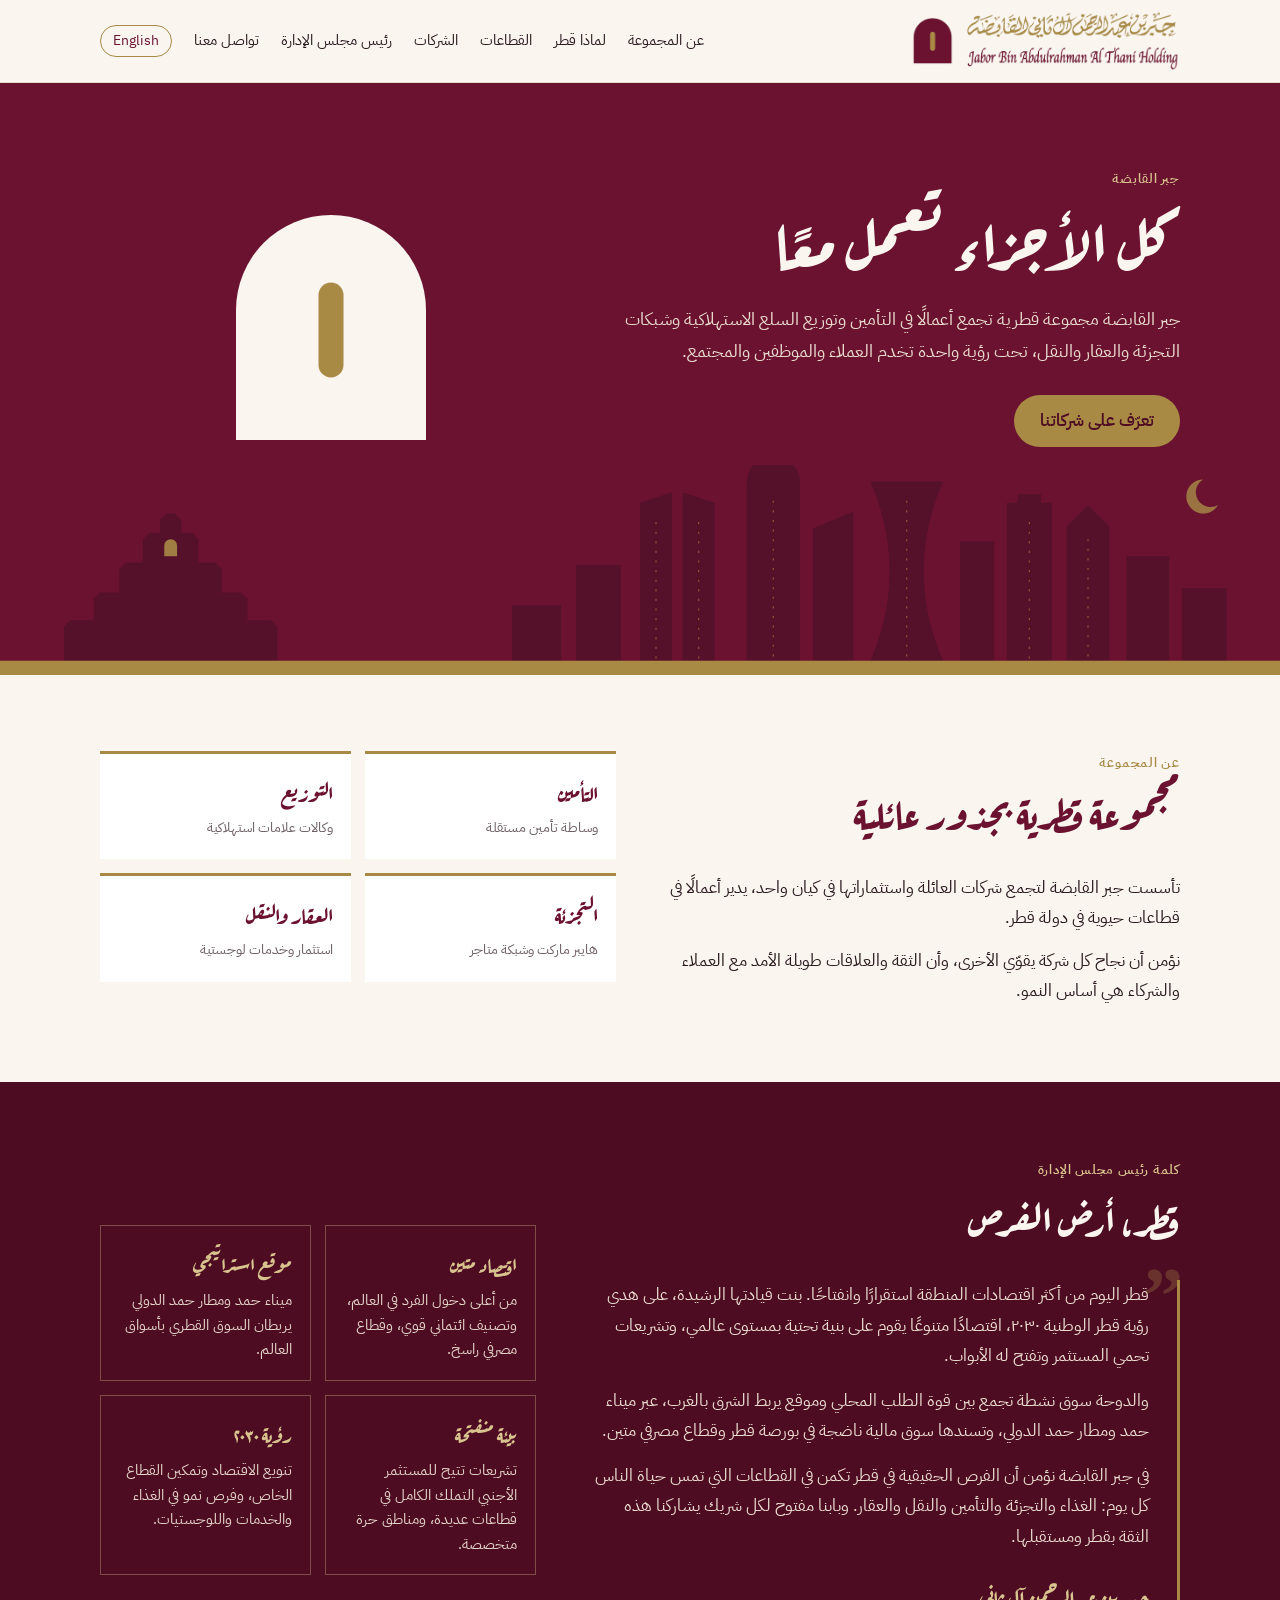
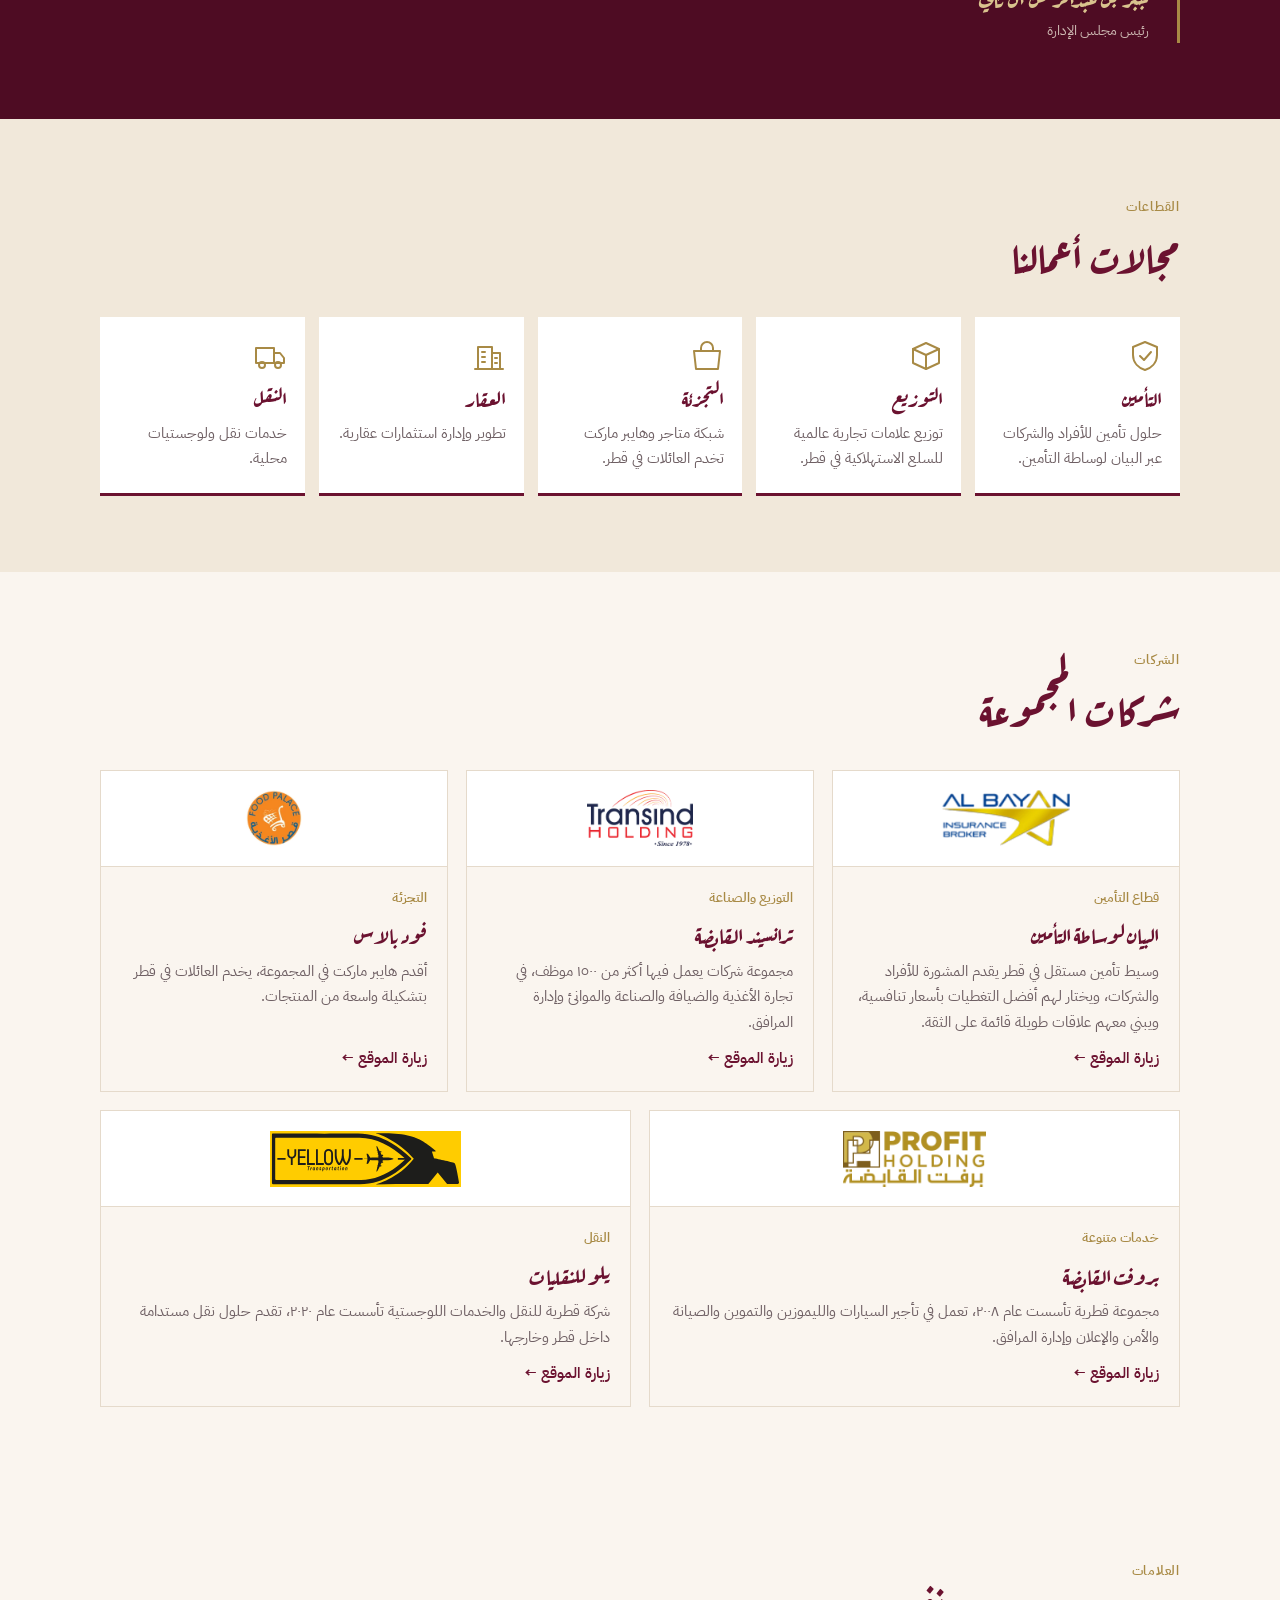
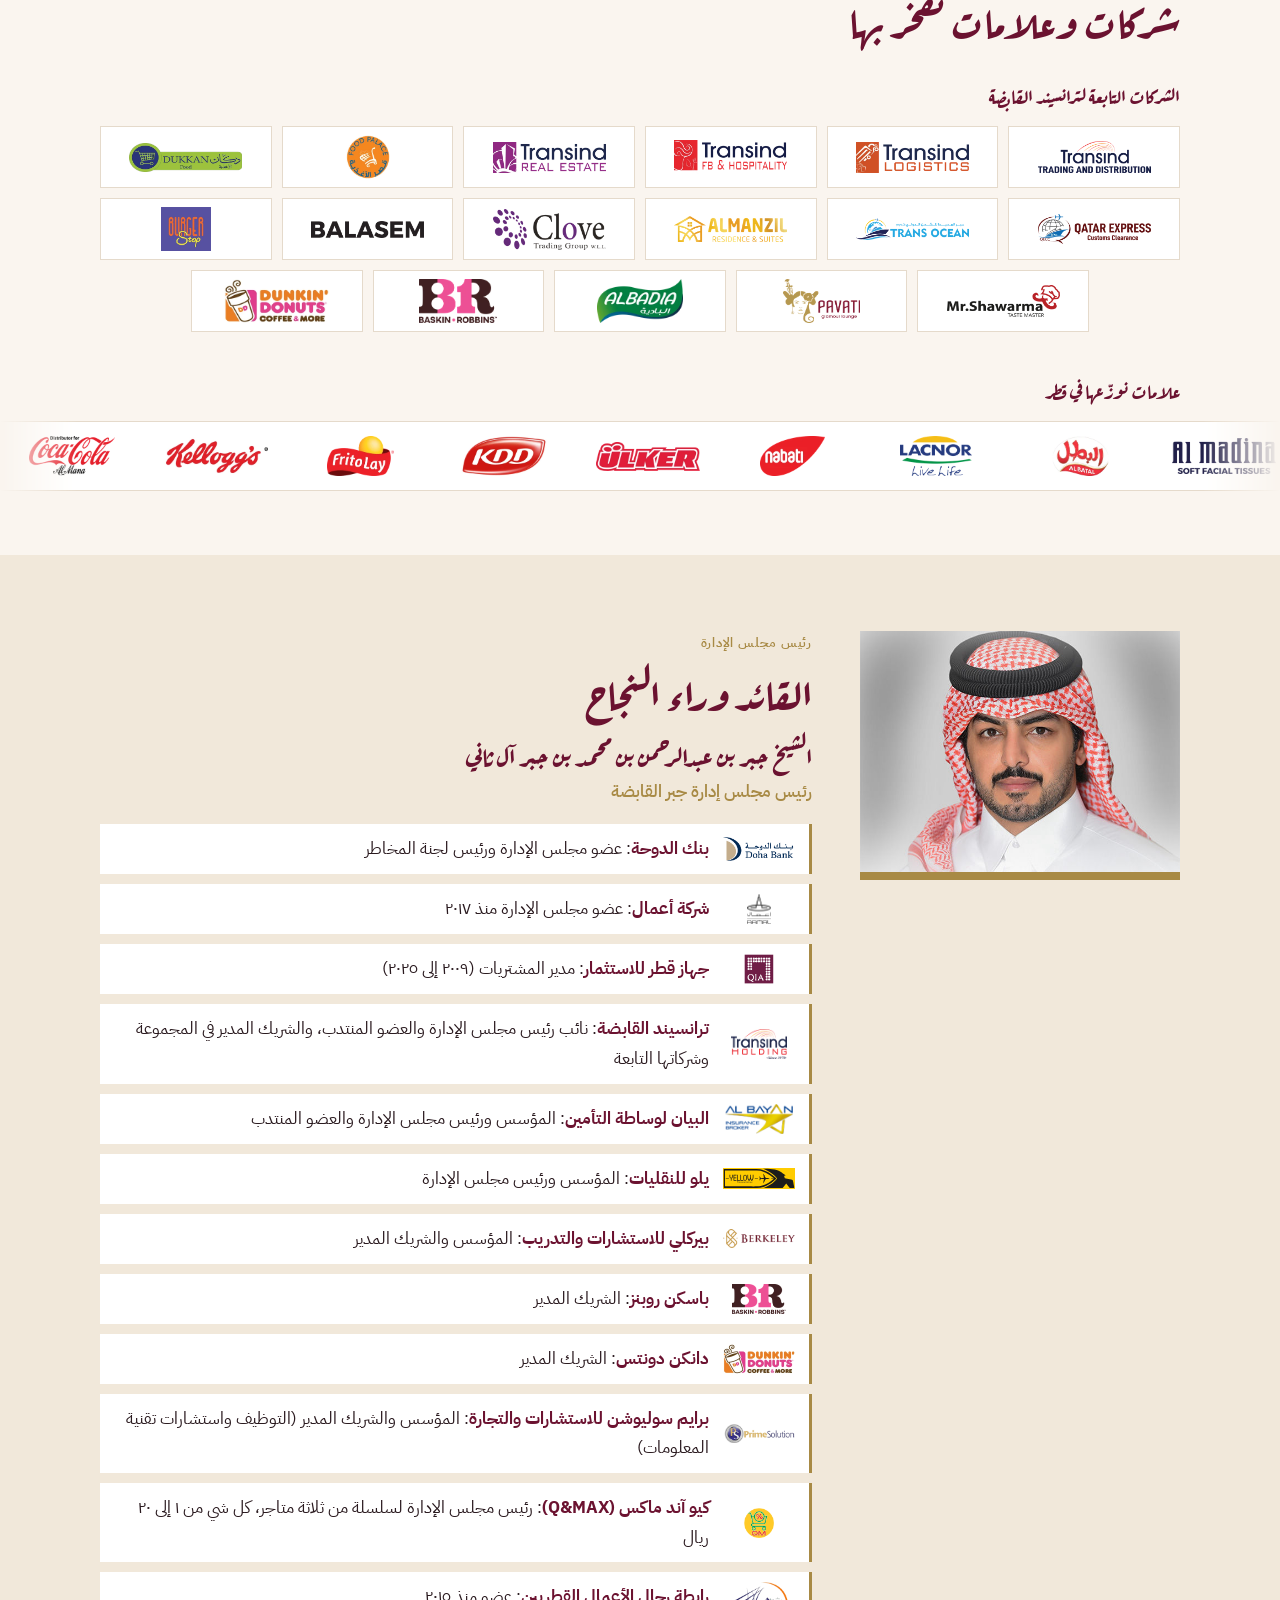
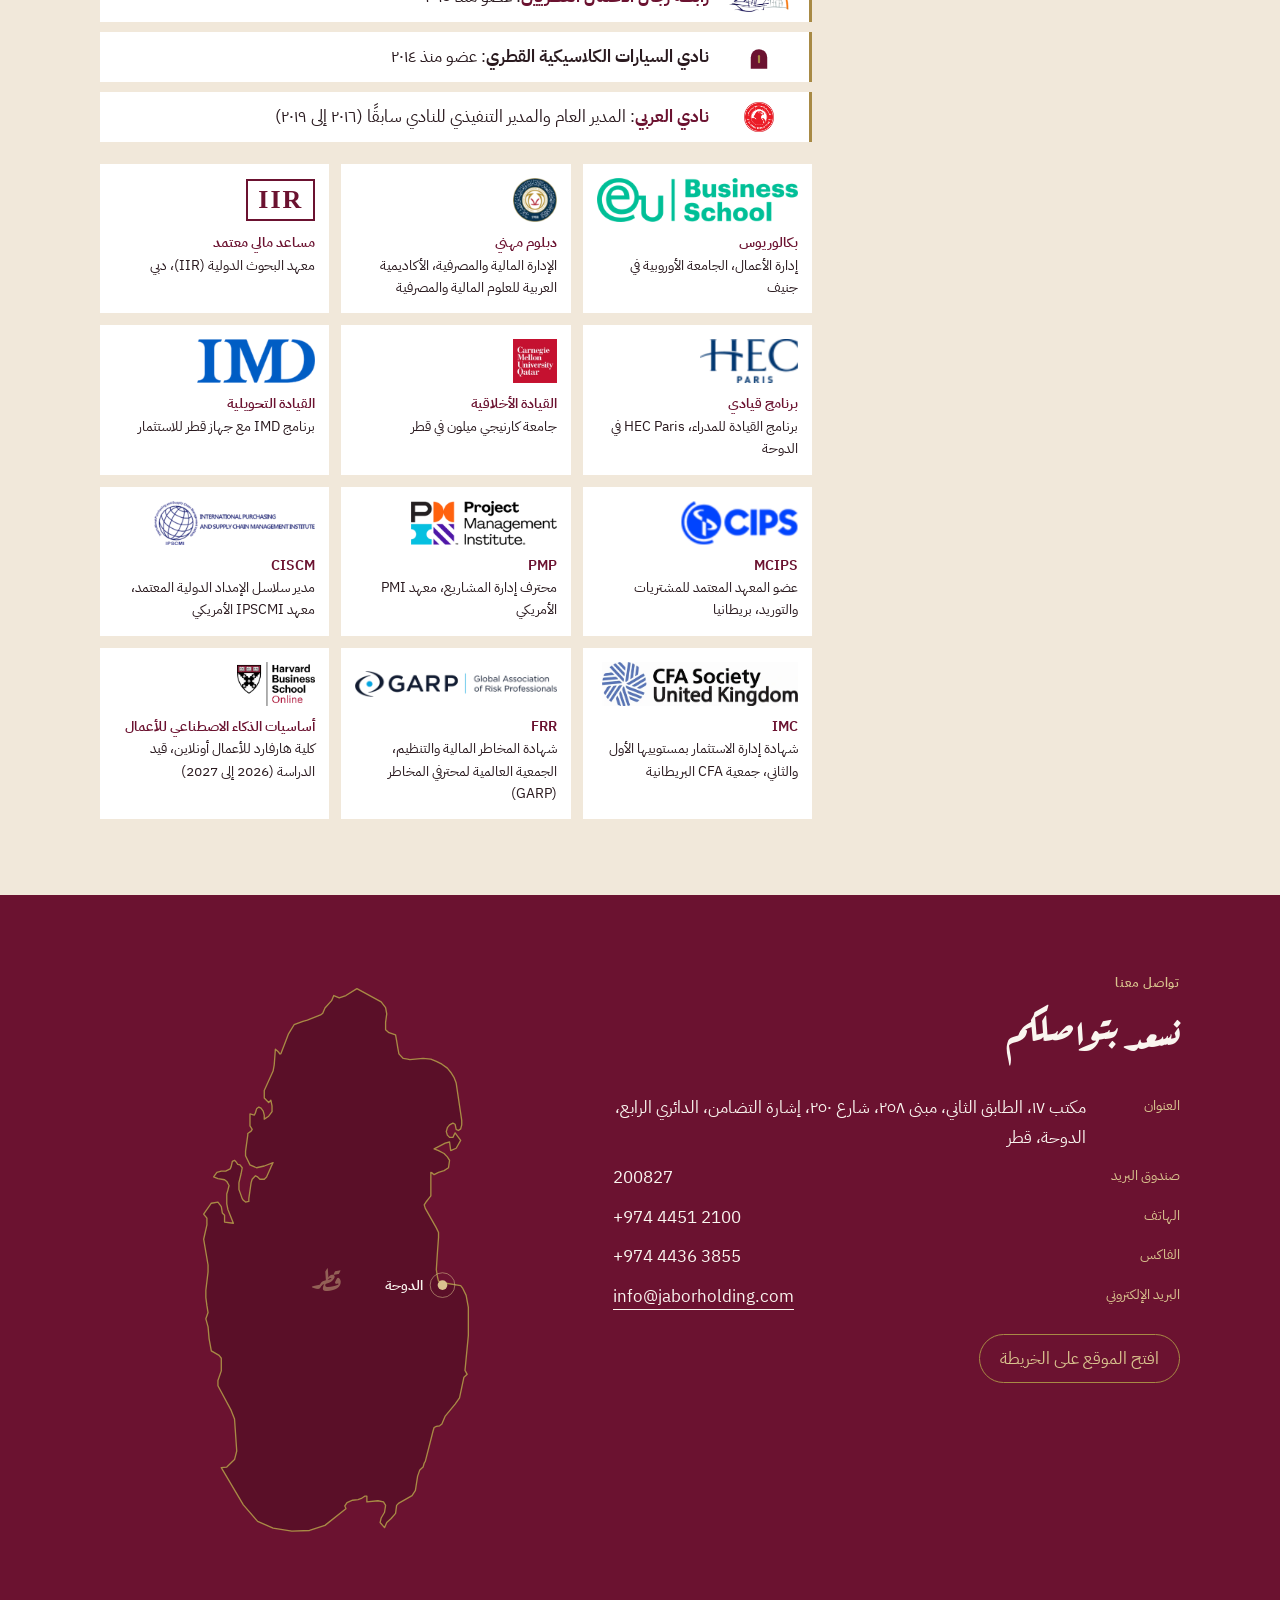
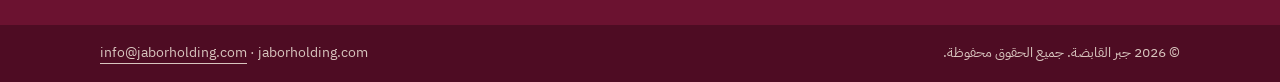
==== commit f24e8363: "Add HBS Online AI Essentials for Business to education and certifications Listed as in progress (Oct" ====
--- a/index.html
+++ b/index.html
@@ -68,7 +68,7 @@
 <section id="chairman" class="alt"><div class="wrap chair">
   <div class="photo"><img src="assets/images/sheikh-img-580x450.jpg" alt="الشيخ جبر بن عبدالرحمن بن محمد بن جبر آل ثاني" onerror="this.remove()"></div>
   <div><div class="head" style="margin-bottom:18px"><span class="eyebrow">رئيس مجلس الإدارة</span><h2>القائد وراء النجاح</h2></div>
-    <h3>الشيخ جبر بن عبدالرحمن بن محمد بن جبر آل ثاني</h3><div class="role">رئيس مجلس إدارة جبر القابضة</div><ul class="roles"><li><a class="lg" href="https://www.dohabank.com.qa/" target="_blank" rel="noopener" aria-label="بنك الدوحة"><img src="assets/partners/dohabank.png" alt="" loading="lazy" onerror="this.remove()"></a><span><b><a href="https://www.dohabank.com.qa/" target="_blank" rel="noopener">بنك الدوحة</a></b>: عضو مجلس الإدارة ورئيس لجنة المخاطر</span></li><li><a class="lg" href="https://www.aamal.com.qa/" target="_blank" rel="noopener" aria-label="شركة أعمال"><img src="assets/partners/aamal.png" alt="" loading="lazy" onerror="this.remove()"></a><span><b><a href="https://www.aamal.com.qa/" target="_blank" rel="noopener">شركة أعمال</a></b>: عضو مجلس الإدارة منذ ٢٠١٧</span></li><li><a class="lg" href="https://www.qia.qa/" target="_blank" rel="noopener" aria-label="جهاز قطر للاستثمار"><img src="assets/partners/qia.png" alt="" loading="lazy" onerror="this.remove()"></a><span><b><a href="https://www.qia.qa/" target="_blank" rel="noopener">جهاز قطر للاستثمار</a></b>: مدير المشتريات (٢٠٠٩ إلى ٢٠٢٥)</span></li><li><a class="lg" href="https://www.transindgroup.com/" target="_blank" rel="noopener" aria-label="ترانسيند القابضة"><img src="assets/logos/transind-holding.webp" alt="" loading="lazy" onerror="this.remove()"></a><span><b><a href="https://www.transindgroup.com/" target="_blank" rel="noopener">ترانسيند القابضة</a></b>: نائب رئيس مجلس الإدارة والعضو المنتدب، والشريك المدير في المجموعة وشركاتها التابعة</span></li><li><a class="lg" href="https://albayaninsurance.com/" target="_blank" rel="noopener" aria-label="البيان لوساطة التأمين"><img src="assets/logos/albayan.webp" alt="" loading="lazy" onerror="this.remove()"></a><span><b><a href="https://albayaninsurance.com/" target="_blank" rel="noopener">البيان لوساطة التأمين</a></b>: المؤسس ورئيس مجلس الإدارة والعضو المنتدب</span></li><li><a class="lg" href="https://yloway.com/" target="_blank" rel="noopener" aria-label="يلو للنقليات"><img src="assets/partners/yellow.svg" alt="" loading="lazy" onerror="this.remove()"></a><span><b><a href="https://yloway.com/" target="_blank" rel="noopener">يلو للنقليات</a></b>: المؤسس ورئيس مجلس الإدارة</span></li><li><a class="lg" href="https://berkeleyqa.com/" target="_blank" rel="noopener" aria-label="بيركلي للاستشارات والتدريب"><img src="assets/partners/berkeley.png" alt="" loading="lazy" onerror="this.remove()"></a><span><b><a href="https://berkeleyqa.com/" target="_blank" rel="noopener">بيركلي للاستشارات والتدريب</a></b>: المؤسس والشريك المدير</span></li><li><a class="lg" href="https://www.baskinrobbinsmea.com/en/delivery-service/qa/" target="_blank" rel="noopener" aria-label="باسكن روبنز"><img src="assets/brands/br.webp" alt="" loading="lazy" onerror="this.remove()"></a><span><b><a href="https://www.baskinrobbinsmea.com/en/delivery-service/qa/" target="_blank" rel="noopener">باسكن روبنز</a></b>: الشريك المدير</span></li><li><a class="lg" href="https://www.dunkindonuts.com/" target="_blank" rel="noopener" aria-label="دانكن دونتس"><img src="assets/brands/dunkin.webp" alt="" loading="lazy" onerror="this.remove()"></a><span><b><a href="https://www.dunkindonuts.com/" target="_blank" rel="noopener">دانكن دونتس</a></b>: الشريك المدير</span></li><li><a class="lg" href="https://www.primesolutionconsulting.com/" target="_blank" rel="noopener" aria-label="برايم سوليوشن للاستشارات والتجارة"><img src="assets/partners/prime.png" alt="" loading="lazy" onerror="this.remove()"></a><span><b><a href="https://www.primesolutionconsulting.com/" target="_blank" rel="noopener">برايم سوليوشن للاستشارات والتجارة</a></b>: المؤسس والشريك المدير (التوظيف واستشارات تقنية المعلومات)</span></li><li><a class="lg" href="https://www.tiktok.com/@qmax0746" target="_blank" rel="noopener" aria-label="كيو آند ماكس (Q&amp;MAX)"><img src="assets/partners/qmax.png" alt="" loading="lazy" onerror="this.remove()"></a><span><b><a href="https://www.tiktok.com/@qmax0746" target="_blank" rel="noopener">كيو آند ماكس (Q&amp;MAX)</a></b>: رئيس مجلس الإدارة لسلسلة من ثلاثة متاجر، كل شي من ١ إلى ٢٠ ريال</span></li><li><a class="lg" href="https://qataribusinessmen.org/" target="_blank" rel="noopener" aria-label="رابطة رجال الأعمال القطريين"><img src="assets/partners/qba.png" alt="" loading="lazy" onerror="this.remove()"></a><span><b><a href="https://qataribusinessmen.org/" target="_blank" rel="noopener">رابطة رجال الأعمال القطريين</a></b>: عضو منذ ٢٠١٥</span></li><li><span class="lg"></span><span><b>نادي السيارات الكلاسيكية القطري</b>: عضو منذ ٢٠١٤</span></li><li><a class="lg" href="https://alarabi.qa/" target="_blank" rel="noopener" aria-label="نادي العربي"><img src="assets/partners/alarabi.png" alt="" loading="lazy" onerror="this.remove()"></a><span><b><a href="https://alarabi.qa/" target="_blank" rel="noopener">نادي العربي</a></b>: المدير العام والمدير التنفيذي للنادي سابقًا (٢٠١٦ إلى ٢٠١٩)</span></li></ul><div class="edu"><div><a class="edu-lg" href="https://www.euruni.edu/" target="_blank" rel="noopener"><img src="assets/edu/euruni.webp" alt="" loading="lazy"></a><b>بكالوريوس</b>إدارة الأعمال، الجامعة الأوروبية في جنيف</div><div><a class="edu-lg" href="https://www.aambfs.org/" target="_blank" rel="noopener"><img src="assets/edu/aabfs.webp" alt="" loading="lazy"></a><b>دبلوم مهني</b>الإدارة المالية والمصرفية، الأكاديمية العربية للعلوم المالية والمصرفية</div><div><span class="edu-lg"><i>IIR</i></span><b>مساعد مالي معتمد</b>معهد البحوث الدولية (IIR)، دبي</div><div><a class="edu-lg" href="https://www.hec.edu/en/school/international/hec-paris-doha" target="_blank" rel="noopener"><img src="assets/edu/hec.webp" alt="" loading="lazy"></a><b>برنامج قيادي</b>برنامج القيادة للمدراء، HEC Paris في الدوحة</div><div><a class="edu-lg" href="https://www.qatar.cmu.edu/" target="_blank" rel="noopener"><img src="assets/edu/cmuq.webp" alt="" loading="lazy"></a><b>القيادة الأخلاقية</b>جامعة كارنيجي ميلون في قطر</div><div><a class="edu-lg" href="https://www.imd.org/" target="_blank" rel="noopener"><img src="assets/edu/imd.webp" alt="" loading="lazy"></a><b>القيادة التحويلية</b>برنامج IMD مع جهاز قطر للاستثمار</div><div><a class="edu-lg" href="https://www.cips.org/" target="_blank" rel="noopener"><img src="assets/edu/cips.webp" alt="" loading="lazy"></a><b>MCIPS</b>عضو المعهد المعتمد للمشتريات والتوريد، بريطانيا</div><div><a class="edu-lg" href="https://www.pmi.org/" target="_blank" rel="noopener"><img src="assets/edu/pmi.webp" alt="" loading="lazy"></a><b>PMP</b>محترف إدارة المشاريع، معهد PMI الأمريكي</div><div><a class="edu-lg" href="https://www.ipscmi.org/" target="_blank" rel="noopener"><img src="assets/edu/ipscmi.webp" alt="" loading="lazy"></a><b>CISCM</b>مدير سلاسل الإمداد الدولية المعتمد، معهد IPSCMI الأمريكي</div><div><a class="edu-lg" href="https://www.cfauk.org/" target="_blank" rel="noopener"><img src="assets/edu/cfauk.webp" alt="" loading="lazy"></a><b>IMC</b>شهادة إدارة الاستثمار بمستوييها الأول والثاني، جمعية CFA البريطانية</div><div><a class="edu-lg" href="https://www.garp.org/" target="_blank" rel="noopener"><img src="assets/edu/garp.webp" alt="" loading="lazy"></a><b>FRR</b>شهادة المخاطر المالية والتنظيم، الجمعية العالمية لمحترفي المخاطر (GARP)</div></div></div>
+    <h3>الشيخ جبر بن عبدالرحمن بن محمد بن جبر آل ثاني</h3><div class="role">رئيس مجلس إدارة جبر القابضة</div><ul class="roles"><li><a class="lg" href="https://www.dohabank.com.qa/" target="_blank" rel="noopener" aria-label="بنك الدوحة"><img src="assets/partners/dohabank.png" alt="" loading="lazy" onerror="this.remove()"></a><span><b><a href="https://www.dohabank.com.qa/" target="_blank" rel="noopener">بنك الدوحة</a></b>: عضو مجلس الإدارة ورئيس لجنة المخاطر</span></li><li><a class="lg" href="https://www.aamal.com.qa/" target="_blank" rel="noopener" aria-label="شركة أعمال"><img src="assets/partners/aamal.png" alt="" loading="lazy" onerror="this.remove()"></a><span><b><a href="https://www.aamal.com.qa/" target="_blank" rel="noopener">شركة أعمال</a></b>: عضو مجلس الإدارة منذ ٢٠١٧</span></li><li><a class="lg" href="https://www.qia.qa/" target="_blank" rel="noopener" aria-label="جهاز قطر للاستثمار"><img src="assets/partners/qia.png" alt="" loading="lazy" onerror="this.remove()"></a><span><b><a href="https://www.qia.qa/" target="_blank" rel="noopener">جهاز قطر للاستثمار</a></b>: مدير المشتريات (٢٠٠٩ إلى ٢٠٢٥)</span></li><li><a class="lg" href="https://www.transindgroup.com/" target="_blank" rel="noopener" aria-label="ترانسيند القابضة"><img src="assets/logos/transind-holding.webp" alt="" loading="lazy" onerror="this.remove()"></a><span><b><a href="https://www.transindgroup.com/" target="_blank" rel="noopener">ترانسيند القابضة</a></b>: نائب رئيس مجلس الإدارة والعضو المنتدب، والشريك المدير في المجموعة وشركاتها التابعة</span></li><li><a class="lg" href="https://albayaninsurance.com/" target="_blank" rel="noopener" aria-label="البيان لوساطة التأمين"><img src="assets/logos/albayan.webp" alt="" loading="lazy" onerror="this.remove()"></a><span><b><a href="https://albayaninsurance.com/" target="_blank" rel="noopener">البيان لوساطة التأمين</a></b>: المؤسس ورئيس مجلس الإدارة والعضو المنتدب</span></li><li><a class="lg" href="https://yloway.com/" target="_blank" rel="noopener" aria-label="يلو للنقليات"><img src="assets/partners/yellow.svg" alt="" loading="lazy" onerror="this.remove()"></a><span><b><a href="https://yloway.com/" target="_blank" rel="noopener">يلو للنقليات</a></b>: المؤسس ورئيس مجلس الإدارة</span></li><li><a class="lg" href="https://berkeleyqa.com/" target="_blank" rel="noopener" aria-label="بيركلي للاستشارات والتدريب"><img src="assets/partners/berkeley.png" alt="" loading="lazy" onerror="this.remove()"></a><span><b><a href="https://berkeleyqa.com/" target="_blank" rel="noopener">بيركلي للاستشارات والتدريب</a></b>: المؤسس والشريك المدير</span></li><li><a class="lg" href="https://www.baskinrobbinsmea.com/en/delivery-service/qa/" target="_blank" rel="noopener" aria-label="باسكن روبنز"><img src="assets/brands/br.webp" alt="" loading="lazy" onerror="this.remove()"></a><span><b><a href="https://www.baskinrobbinsmea.com/en/delivery-service/qa/" target="_blank" rel="noopener">باسكن روبنز</a></b>: الشريك المدير</span></li><li><a class="lg" href="https://www.dunkindonuts.com/" target="_blank" rel="noopener" aria-label="دانكن دونتس"><img src="assets/brands/dunkin.webp" alt="" loading="lazy" onerror="this.remove()"></a><span><b><a href="https://www.dunkindonuts.com/" target="_blank" rel="noopener">دانكن دونتس</a></b>: الشريك المدير</span></li><li><a class="lg" href="https://www.primesolutionconsulting.com/" target="_blank" rel="noopener" aria-label="برايم سوليوشن للاستشارات والتجارة"><img src="assets/partners/prime.png" alt="" loading="lazy" onerror="this.remove()"></a><span><b><a href="https://www.primesolutionconsulting.com/" target="_blank" rel="noopener">برايم سوليوشن للاستشارات والتجارة</a></b>: المؤسس والشريك المدير (التوظيف واستشارات تقنية المعلومات)</span></li><li><a class="lg" href="https://www.tiktok.com/@qmax0746" target="_blank" rel="noopener" aria-label="كيو آند ماكس (Q&amp;MAX)"><img src="assets/partners/qmax.png" alt="" loading="lazy" onerror="this.remove()"></a><span><b><a href="https://www.tiktok.com/@qmax0746" target="_blank" rel="noopener">كيو آند ماكس (Q&amp;MAX)</a></b>: رئيس مجلس الإدارة لسلسلة من ثلاثة متاجر، كل شي من ١ إلى ٢٠ ريال</span></li><li><a class="lg" href="https://qataribusinessmen.org/" target="_blank" rel="noopener" aria-label="رابطة رجال الأعمال القطريين"><img src="assets/partners/qba.png" alt="" loading="lazy" onerror="this.remove()"></a><span><b><a href="https://qataribusinessmen.org/" target="_blank" rel="noopener">رابطة رجال الأعمال القطريين</a></b>: عضو منذ ٢٠١٥</span></li><li><span class="lg"></span><span><b>نادي السيارات الكلاسيكية القطري</b>: عضو منذ ٢٠١٤</span></li><li><a class="lg" href="https://alarabi.qa/" target="_blank" rel="noopener" aria-label="نادي العربي"><img src="assets/partners/alarabi.png" alt="" loading="lazy" onerror="this.remove()"></a><span><b><a href="https://alarabi.qa/" target="_blank" rel="noopener">نادي العربي</a></b>: المدير العام والمدير التنفيذي للنادي سابقًا (٢٠١٦ إلى ٢٠١٩)</span></li></ul><div class="edu"><div><a class="edu-lg" href="https://www.euruni.edu/" target="_blank" rel="noopener"><img src="assets/edu/euruni.webp" alt="" loading="lazy"></a><b>بكالوريوس</b>إدارة الأعمال، الجامعة الأوروبية في جنيف</div><div><a class="edu-lg" href="https://www.aambfs.org/" target="_blank" rel="noopener"><img src="assets/edu/aabfs.webp" alt="" loading="lazy"></a><b>دبلوم مهني</b>الإدارة المالية والمصرفية، الأكاديمية العربية للعلوم المالية والمصرفية</div><div><span class="edu-lg"><i>IIR</i></span><b>مساعد مالي معتمد</b>معهد البحوث الدولية (IIR)، دبي</div><div><a class="edu-lg" href="https://www.hec.edu/en/school/international/hec-paris-doha" target="_blank" rel="noopener"><img src="assets/edu/hec.webp" alt="" loading="lazy"></a><b>برنامج قيادي</b>برنامج القيادة للمدراء، HEC Paris في الدوحة</div><div><a class="edu-lg" href="https://www.qatar.cmu.edu/" target="_blank" rel="noopener"><img src="assets/edu/cmuq.webp" alt="" loading="lazy"></a><b>القيادة الأخلاقية</b>جامعة كارنيجي ميلون في قطر</div><div><a class="edu-lg" href="https://www.imd.org/" target="_blank" rel="noopener"><img src="assets/edu/imd.webp" alt="" loading="lazy"></a><b>القيادة التحويلية</b>برنامج IMD مع جهاز قطر للاستثمار</div><div><a class="edu-lg" href="https://www.cips.org/" target="_blank" rel="noopener"><img src="assets/edu/cips.webp" alt="" loading="lazy"></a><b>MCIPS</b>عضو المعهد المعتمد للمشتريات والتوريد، بريطانيا</div><div><a class="edu-lg" href="https://www.pmi.org/" target="_blank" rel="noopener"><img src="assets/edu/pmi.webp" alt="" loading="lazy"></a><b>PMP</b>محترف إدارة المشاريع، معهد PMI الأمريكي</div><div><a class="edu-lg" href="https://www.ipscmi.org/" target="_blank" rel="noopener"><img src="assets/edu/ipscmi.webp" alt="" loading="lazy"></a><b>CISCM</b>مدير سلاسل الإمداد الدولية المعتمد، معهد IPSCMI الأمريكي</div><div><a class="edu-lg" href="https://www.cfauk.org/" target="_blank" rel="noopener"><img src="assets/edu/cfauk.webp" alt="" loading="lazy"></a><b>IMC</b>شهادة إدارة الاستثمار بمستوييها الأول والثاني، جمعية CFA البريطانية</div><div><a class="edu-lg" href="https://www.garp.org/" target="_blank" rel="noopener"><img src="assets/edu/garp.webp" alt="" loading="lazy"></a><b>FRR</b>شهادة المخاطر المالية والتنظيم، الجمعية العالمية لمحترفي المخاطر (GARP)</div><div><a class="edu-lg" href="https://online.hbs.edu/courses/ai-essentials-for-business/" target="_blank" rel="noopener"><img src="assets/edu/hbso.webp" alt="" loading="lazy"></a><b>أساسيات الذكاء الاصطناعي للأعمال</b>كلية هارفارد للأعمال أونلاين، قيد الدراسة (2026 إلى 2027)</div></div></div>
 </div></section>
 
 <section id="contact" class="contact"><div class="wrap grid">
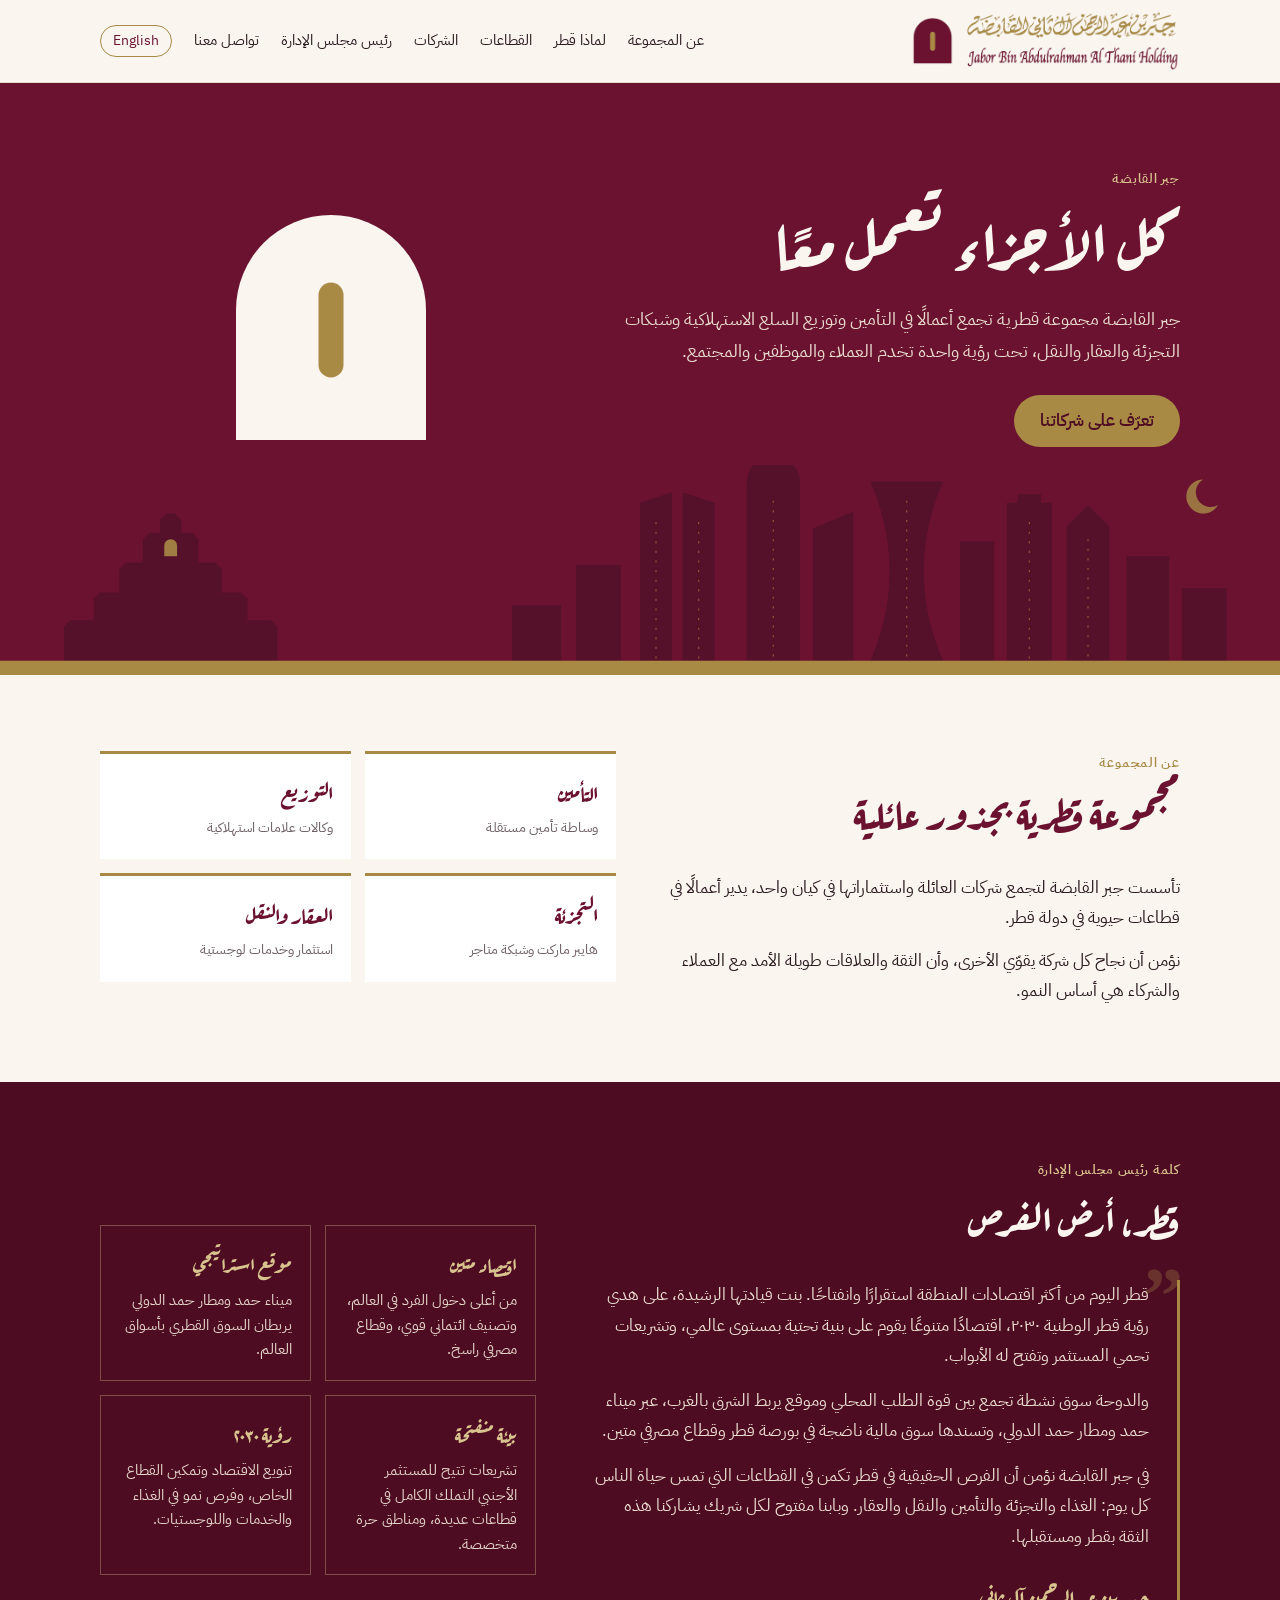
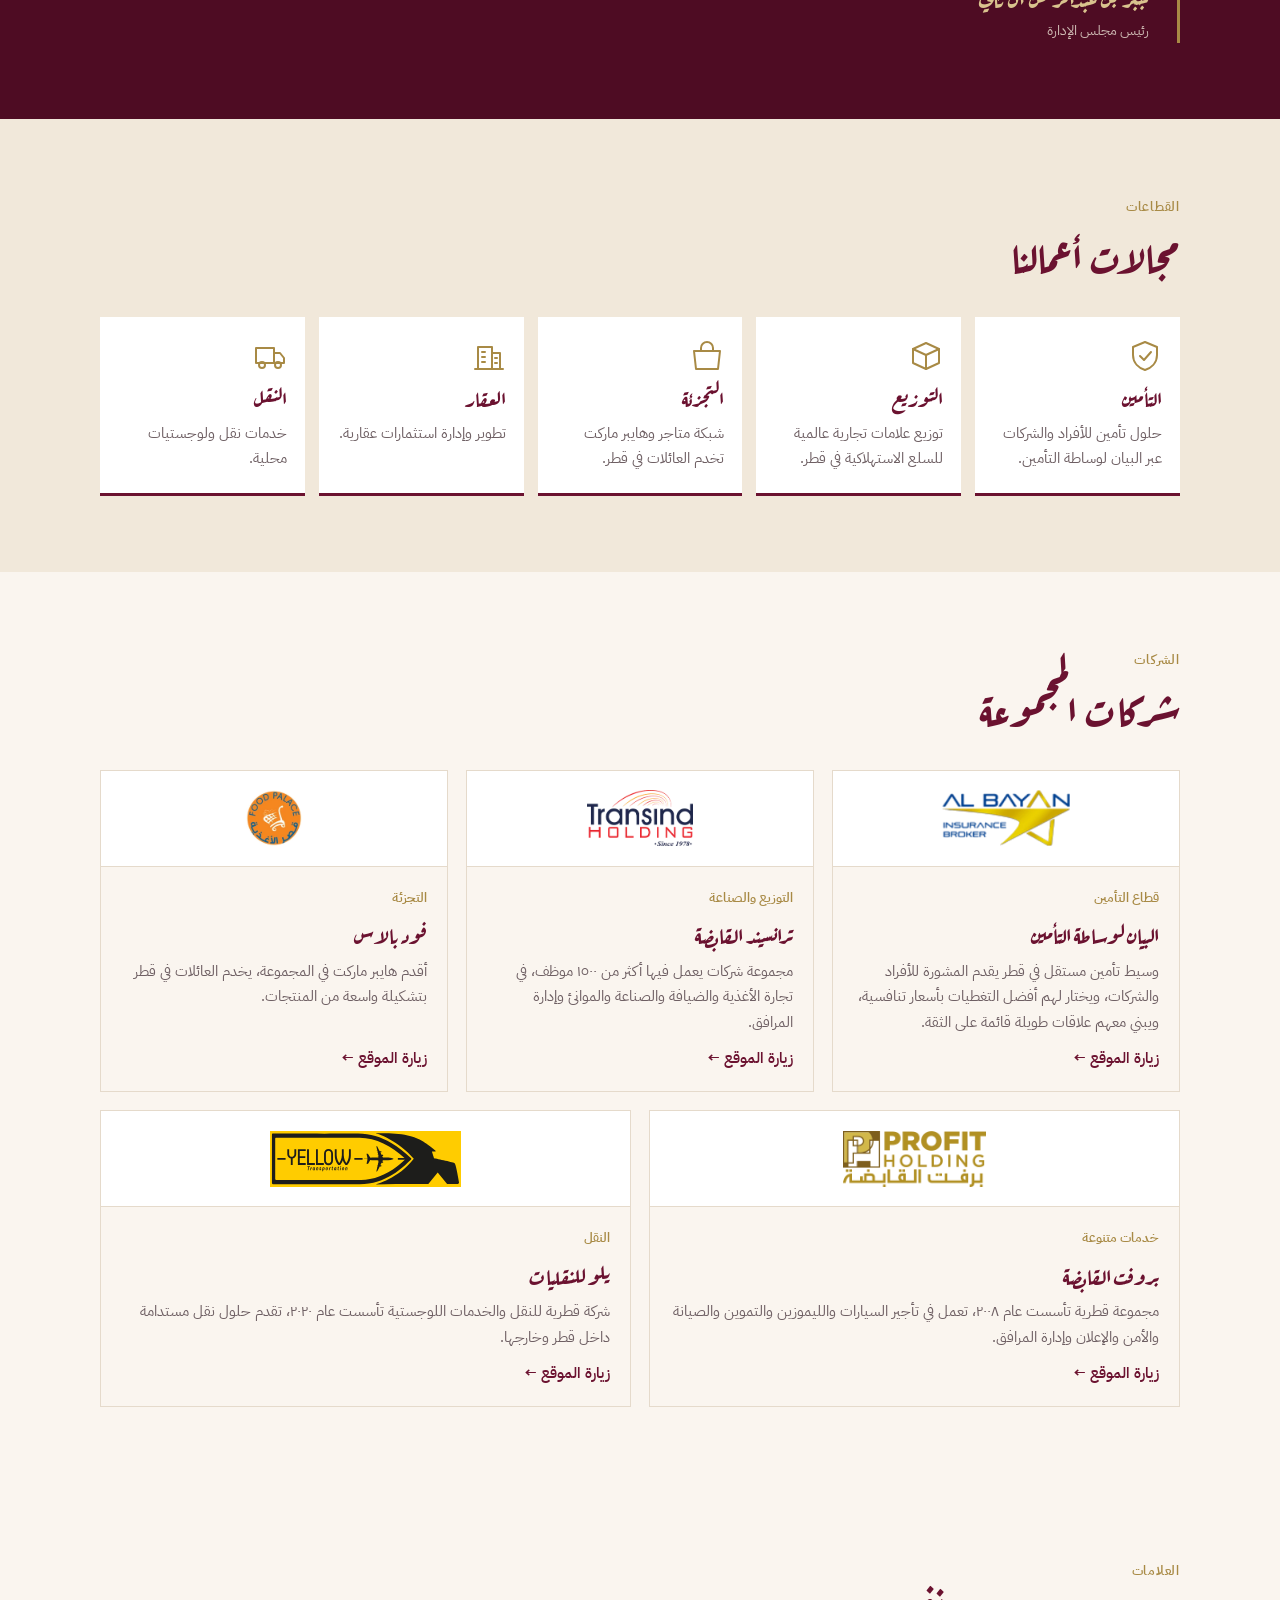
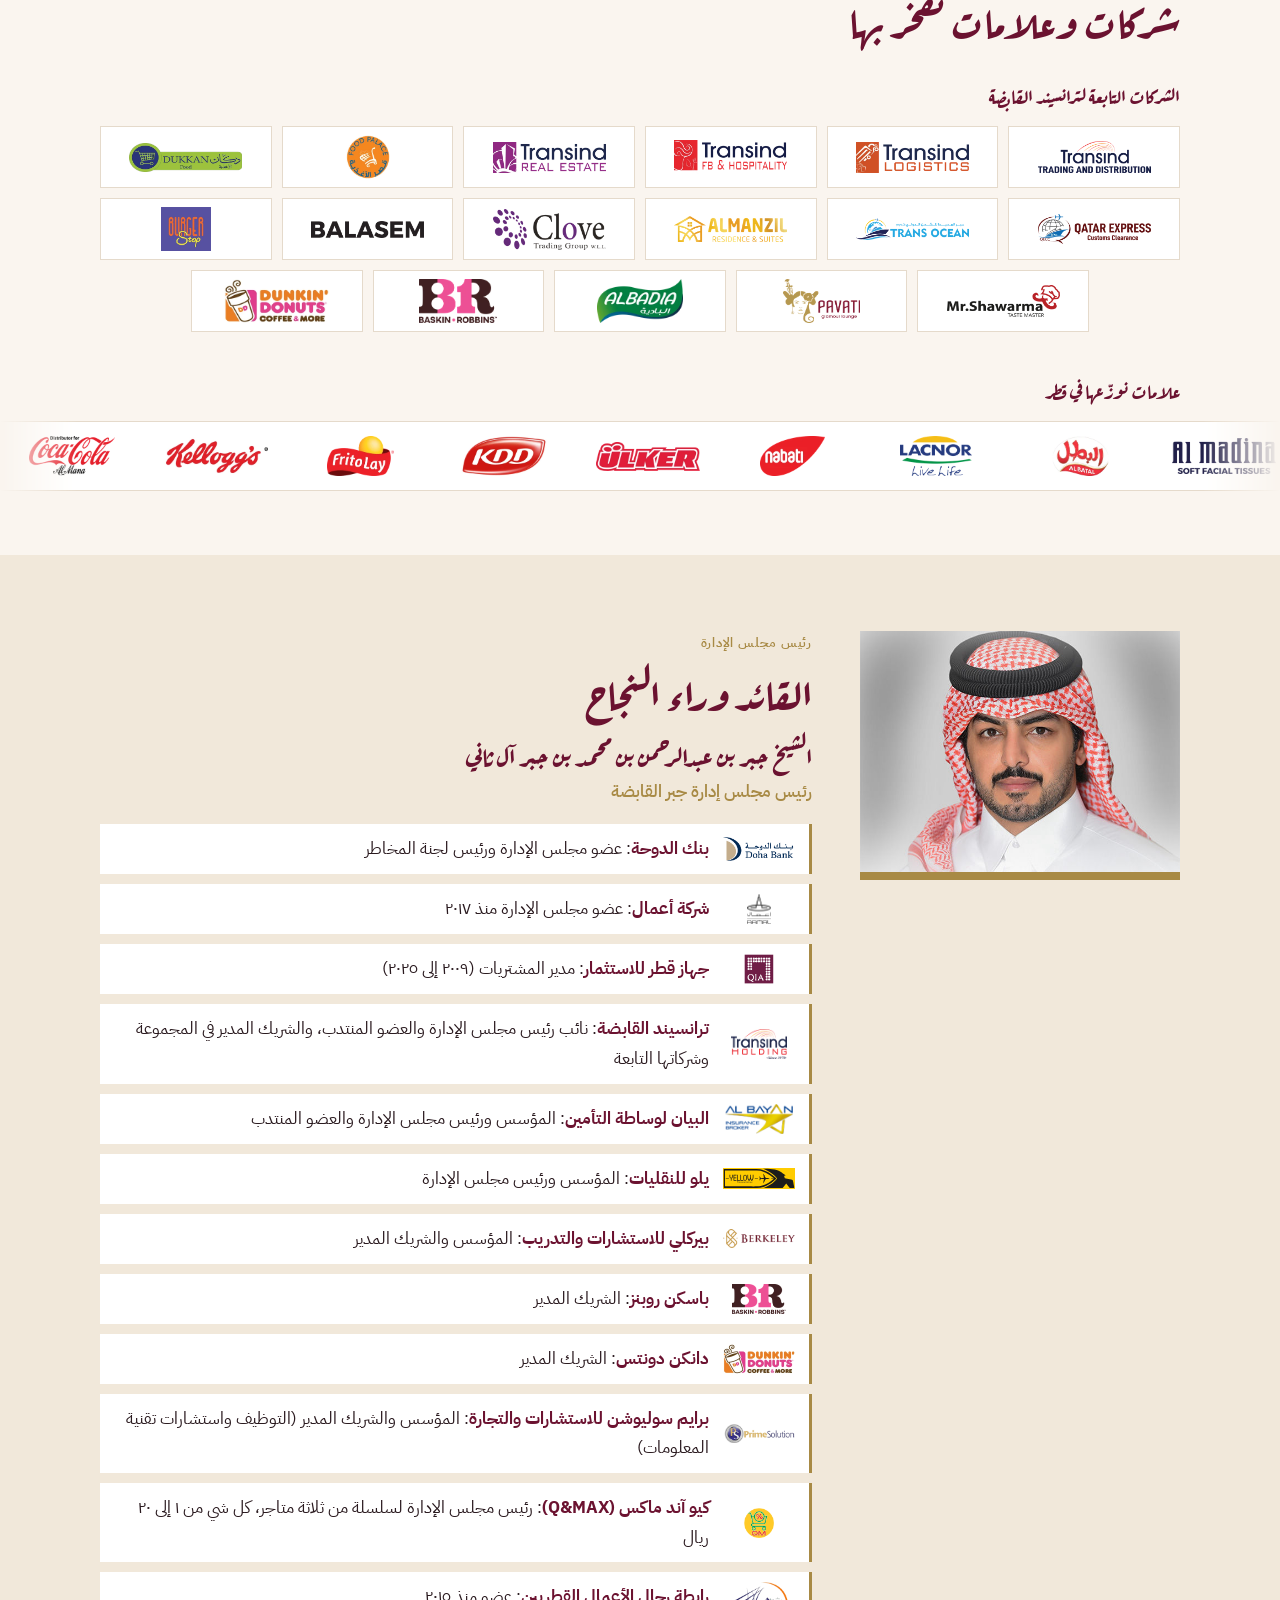
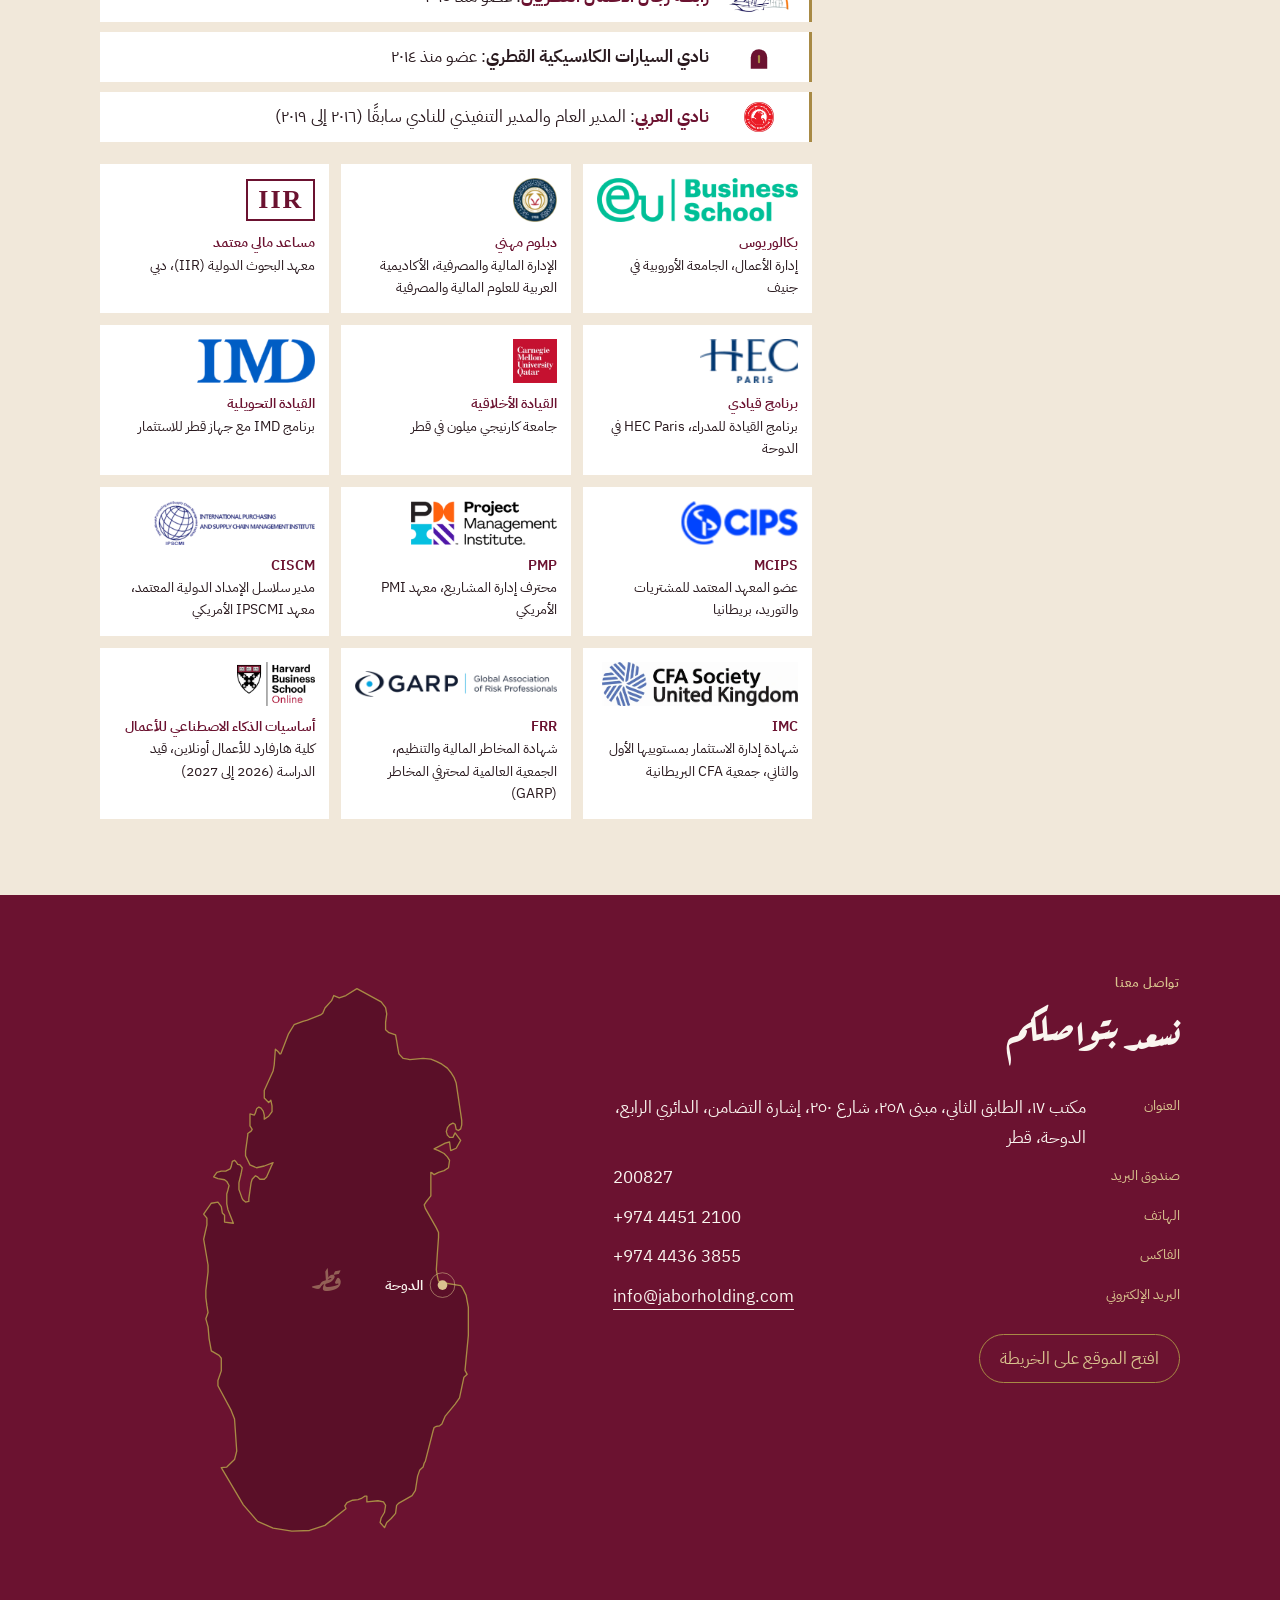
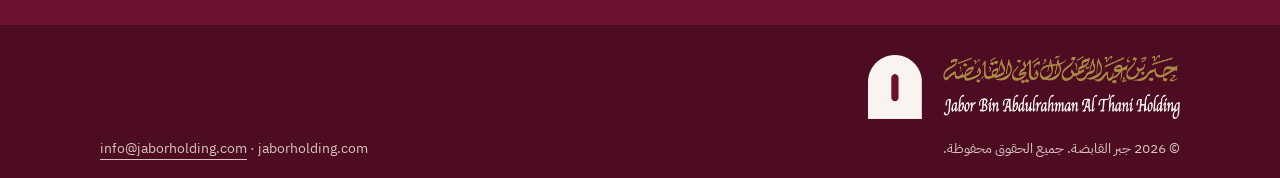
==== commit daf1666d: "Add the company logo to the footer of both pages Header already shows the maroon logo; the footer no" ====
--- a/index.html
+++ b/index.html
@@ -1,6 +1,6 @@
 <!doctype html>
 <html lang="ar" dir="rtl">
-<head><meta charset="utf-8"><meta name="viewport" content="width=device-width, initial-scale=1"><title>جبر القابضة | Jabor Holding</title><meta name="description" content="جبر بن عبدالرحمن آل ثاني القابضة، مجموعة قطرية تعمل في التأمين والتوزيع والتجزئة والعقار والنقل."><link rel="icon" href="assets/favicon.png"><link rel="preconnect" href="https://fonts.googleapis.com"><link rel="preconnect" href="https://fonts.gstatic.com" crossorigin><link rel="stylesheet" href="https://fonts.googleapis.com/css2?family=Aref+Ruqaa:wght@700&family=IBM+Plex+Sans+Arabic:wght@400;600&family=IBM+Plex+Sans:wght@400;600&family=Cormorant+Garamond:wght@600&display=swap"><link rel="stylesheet" href="assets/style.css"></head>
+<head><meta charset="utf-8"><meta name="viewport" content="width=device-width, initial-scale=1"><title>جبر القابضة | Jabor Holding</title><meta name="description" content="جبر بن عبدالرحمن آل ثاني القابضة، مجموعة قطرية تعمل في التأمين والتوزيع والتجزئة والعقار والنقل."><link rel="icon" href="assets/favicon.png"><link rel="apple-touch-icon" href="assets/favicon.png"><link rel="preconnect" href="https://fonts.googleapis.com"><link rel="preconnect" href="https://fonts.gstatic.com" crossorigin><link rel="stylesheet" href="https://fonts.googleapis.com/css2?family=Aref+Ruqaa:wght@700&family=IBM+Plex+Sans+Arabic:wght@400;600&family=IBM+Plex+Sans:wght@400;600&family=Cormorant+Garamond:wght@600&display=swap"><link rel="stylesheet" href="assets/style.css"></head>
 <body><div class="intro" id="intro" aria-hidden="true" onclick="this.remove()">
 <svg class="imap" style="direction:ltr;transform-origin:85.5% 54.4%" viewBox="0 0 340 655">
 <path class="iland" pathLength="1" d="M40.0 562.8 L46.2 562.2 L55.0 553.7 L57.5 544.0 L55.0 507.7 L51.2 498.0 L36.2 470.1 L36.2 464.2 L40.0 453.2 L40.0 446.1 L40.0 438.9 L37.5 435.7 L28.7 430.5 L26.2 416.9 L25.0 403.3 L22.5 394.2 L25.0 387.1 L23.7 379.3 L22.5 370.2 L22.5 361.8 L25.0 341.0 L25.0 333.2 L20.0 304.0 L23.7 287.8 L23.7 280.1 L20.0 275.5 L28.7 263.2 L36.2 261.9 L40.0 267.1 L41.2 274.2 L43.7 276.8 L43.7 284.6 L53.7 285.9 L47.5 270.3 L46.2 263.8 L46.2 256.7 L46.2 252.8 L47.5 248.3 L48.8 243.1 L46.2 238.5 L43.7 236.6 L36.2 235.3 L31.3 233.4 L35.0 228.2 L40.0 226.9 L45.0 226.9 L50.0 224.3 L51.2 221.7 L52.5 215.8 L55.0 214.6 L56.3 215.8 L58.7 219.1 L61.2 219.7 L63.7 223.0 L62.5 229.5 L60.0 239.8 L60.0 247.6 L61.2 250.9 L63.7 258.0 L65.0 259.9 L67.5 261.9 L71.2 261.2 L71.2 259.9 L71.2 258.0 L72.5 248.9 L73.8 239.8 L75.0 236.0 L78.7 232.1 L81.2 233.4 L83.8 236.0 L88.7 236.0 L91.3 233.4 L96.2 222.3 L98.7 217.1 L88.7 221.0 L80.0 223.0 L72.5 219.7 L67.5 209.4 L67.5 204.2 L70.0 186.0 L70.0 184.1 L73.8 181.5 L75.0 179.5 L73.8 177.6 L72.5 175.6 L72.5 173.7 L72.5 162.0 L77.5 163.3 L78.7 160.7 L80.0 156.2 L82.5 154.2 L85.0 155.5 L87.5 158.8 L88.7 163.3 L88.7 167.9 L93.7 164.6 L97.5 159.4 L97.5 152.9 L96.2 146.5 L93.7 149.1 L88.7 143.9 L88.7 135.4 L98.7 113.4 L100.0 106.3 L101.3 88.7 L103.7 90.7 L105.0 92.0 L106.2 93.9 L107.5 93.9 L116.2 71.2 L122.5 60.9 L132.5 57.0 L137.5 55.7 L152.5 49.8 L155.0 47.9 L157.5 42.0 L165.0 33.6 L167.5 27.8 L173.7 30.4 L181.2 27.8 L193.7 20.0 L221.2 34.9 L226.2 41.4 L227.5 48.5 L226.2 58.3 L226.2 66.7 L230.0 69.9 L237.5 72.5 L238.7 79.0 L240.0 86.8 L241.3 93.9 L246.2 99.1 L251.2 99.8 L253.7 100.4 L268.7 99.1 L277.5 99.8 L283.7 102.4 L290.0 105.6 L296.2 110.1 L300.0 114.7 L303.7 120.5 L306.2 127.0 L312.5 169.2 L312.5 174.3 L311.3 178.9 L308.7 180.8 L306.2 179.5 L305.0 173.7 L302.5 172.4 L298.7 174.3 L296.2 177.6 L295.0 182.1 L296.2 186.0 L298.7 188.6 L302.5 188.6 L303.7 186.0 L305.0 183.4 L311.3 191.9 L306.2 200.9 L300.0 203.5 L298.7 193.8 L293.8 195.1 L281.2 201.6 L286.2 203.5 L292.5 206.8 L296.2 210.7 L298.7 214.6 L297.5 223.0 L292.5 226.2 L286.2 228.2 L281.2 230.8 L278.7 228.8 L277.5 228.2 L277.5 248.3 L277.5 254.1 L277.5 254.8 L275.0 258.0 L272.5 261.2 L270.0 265.1 L271.2 269.0 L283.7 291.1 L286.2 296.3 L286.2 302.1 L285.0 318.3 L283.7 338.4 L285.0 346.8 L286.2 351.4 L291.2 353.3 L311.3 356.6 L313.7 359.8 L317.5 367.6 L318.7 374.1 L320.0 381.2 L320.0 413.0 L316.2 452.6 L318.7 457.1 L315.0 460.3 L310.0 483.7 L305.0 490.8 L293.8 504.4 L290.0 513.5 L287.5 515.5 L283.7 516.1 L281.2 517.4 L280.0 521.3 L271.2 555.7 L270.0 557.6 L268.7 562.2 L265.0 565.4 L262.5 572.5 L260.0 588.7 L256.2 594.6 L241.3 603.0 L238.7 605.6 L237.5 614.7 L232.5 620.5 L227.5 625.1 L225.0 630.9 L220.0 625.1 L221.2 619.9 L225.0 613.4 L226.2 605.6 L223.8 601.7 L217.5 600.4 L205.0 601.7 L205.0 595.2 L202.5 595.2 L198.7 597.8 L195.0 599.1 L188.8 599.8 L182.5 602.4 L180.0 606.3 L181.2 608.8 L181.2 609.5 L157.5 628.3 L140.0 634.1 L120.0 634.8 L98.7 631.5 L81.2 623.8 L65.0 605.0 L40.0 562.8 Z"/>
@@ -83,6 +83,6 @@
 </svg></div>
 </div></section>
 </main>
-<footer><div class="wrap"><span>© <span class="ltr">2026</span> جبر القابضة. جميع الحقوق محفوظة.</span><span class="ltr"><a href="mailto:info@jaborholding.com">info@jaborholding.com</a> · jaborholding.com</span></div></footer>
+<footer><div class="wrap"><a class="foot-logo" href="#top"><img src="assets/logo-on-dark.webp" alt="جبر القابضة | Jabor Holding" width="1200" height="246" loading="lazy"></a><span>© <span class="ltr">2026</span> جبر القابضة. جميع الحقوق محفوظة.</span><span class="ltr"><a href="mailto:info@jaborholding.com">info@jaborholding.com</a> · jaborholding.com</span></div></footer>
 </body>
 </html>
--- a/assets/style.css
+++ b/assets/style.css
@@ -97,7 +97,10 @@
 .contact .map:hover{background:var(--maroon-deep)}
 .contact .brand img{width:min(420px,100%)}
 footer{background:var(--maroon-deep); color:#D8C5BE; font-size:13.5px}
-footer .wrap{display:flex; justify-content:space-between; gap:12px; flex-wrap:wrap; padding-block:16px}
+footer .wrap{display:flex; justify-content:space-between; align-items:center; gap:12px 24px; flex-wrap:wrap; padding-block:16px}
+footer .foot-logo{flex-basis:100%; border:0; padding-block:14px 6px}
+footer .foot-logo img{height:64px; width:auto; max-width:100%}
+footer .foot-logo:hover{opacity:.85}
 
 :focus-visible{outline:2px solid var(--gold); outline-offset:3px}
 
